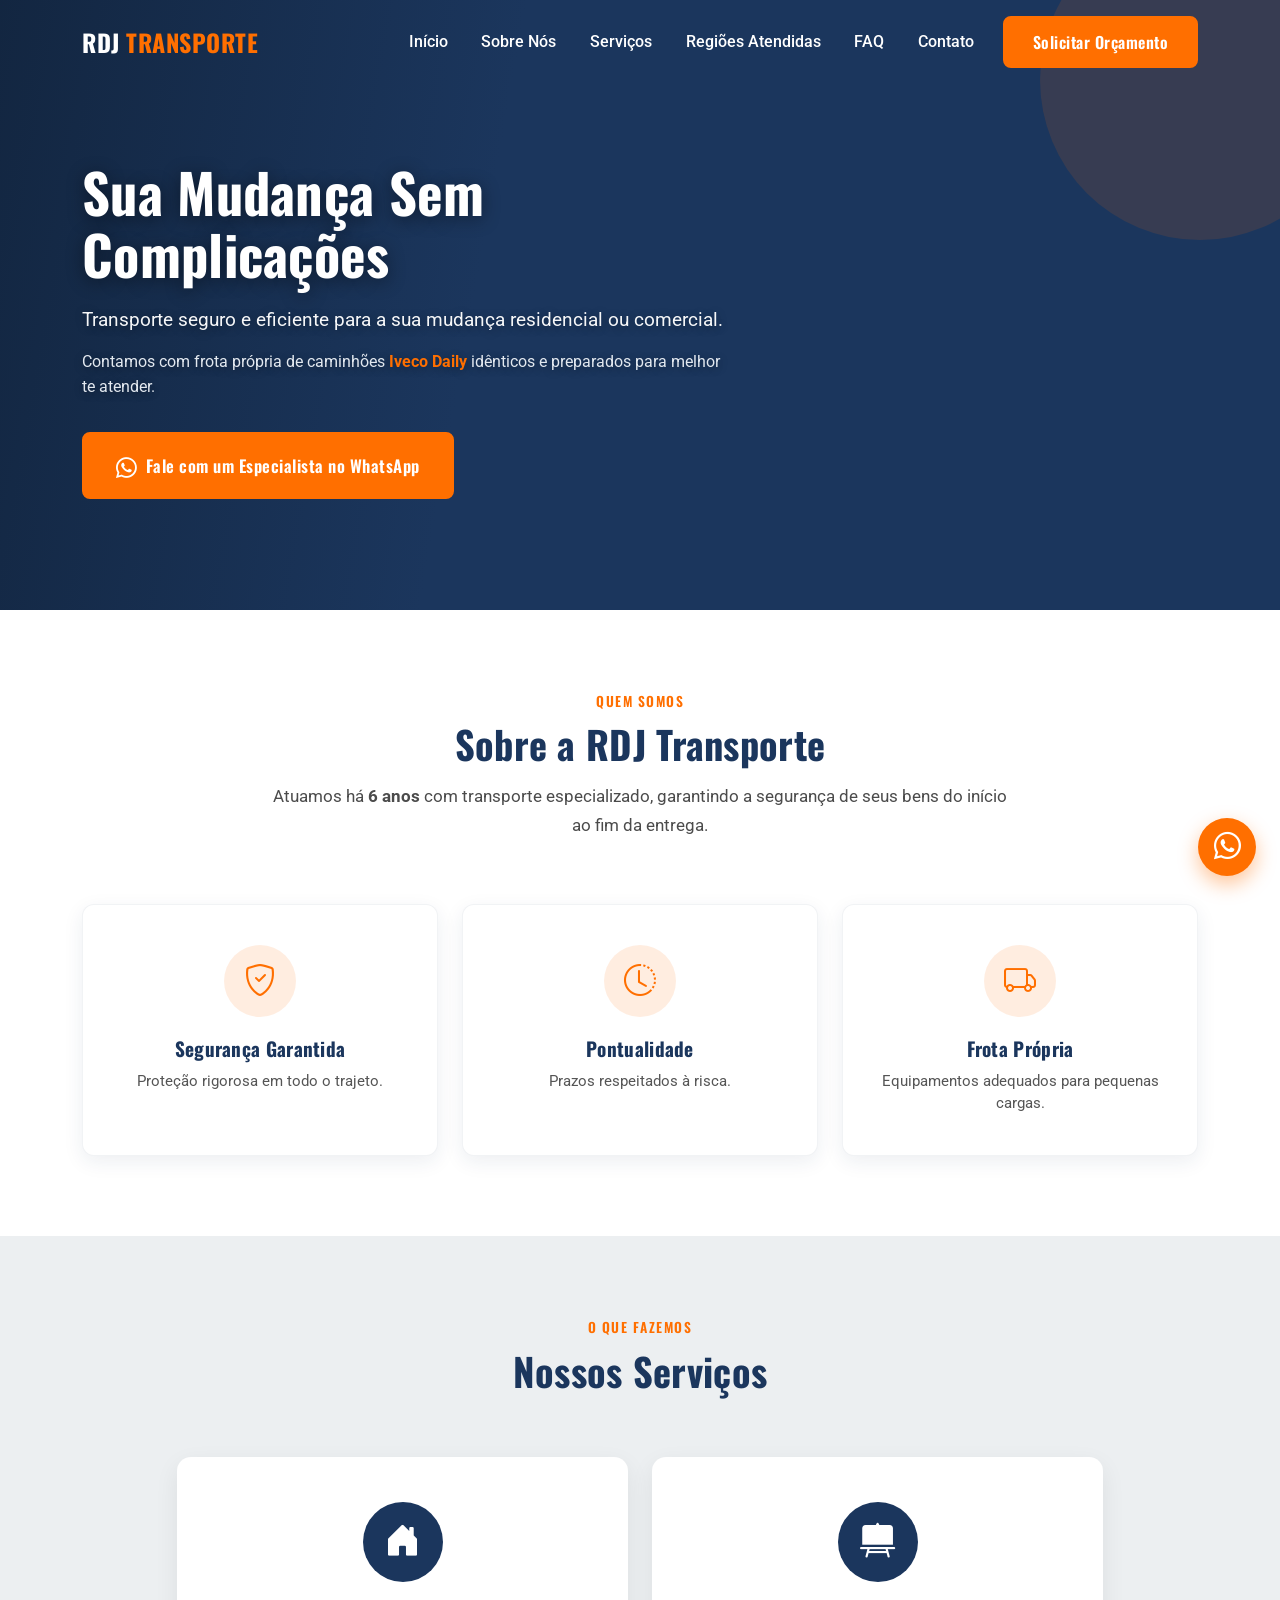
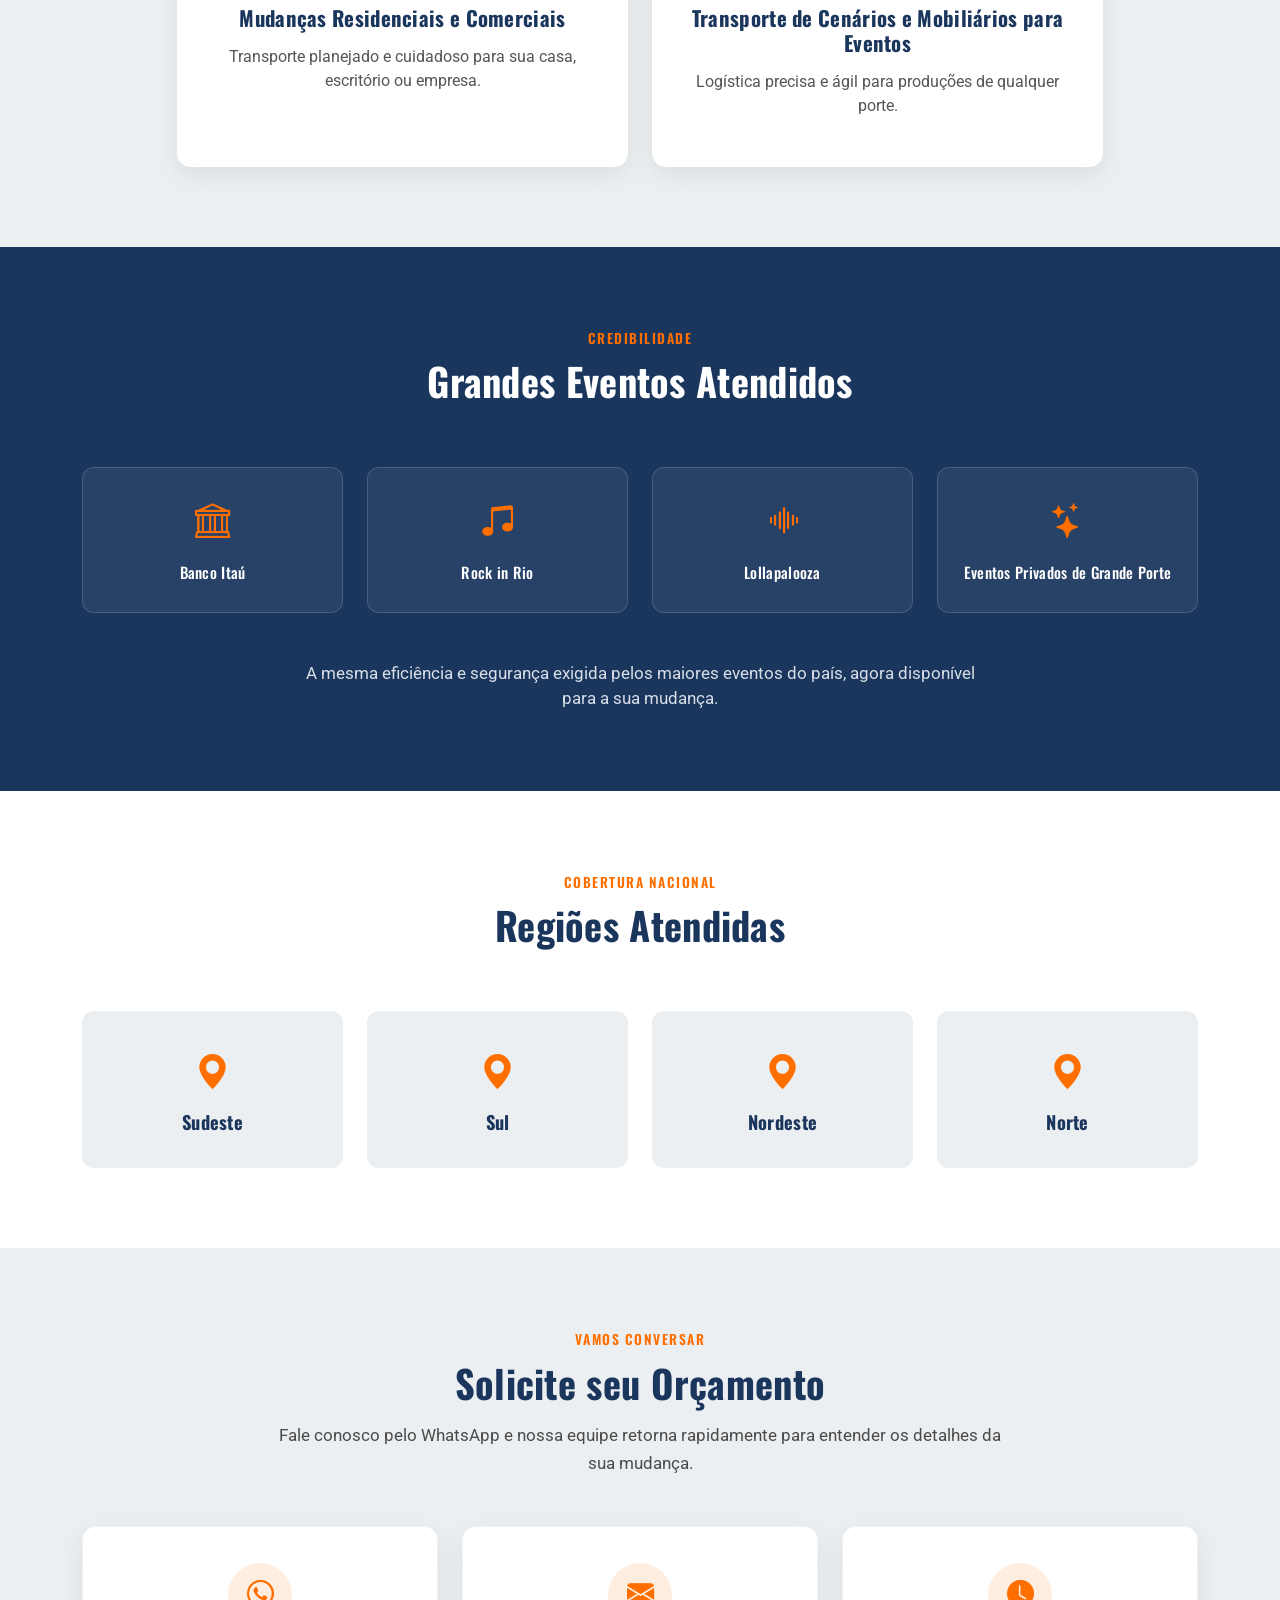
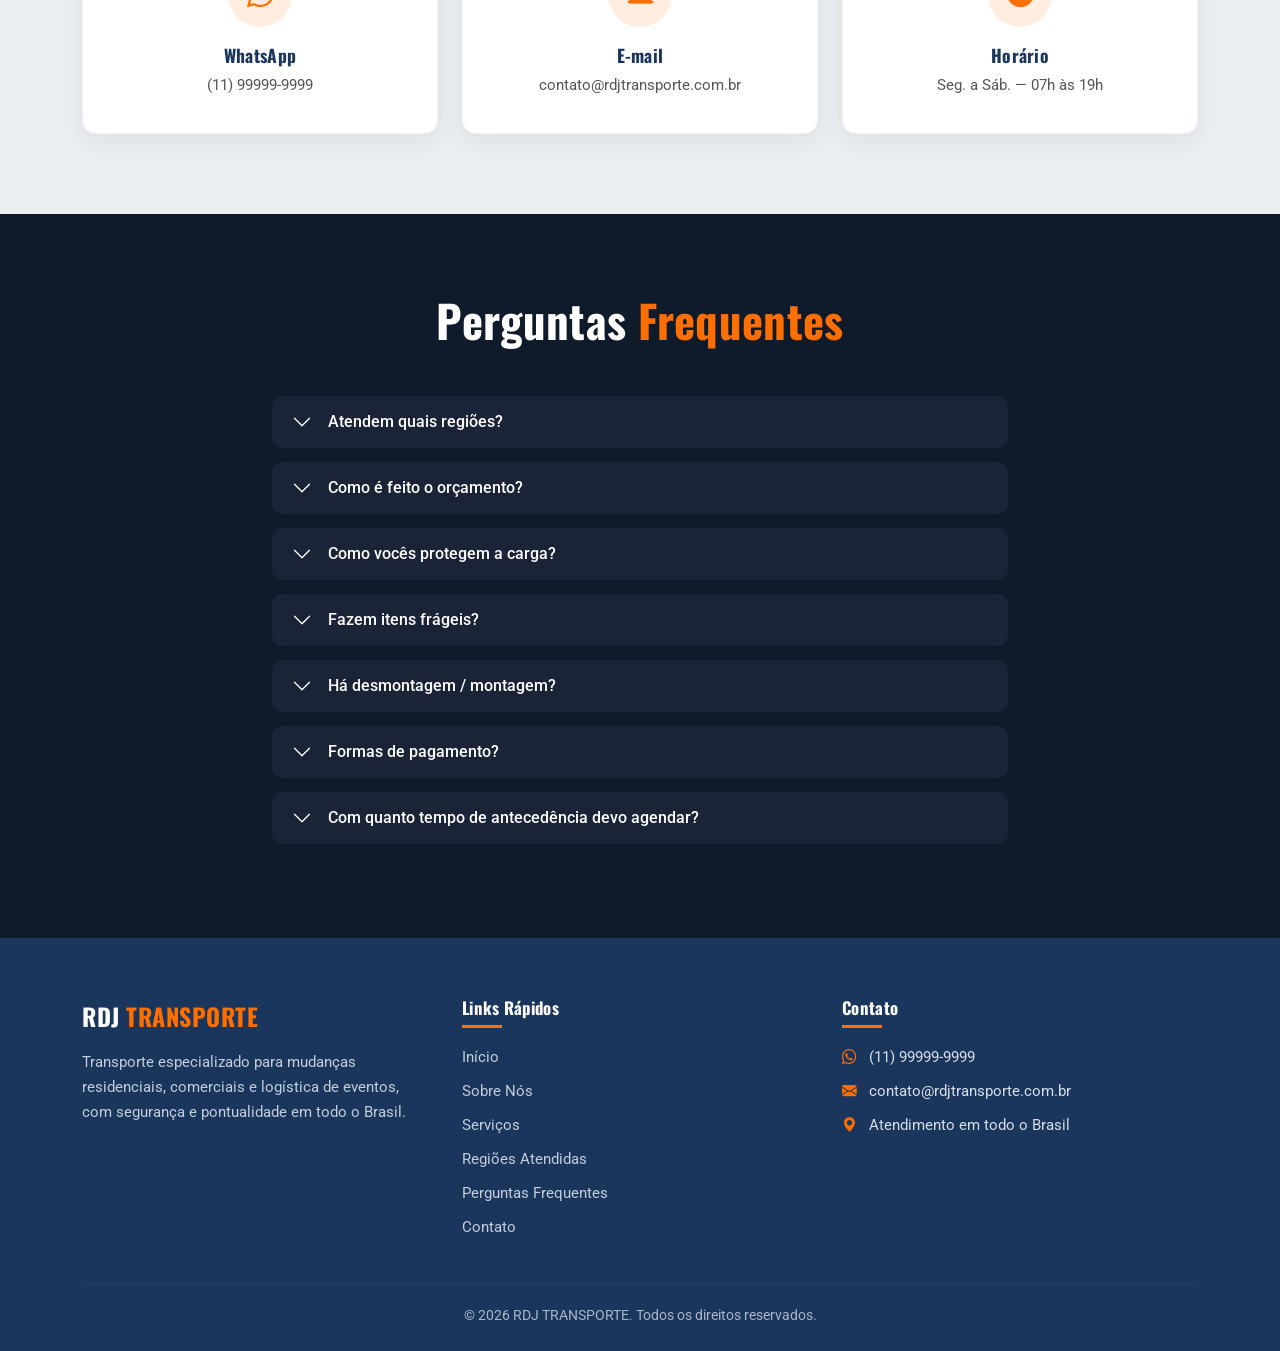
==== index.html @ c4d4b003 "v1 - proposta de projeto - RDJ" ====
<!DOCTYPE html>
<html lang="pt-BR">
<head>
  <meta charset="UTF-8">
  <meta name="viewport" content="width=device-width, initial-scale=1.0">
  <title>RDJ Transporte | Mudanças Residenciais, Comerciais e Eventos</title>
  <meta name="description" content="RDJ Transporte: mudanças residenciais e comerciais, transporte de cenários para eventos. Frota própria de caminhões Iveco Daily. Atendimento em todo o Brasil.">

  <!-- Google Fonts: Oswald (Títulos) + Roboto (Textos) -->
  <link rel="preconnect" href="https://fonts.googleapis.com">
  <link rel="preconnect" href="https://fonts.gstatic.com" crossorigin>
  <link href="https://fonts.googleapis.com/css2?family=Oswald:wght@500;600;700&family=Roboto:wght@300;400;500;700&display=swap" rel="stylesheet">

  <!-- Bootstrap 5 (CDN) -->
  <link href="https://cdn.jsdelivr.net/npm/bootstrap@5.3.3/dist/css/bootstrap.min.css" rel="stylesheet">

  <!-- Bootstrap Icons (CDN) -->
  <link rel="stylesheet" href="https://cdn.jsdelivr.net/npm/bootstrap-icons@1.11.3/font/bootstrap-icons.min.css">

  <!-- CSS Customizado -->
  <link rel="stylesheet" href="css/style.css">
</head>
<body>

  <!-- ===================== HEADER ===================== -->
  <header id="topo" class="rdj-header fixed-top">
    <nav class="navbar navbar-expand-lg navbar-dark py-3">
      <div class="container">
        <a class="navbar-brand rdj-logo" href="#topo">
          RDJ <span>TRANSPORTE</span>
        </a>

        <button class="navbar-toggler" type="button" data-bs-toggle="collapse" data-bs-target="#navMenu"
          aria-controls="navMenu" aria-expanded="false" aria-label="Abrir menu">
          <span class="navbar-toggler-icon"></span>
        </button>

        <div class="collapse navbar-collapse" id="navMenu">
          <ul class="navbar-nav ms-auto align-items-lg-center gap-lg-2">
            <li class="nav-item"><a class="nav-link rdj-nav-link" href="#topo">Início</a></li>
            <li class="nav-item"><a class="nav-link rdj-nav-link" href="#sobre">Sobre Nós</a></li>
            <li class="nav-item"><a class="nav-link rdj-nav-link" href="#servicos">Serviços</a></li>
            <li class="nav-item"><a class="nav-link rdj-nav-link" href="#regioes">Regiões Atendidas</a></li>
            <li class="nav-item"><a class="nav-link rdj-nav-link" href="#faq">FAQ</a></li>
            <li class="nav-item"><a class="nav-link rdj-nav-link" href="#contato">Contato</a></li>
            <li class="nav-item mt-2 mt-lg-0 ms-lg-2">
              <a href="#contato" class="btn btn-cta-orange w-100">Solicitar Orçamento</a>
            </li>
          </ul>
        </div>
      </div>
    </nav>
  </header>

  <main>

    <!-- ===================== HERO SECTION ===================== -->
    <section id="home" class="hero-section">
      <div class="container">
        <div class="row align-items-center gy-5">

          <!-- Coluna Esquerda: Texto -->
          <div class="col-lg-7 hero-text">
            <h1 class="hero-title">Sua Mudança Sem Complicações</h1>
            <p class="hero-subtitle">
              Transporte seguro e eficiente para a sua mudança residencial ou comercial.
            </p>
            <p class="hero-support">
              Contamos com frota própria de caminhões <strong>Iveco Daily</strong> idênticos e preparados
              para melhor te atender.
            </p>
            <a href="https://wa.me/5511999999999?text=Ol%C3%A1!%20Quero%20solicitar%20um%20or%C3%A7amento%20de%20mudan%C3%A7a."
               target="_blank" rel="noopener noreferrer" class="btn btn-cta-orange btn-lg hero-cta">
              <i class="bi bi-whatsapp"></i>
              Fale com um Especialista no WhatsApp
            </a>
          </div>

          <!-- Coluna Direita: Imagem -->
          

        </div>
      </div>
    </section>

    <!-- ===================== SOBRE A RDJ TRANSPORTE ===================== -->
    <section id="sobre" class="section-padding bg-white">
      <div class="container">
        <div class="row justify-content-center text-center mb-5">
          <div class="col-lg-8">
            <span class="section-tag">Quem Somos</span>
            <h2 class="section-title">Sobre a RDJ Transporte</h2>
            <p class="section-text">
              Atuamos há <strong>6 anos</strong> com transporte especializado, garantindo a segurança
              de seus bens do início ao fim da entrega.
            </p>
          </div>
        </div>

        <div class="row g-4">
          <div class="col-md-4">
            <div class="pillar-card text-center h-100">
              <div class="pillar-icon">
                <i class="bi bi-shield-check"></i>
              </div>
              <h3 class="pillar-title">Segurança Garantida</h3>
              <p class="pillar-text">Proteção rigorosa em todo o trajeto.</p>
            </div>
          </div>
          <div class="col-md-4">
            <div class="pillar-card text-center h-100">
              <div class="pillar-icon">
                <i class="bi bi-clock-history"></i>
              </div>
              <h3 class="pillar-title">Pontualidade</h3>
              <p class="pillar-text">Prazos respeitados à risca.</p>
            </div>
          </div>
          <div class="col-md-4">
            <div class="pillar-card text-center h-100">
              <div class="pillar-icon">
                <i class="bi bi-truck"></i>
              </div>
              <h3 class="pillar-title">Frota Própria</h3>
              <p class="pillar-text">Equipamentos adequados para pequenas cargas.</p>
            </div>
          </div>
        </div>
      </div>
    </section>

    <!-- ===================== NOSSOS SERVIÇOS ===================== -->
    <section id="servicos" class="section-padding bg-light-gray">
      <div class="container">
        <div class="row justify-content-center text-center mb-5">
          <div class="col-lg-8">
            <span class="section-tag">O Que Fazemos</span>
            <h2 class="section-title">Nossos Serviços</h2>
          </div>
        </div>

        <div class="row g-4 justify-content-center">
          <div class="col-md-6 col-lg-5">
            <div class="service-card h-100">
              <div class="service-icon">
                <i class="bi bi-house-door-fill"></i>
              </div>
              <h3 class="service-title">Mudanças Residenciais e Comerciais</h3>
              <p class="service-text">
                Transporte planejado e cuidadoso para sua casa, escritório ou empresa.
              </p>
            </div>
          </div>
          <div class="col-md-6 col-lg-5">
            <div class="service-card h-100">
              <div class="service-icon">
                <i class="bi bi-easel2-fill"></i>
              </div>
              <h3 class="service-title">Transporte de Cenários e Mobiliários para Eventos</h3>
              <p class="service-text">
                Logística precisa e ágil para produções de qualquer porte.
              </p>
            </div>
          </div>
        </div>
      </div>
    </section>

    <!-- ===================== GRANDES EVENTOS ATENDIDOS ===================== -->
    <section class="section-padding bg-navy">
      <div class="container">
        <div class="row justify-content-center text-center mb-5">
          <div class="col-lg-8">
            <span class="section-tag section-tag-light">Credibilidade</span>
            <h2 class="section-title text-white">Grandes Eventos Atendidos</h2>
          </div>
        </div>

        <div class="row g-4 justify-content-center">
          <div class="col-6 col-md-3">
            <div class="event-badge">
              <i class="bi bi-bank"></i>
              <span>Banco Itaú</span>
            </div>
          </div>
          <div class="col-6 col-md-3">
            <div class="event-badge">
              <i class="bi bi-music-note-beamed"></i>
              <span>Rock in Rio</span>
            </div>
          </div>
          <div class="col-6 col-md-3">
            <div class="event-badge">
              <i class="bi bi-soundwave"></i>
              <span>Lollapalooza</span>
            </div>
          </div>
          <div class="col-6 col-md-3">
            <div class="event-badge">
              <i class="bi bi-stars"></i>
              <span>Eventos Privados de Grande Porte</span>
            </div>
          </div>
        </div>

        <p class="text-center event-support mt-5 mb-0">
          A mesma eficiência e segurança exigida pelos maiores eventos do país,
          agora disponível para a sua mudança.
        </p>
      </div>
    </section>

    <!-- ===================== REGIÕES ATENDIDAS ===================== -->
    <section id="regioes" class="section-padding bg-white">
      <div class="container">
        <div class="row justify-content-center text-center mb-5">
          <div class="col-lg-8">
            <span class="section-tag">Cobertura Nacional</span>
            <h2 class="section-title">Regiões Atendidas</h2>
          </div>
        </div>

        <div class="row g-4">
          <div class="col-6 col-md-3">
            <div class="region-card text-center h-100">
              <i class="bi bi-geo-alt-fill"></i>
              <h3 class="region-title">Sudeste</h3>
            </div>
          </div>
          <div class="col-6 col-md-3">
            <div class="region-card text-center h-100">
              <i class="bi bi-geo-alt-fill"></i>
              <h3 class="region-title">Sul</h3>
            </div>
          </div>
          <div class="col-6 col-md-3">
            <div class="region-card text-center h-100">
              <i class="bi bi-geo-alt-fill"></i>
              <h3 class="region-title">Nordeste</h3>
            </div>
          </div>
          <div class="col-6 col-md-3">
            <div class="region-card text-center h-100">
              <i class="bi bi-geo-alt-fill"></i>
              <h3 class="region-title">Norte</h3>
            </div>
          </div>
        </div>
      </div>
    </section>

    <!-- ===================== CONTATO / ORÇAMENTO ===================== -->
    <section id="contato" class="section-padding bg-light-gray">
      <div class="container">
        <div class="row justify-content-center text-center">
          <div class="col-lg-8">
            <span class="section-tag">Vamos Conversar</span>
            <h2 class="section-title">Solicite seu Orçamento</h2>
            <p class="section-text mb-5">
              Fale conosco pelo WhatsApp e nossa equipe retorna rapidamente para
              entender os detalhes da sua mudança.
            </p>
          </div>
        </div>

        <div class="row g-4 justify-content-center contact-cards">
          <div class="col-sm-6 col-md-4">
            <a href="https://wa.me/5511999999999?text=Ol%C3%A1!%20Quero%20solicitar%20um%20or%C3%A7amento%20de%20mudan%C3%A7a."
               target="_blank" rel="noopener noreferrer" class="contact-card">
              <div class="contact-card-icon">
                <i class="bi bi-whatsapp"></i>
              </div>
              <h3 class="contact-card-title">WhatsApp</h3>
              <p class="contact-card-value">(11) 99999-9999</p>
            </a>
          </div>

          <div class="col-sm-6 col-md-4">
            <a href="mailto:contato@rdjtransporte.com.br" class="contact-card">
              <div class="contact-card-icon">
                <i class="bi bi-envelope-fill"></i>
              </div>
              <h3 class="contact-card-title">E-mail</h3>
              <p class="contact-card-value">contato@rdjtransporte.com.br</p>
            </a>
          </div>

          <div class="col-sm-6 col-md-4">
            <div class="contact-card contact-card-static">
              <div class="contact-card-icon">
                <i class="bi bi-clock-fill"></i>
              </div>
              <h3 class="contact-card-title">Horário</h3>
              <p class="contact-card-value">Seg. a Sáb. — 07h às 19h</p>
            </div>
          </div>
        </div>
      </div>
    </section>

    <!-- ===================== PERGUNTAS FREQUENTES ===================== -->
    <section id="faq" class="section-padding faq-section">
      <div class="container">
        <div class="row justify-content-center text-center mb-5">
          <div class="col-lg-8">
            <h2 class="faq-title">Perguntas <span>Frequentes</span></h2>
          </div>
        </div>

        <div class="row justify-content-center">
          <div class="col-lg-8">
            <div class="accordion accordion-flush faq-accordion" id="faqAccordion">

              <div class="accordion-item faq-item">
                <h3 class="accordion-header">
                  <button class="accordion-button collapsed faq-button" type="button"
                    data-bs-toggle="collapse" data-bs-target="#faq1"
                    aria-expanded="false" aria-controls="faq1">
                    Atendem quais regiões?
                  </button>
                </h3>
                <div id="faq1" class="accordion-collapse collapse" data-bs-parent="#faqAccordion">
                  <div class="accordion-body faq-body">
                    Atendemos as regiões Sudeste, Sul, Nordeste e Norte, com logística planejada
                    para mudanças residenciais, comerciais e transporte de cenários para eventos.
                  </div>
                </div>
              </div>

              <div class="accordion-item faq-item">
                <h3 class="accordion-header">
                  <button class="accordion-button collapsed faq-button" type="button"
                    data-bs-toggle="collapse" data-bs-target="#faq2"
                    aria-expanded="false" aria-controls="faq2">
                    Como é feito o orçamento?
                  </button>
                </h3>
                <div id="faq2" class="accordion-collapse collapse" data-bs-parent="#faqAccordion">
                  <div class="accordion-body faq-body">
                    O orçamento é personalizado. Basta entrar em contato pelo WhatsApp ou preencher
                    o formulário informando origem, destino, volume aproximado e tipo de serviço.
                    Nossa equipe retorna com a proposta de forma rápida e transparente.
                  </div>
                </div>
              </div>

              <div class="accordion-item faq-item">
                <h3 class="accordion-header">
                  <button class="accordion-button collapsed faq-button" type="button"
                    data-bs-toggle="collapse" data-bs-target="#faq3"
                    aria-expanded="false" aria-controls="faq3">
                    Como vocês protegem a carga?
                  </button>
                </h3>
                <div id="faq3" class="accordion-collapse collapse" data-bs-parent="#faqAccordion">
                  <div class="accordion-body faq-body">
                    Utilizamos materiais de proteção adequados, empacotamento cuidadoso e organização
                    segura no caminhão. Toda a carga é acompanhada com atenção do início ao fim da entrega.
                  </div>
                </div>
              </div>

              <div class="accordion-item faq-item">
                <h3 class="accordion-header">
                  <button class="accordion-button collapsed faq-button" type="button"
                    data-bs-toggle="collapse" data-bs-target="#faq4"
                    aria-expanded="false" aria-controls="faq4">
                    Fazem itens frágeis?
                  </button>
                </h3>
                <div id="faq4" class="accordion-collapse collapse" data-bs-parent="#faqAccordion">
                  <div class="accordion-body faq-body">
                    Sim. Itens frágeis recebem cuidado especial na acomodação e no transporte,
                    com proteção reforçada para reduzir riscos durante o trajeto.
                  </div>
                </div>
              </div>

              <div class="accordion-item faq-item">
                <h3 class="accordion-header">
                  <button class="accordion-button collapsed faq-button" type="button"
                    data-bs-toggle="collapse" data-bs-target="#faq5"
                    aria-expanded="false" aria-controls="faq5">
                    Há desmontagem / montagem?
                  </button>
                </h3>
                <div id="faq5" class="accordion-collapse collapse" data-bs-parent="#faqAccordion">
                  <div class="accordion-body faq-body">
                    Realizamos o serviço completo de carga e descarga, porém
                    <strong>não trabalhamos com montagem e desmontagem de móveis</strong>.
                  </div>
                </div>
              </div>

              <div class="accordion-item faq-item">
                <h3 class="accordion-header">
                  <button class="accordion-button collapsed faq-button" type="button"
                    data-bs-toggle="collapse" data-bs-target="#faq6"
                    aria-expanded="false" aria-controls="faq6">
                    Formas de pagamento?
                  </button>
                </h3>
                <div id="faq6" class="accordion-collapse collapse" data-bs-parent="#faqAccordion">
                  <div class="accordion-body faq-body">
                    Aceitamos as principais formas de pagamento (PIX, transferência e outras opções
                    combinadas no orçamento). Os detalhes são confirmados junto com a proposta do serviço.
                  </div>
                </div>
              </div>

              <div class="accordion-item faq-item">
                <h3 class="accordion-header">
                  <button class="accordion-button collapsed faq-button" type="button"
                    data-bs-toggle="collapse" data-bs-target="#faq7"
                    aria-expanded="false" aria-controls="faq7">
                    Com quanto tempo de antecedência devo agendar?
                  </button>
                </h3>
                <div id="faq7" class="accordion-collapse collapse" data-bs-parent="#faqAccordion">
                  <div class="accordion-body faq-body">
                    Recomendamos agendar com a maior antecedência possível, especialmente em datas
                    de maior movimento. Em geral, quanto antes você solicitar o orçamento,
                    maior a chance de garantir a data ideal para a sua mudança.
                  </div>
                </div>
              </div>

            </div>
          </div>
        </div>
      </div>
    </section>

  </main>

  <!-- ===================== FOOTER ===================== -->
  <footer class="rdj-footer">
    <div class="container">
      <div class="row g-4">
        <div class="col-lg-4">
          <a class="rdj-logo footer-logo" href="#topo">RDJ <span>TRANSPORTE</span></a>
          <p class="footer-text mt-3">
            Transporte especializado para mudanças residenciais, comerciais e logística de eventos,
            com segurança e pontualidade em todo o Brasil.
          </p>
        </div>

        <div class="col-lg-4">
          <h4 class="footer-heading">Links Rápidos</h4>
          <ul class="footer-links list-unstyled">
            <li><a href="#topo">Início</a></li>
            <li><a href="#sobre">Sobre Nós</a></li>
            <li><a href="#servicos">Serviços</a></li>
            <li><a href="#regioes">Regiões Atendidas</a></li>
            <li><a href="#faq">Perguntas Frequentes</a></li>
            <li><a href="#contato">Contato</a></li>
          </ul>
        </div>

        <div class="col-lg-4">
          <h4 class="footer-heading">Contato</h4>
          <ul class="footer-contact list-unstyled">
            <li><i class="bi bi-whatsapp"></i> (11) 99999-9999</li>
            <li><i class="bi bi-envelope-fill"></i> contato@rdjtransporte.com.br</li>
            <li><i class="bi bi-geo-alt-fill"></i> Atendimento em todo o Brasil</li>
          </ul>
        </div>
      </div>

      <hr class="footer-divider">

      <div class="row">
        <div class="col-12 text-center">
          <p class="footer-copy mb-0">
            &copy; <span id="anoAtual"></span> RDJ TRANSPORTE. Todos os direitos reservados.
          </p>
        </div>
      </div>
    </div>
  </footer>

  <!-- Botão flutuante WhatsApp -->
  <a href="https://wa.me/5511999999999?text=Ol%C3%A1!%20Quero%20solicitar%20um%20or%C3%A7amento%20de%20mudan%C3%A7a."
     target="_blank" rel="noopener noreferrer" class="whatsapp-float" aria-label="Falar no WhatsApp">
    <i class="bi bi-whatsapp"></i>
  </a>

  <!-- Bootstrap 5 JS Bundle (CDN) -->
  <script src="https://cdn.jsdelivr.net/npm/bootstrap@5.3.3/dist/js/bootstrap.bundle.min.js"></script>

  <!-- JS Customizado -->
  <script src="js/script.js"></script>
</body>
</html>
---- css/style.css ----
/* =========================================================
   RDJ TRANSPORTE — Landing Page
   Paleta: Azul Marinho #1B365D | Laranja #FF6F00 | Cinza Claro #ECEFF1
   Tipografia: Oswald (títulos) + Roboto (texto)
   ========================================================= */

:root {
  --rdj-navy: #1B365D;
  --rdj-navy-dark: #12253f;
  --rdj-orange: #FF6F00;
  --rdj-orange-dark: #CC5900;
  --rdj-gray-light: #ECEFF1;
  --rdj-white: #FFFFFF;
  --rdj-text-dark: #212121;

  --font-heading: 'Oswald', sans-serif;
  --font-body: 'Roboto', sans-serif;
}

/* =========================================================
   BASE
   ========================================================= */
* {
  scroll-behavior: smooth;
}

body {
  font-family: var(--font-body);
  color: var(--rdj-text-dark);
  background-color: var(--rdj-white);
  overflow-x: hidden;
}

h1, h2, h3, h4, h5, h6 {
  font-family: var(--font-heading);
  font-weight: 700;
  letter-spacing: 0.3px;
}

a {
  text-decoration: none;
}

.section-padding {
  padding-top: 80px;
  padding-bottom: 80px;
}

.bg-light-gray {
  background-color: var(--rdj-gray-light);
}

.bg-navy {
  background-color: var(--rdj-navy);
}

.section-tag {
  display: inline-block;
  font-family: var(--font-heading);
  font-size: 0.85rem;
  font-weight: 600;
  letter-spacing: 1.5px;
  text-transform: uppercase;
  color: var(--rdj-orange);
  margin-bottom: 10px;
}

.section-tag-light {
  color: var(--rdj-orange);
}

.section-title {
  font-size: clamp(1.8rem, 3vw, 2.5rem);
  color: var(--rdj-navy);
  margin-bottom: 15px;
}

.section-text {
  font-size: 1.05rem;
  color: #4b4b4b;
  line-height: 1.7;
}

/* Botão CTA principal (Laranja) */
.btn-cta-orange {
  background-color: var(--rdj-orange);
  border: 2px solid var(--rdj-orange);
  color: var(--rdj-white);
  font-family: var(--font-heading);
  font-weight: 600;
  letter-spacing: 0.5px;
  padding: 12px 28px;
  border-radius: 8px;
  transition: background-color 0.3s ease, border-color 0.3s ease, transform 0.2s ease, box-shadow 0.3s ease;
  display: inline-flex;
  align-items: center;
  justify-content: center;
  gap: 8px;
}

.btn-cta-orange:hover,
.btn-cta-orange:focus {
  background-color: var(--rdj-orange-dark);
  border-color: var(--rdj-orange-dark);
  color: var(--rdj-white);
  transform: translateY(-2px);
  box-shadow: 0 8px 20px rgba(255, 111, 0, 0.35);
}

/* =========================================================
   HEADER
   ========================================================= */
.rdj-header {
  background-color: transparent;
  transition: background-color 0.35s ease, box-shadow 0.35s ease, padding 0.35s ease;
  z-index: 1000;
}

.rdj-header.scrolled {
  background-color: var(--rdj-navy);
  box-shadow: 0 4px 15px rgba(0, 0, 0, 0.15);
}

.rdj-header .navbar {
  padding-top: 0.6rem;
  padding-bottom: 0.6rem;
}

.rdj-logo {
  font-family: var(--font-heading);
  font-size: 1.5rem;
  font-weight: 700;
  color: var(--rdj-white) !important;
  letter-spacing: 0.5px;
}

.rdj-logo span {
  color: var(--rdj-orange);
}

.rdj-nav-link {
  color: var(--rdj-white) !important;
  font-weight: 500;
  position: relative;
  padding: 0.5rem 0.8rem !important;
  transition: color 0.25s ease;
}

.rdj-nav-link::after {
  content: '';
  position: absolute;
  left: 0.8rem;
  right: 0.8rem;
  bottom: 0.15rem;
  height: 2px;
  background-color: var(--rdj-orange);
  transform: scaleX(0);
  transform-origin: left;
  transition: transform 0.25s ease;
}

.rdj-nav-link:hover {
  color: var(--rdj-orange) !important;
}

.rdj-nav-link:hover::after {
  transform: scaleX(1);
}

.navbar-toggler {
  border-color: rgba(255, 255, 255, 0.5);
}

.navbar-toggler-icon {
  filter: invert(1);
}

/* =========================================================
   HERO SECTION
   ========================================================= */
.hero-section {
  background-image: linear-gradient(100deg,
      rgba(18, 37, 63, 0.94) 0%,
      rgba(27, 54, 93, 0.82) 38%,
      rgba(27, 54, 93, 0.55) 65%,
      rgba(27, 54, 93, 0.35) 100%),
    url('../images/background.png');
  background-repeat: no-repeat;
  background-position: center center;
  background-size: cover;
  background-color: var(--rdj-navy);
  height: 610px;
  min-height: 610px;
  display: flex;
  align-items: center;
  padding-top: 90px;
  padding-bottom: 40px;
  position: relative;
  overflow: hidden;
}

.hero-section::before {
  content: '';
  position: absolute;
  top: -80px;
  right: -80px;
  width: 320px;
  height: 320px;
  background: rgba(255, 111, 0, 0.12);
  border-radius: 50%;
}

.hero-text {
  position: relative;
  z-index: 2;
}

.hero-title {
  color: var(--rdj-white);
  font-size: clamp(2.2rem, 4.5vw, 3.4rem);
  line-height: 1.15;
  margin-bottom: 20px;
  text-shadow: 0 3px 18px rgba(0, 0, 0, 0.45);
}

.hero-subtitle {
  color: var(--rdj-white);
  font-size: 1.2rem;
  font-weight: 400;
  opacity: 0.96;
  margin-bottom: 14px;
  text-shadow: 0 2px 10px rgba(0, 0, 0, 0.35);
}

.hero-support {
  color: #e3e9f0;
  font-size: 1rem;
  margin-bottom: 32px;
  line-height: 1.6;
  text-shadow: 0 2px 8px rgba(0, 0, 0, 0.35);
}

.hero-support strong {
  color: var(--rdj-orange);
}

.hero-cta {
  font-size: 1.05rem;
  padding: 16px 32px;
}

.hero-cta i {
  font-size: 1.3rem;
}

.hero-image-wrap {
  position: relative;
  z-index: 2;
}

.hero-image-card {
  display: inline-block;
  max-width: 420px;
  width: 100%;
  background-color: rgba(255, 255, 255, 0.97);
  border-radius: 20px;
  padding: 28px;
  box-shadow: 0 25px 55px rgba(0, 0, 0, 0.4);
}

.hero-image {
  border-radius: 8px;
}

/* =========================================================
   PERGUNTAS FREQUENTES (FAQ)
   ========================================================= */
.faq-section {
  background-color: #0f1a2b;
}

.faq-title {
  font-family: var(--font-heading);
  font-size: clamp(2rem, 4vw, 2.8rem);
  color: var(--rdj-white);
  margin-bottom: 0;
}

.faq-title span {
  color: var(--rdj-orange);
}

.faq-accordion {
  --bs-accordion-bg: transparent;
  --bs-accordion-border-color: transparent;
}

.faq-item {
  background-color: transparent;
  border: none;
  margin-bottom: 14px;
}

.faq-button {
  background-color: #1a2436;
  color: var(--rdj-white);
  font-family: var(--font-body);
  font-weight: 500;
  font-size: 1rem;
  border-radius: 10px !important;
  box-shadow: none;
  padding: 1rem 1.25rem;
  gap: 12px;
}

.faq-button:not(.collapsed) {
  background-color: #243148;
  color: var(--rdj-white);
  box-shadow: none;
  border-bottom-left-radius: 0 !important;
  border-bottom-right-radius: 0 !important;
}

.faq-button:focus {
  box-shadow: none;
  border-color: transparent;
}

.faq-button:hover {
  background-color: #243148;
  color: var(--rdj-white);
}

.faq-button::after {
  margin-left: 0 !important;
  margin-right: 4px;
  order: -1;
  flex-shrink: 0;
  background-image: url("data:image/svg+xml,%3csvg xmlns='http://www.w3.org/2000/svg' viewBox='0 0 16 16' fill='%23ffffff'%3e%3cpath fill-rule='evenodd' d='M1.646 4.646a.5.5 0 0 1 .708 0L8 10.293l5.646-5.647a.5.5 0 0 1 .708.708l-6 6a.5.5 0 0 1-.708 0l-6-6a.5.5 0 0 1 0-.708z'/%3e%3c/svg%3e");
  transition: transform 0.25s ease;
}

.faq-button:not(.collapsed)::after {
  background-image: url("data:image/svg+xml,%3csvg xmlns='http://www.w3.org/2000/svg' viewBox='0 0 16 16' fill='%23FF6F00'%3e%3cpath fill-rule='evenodd' d='M1.646 4.646a.5.5 0 0 1 .708 0L8 10.293l5.646-5.647a.5.5 0 0 1 .708.708l-6 6a.5.5 0 0 1-.708 0l-6-6a.5.5 0 0 1 0-.708z'/%3e%3c/svg%3e");
}

.faq-body {
  background-color: #1a2436;
  color: #c9d3df;
  font-size: 0.95rem;
  line-height: 1.7;
  border-bottom-left-radius: 10px;
  border-bottom-right-radius: 10px;
  padding: 0.5rem 1.25rem 1.25rem 3.1rem;
}

.faq-body strong {
  color: var(--rdj-orange);
}

/* =========================================================
   SOBRE — PILARES
   ========================================================= */
.pillar-card {
  background-color: var(--rdj-white);
  border-radius: 12px;
  padding: 40px 25px;
  box-shadow: 0 6px 20px rgba(27, 54, 93, 0.08);
  transition: transform 0.3s ease, box-shadow 0.3s ease;
  border: 1px solid rgba(27, 54, 93, 0.06);
}

.pillar-card:hover {
  transform: translateY(-8px);
  box-shadow: 0 14px 30px rgba(27, 54, 93, 0.15);
}

.pillar-icon {
  width: 72px;
  height: 72px;
  border-radius: 50%;
  background-color: rgba(255, 111, 0, 0.12);
  color: var(--rdj-orange);
  font-size: 2rem;
  display: flex;
  align-items: center;
  justify-content: center;
  margin: 0 auto 20px;
  transition: background-color 0.3s ease, color 0.3s ease;
}

.pillar-card:hover .pillar-icon {
  background-color: var(--rdj-orange);
  color: var(--rdj-white);
}

.pillar-title {
  font-size: 1.2rem;
  color: var(--rdj-navy);
  margin-bottom: 10px;
}

.pillar-text {
  color: #555;
  font-size: 0.95rem;
  margin-bottom: 0;
}

/* =========================================================
   SERVIÇOS
   ========================================================= */
.service-card {
  background-color: var(--rdj-white);
  border-radius: 14px;
  padding: 45px 32px;
  text-align: center;
  box-shadow: 0 8px 24px rgba(0, 0, 0, 0.07);
  transition: transform 0.35s ease, box-shadow 0.35s ease;
  border-bottom: 4px solid transparent;
}

.service-card:hover {
  transform: translateY(-10px);
  box-shadow: 0 20px 40px rgba(27, 54, 93, 0.18);
  border-bottom-color: var(--rdj-orange);
}

.service-icon {
  width: 80px;
  height: 80px;
  border-radius: 50%;
  background-color: var(--rdj-navy);
  color: var(--rdj-white);
  font-size: 2.2rem;
  display: flex;
  align-items: center;
  justify-content: center;
  margin: 0 auto 24px;
  transition: background-color 0.3s ease;
}

.service-card:hover .service-icon {
  background-color: var(--rdj-orange);
}

.service-title {
  font-size: 1.3rem;
  color: var(--rdj-navy);
  margin-bottom: 14px;
}

.service-text {
  color: #555;
  margin-bottom: 0;
}

/* =========================================================
   GRANDES EVENTOS ATENDIDOS
   ========================================================= */
.event-badge {
  background-color: rgba(255, 255, 255, 0.06);
  border: 1px solid rgba(255, 255, 255, 0.15);
  border-radius: 12px;
  padding: 28px 15px;
  text-align: center;
  color: var(--rdj-white);
  height: 100%;
  display: flex;
  flex-direction: column;
  align-items: center;
  justify-content: center;
  gap: 12px;
  transition: transform 0.3s ease, background-color 0.3s ease, border-color 0.3s ease;
}

.event-badge i {
  font-size: 2.2rem;
  color: var(--rdj-orange);
  transition: transform 0.3s ease;
}

.event-badge span {
  font-family: var(--font-heading);
  font-weight: 500;
  font-size: 0.95rem;
  letter-spacing: 0.3px;
}

.event-badge:hover {
  transform: translateY(-6px);
  background-color: rgba(255, 111, 0, 0.1);
  border-color: var(--rdj-orange);
}

.event-badge:hover i {
  transform: scale(1.15);
}

.event-support {
  color: #d7dee7;
  font-size: 1.05rem;
  max-width: 700px;
  margin-left: auto;
  margin-right: auto;
}

/* =========================================================
   REGIÕES ATENDIDAS
   ========================================================= */
.region-card {
  background-color: var(--rdj-gray-light);
  border-radius: 12px;
  padding: 35px 15px;
  transition: transform 0.3s ease, background-color 0.3s ease, color 0.3s ease;
}

.region-card i {
  font-size: 2.2rem;
  color: var(--rdj-orange);
  margin-bottom: 12px;
  display: inline-block;
  transition: color 0.3s ease;
}

.region-title {
  font-size: 1.15rem;
  color: var(--rdj-navy);
  margin-bottom: 0;
  transition: color 0.3s ease;
}

.region-card:hover {
  background-color: var(--rdj-navy);
  transform: translateY(-6px);
}

.region-card:hover i {
  color: var(--rdj-orange);
}

.region-card:hover .region-title {
  color: var(--rdj-white);
}

/* =========================================================
   CONTATO / FORMULÁRIO
   ========================================================= */
/* =========================================================
   CONTATO (CARDS CENTRALIZADOS)
   ========================================================= */
.contact-card {
  display: flex;
  flex-direction: column;
  align-items: center;
  justify-content: center;
  text-align: center;
  background-color: var(--rdj-white);
  border-radius: 14px;
  padding: 36px 22px;
  height: 100%;
  box-shadow: 0 8px 24px rgba(27, 54, 93, 0.08);
  border: 1px solid rgba(27, 54, 93, 0.06);
  color: inherit;
  text-decoration: none;
  transition: transform 0.3s ease, box-shadow 0.3s ease, border-color 0.3s ease;
}

a.contact-card:hover {
  transform: translateY(-6px);
  box-shadow: 0 14px 30px rgba(27, 54, 93, 0.14);
  border-color: var(--rdj-orange);
  color: inherit;
}

.contact-card-icon {
  width: 64px;
  height: 64px;
  border-radius: 50%;
  background-color: rgba(255, 111, 0, 0.12);
  color: var(--rdj-orange);
  font-size: 1.7rem;
  display: flex;
  align-items: center;
  justify-content: center;
  margin-bottom: 18px;
  transition: background-color 0.3s ease, color 0.3s ease;
}

a.contact-card:hover .contact-card-icon {
  background-color: var(--rdj-orange);
  color: var(--rdj-white);
}

.contact-card-title {
  font-size: 1.1rem;
  color: var(--rdj-navy);
  margin-bottom: 8px;
}

.contact-card-value {
  font-size: 0.95rem;
  color: #555;
  margin-bottom: 0;
  word-break: break-word;
}

/* =========================================================
   FOOTER
   ========================================================= */
.rdj-footer {
  background-color: var(--rdj-navy);
  color: #d7dee7;
  padding-top: 60px;
  padding-bottom: 25px;
}

.footer-logo {
  display: inline-block;
}

.footer-text {
  font-size: 0.92rem;
  line-height: 1.7;
  color: #c3cddb;
  max-width: 350px;
}

.footer-heading {
  font-size: 1.05rem;
  color: var(--rdj-white);
  margin-bottom: 18px;
  position: relative;
  padding-bottom: 10px;
}

.footer-heading::after {
  content: '';
  position: absolute;
  left: 0;
  bottom: 0;
  width: 40px;
  height: 3px;
  background-color: var(--rdj-orange);
}

.footer-links li,
.footer-contact li {
  margin-bottom: 12px;
  font-size: 0.92rem;
}

.footer-links a {
  color: #c3cddb;
  transition: color 0.25s ease, padding-left 0.25s ease;
}

.footer-links a:hover {
  color: var(--rdj-orange);
  padding-left: 4px;
}

.footer-contact li i {
  color: var(--rdj-orange);
  margin-right: 8px;
  width: 18px;
  text-align: center;
}

.footer-divider {
  border-color: rgba(255, 255, 255, 0.15);
  margin: 30px 0 20px;
}

.footer-copy {
  font-size: 0.85rem;
  color: #a9b6c7;
}

/* =========================================================
   BOTÃO FLUTUANTE WHATSAPP
   ========================================================= */
.whatsapp-float {
  position: fixed;
  bottom: 24px;
  right: 24px;
  width: 58px;
  height: 58px;
  background-color: var(--rdj-orange);
  color: var(--rdj-white);
  border-radius: 50%;
  display: flex;
  align-items: center;
  justify-content: center;
  font-size: 1.7rem;
  box-shadow: 0 8px 20px rgba(255, 111, 0, 0.4);
  z-index: 999;
  transition: background-color 0.3s ease, transform 0.3s ease;
  animation: rdj-pulse 2.4s infinite;
}

.whatsapp-float:hover {
  background-color: var(--rdj-orange-dark);
  color: var(--rdj-white);
  transform: scale(1.08);
}

@keyframes rdj-pulse {
  0% { box-shadow: 0 0 0 0 rgba(255, 111, 0, 0.45); }
  70% { box-shadow: 0 0 0 14px rgba(255, 111, 0, 0); }
  100% { box-shadow: 0 0 0 0 rgba(255, 111, 0, 0); }
}

/* =========================================================
   RESPONSIVIDADE
   ========================================================= */
@media (max-width: 991.98px) {
  .rdj-header:not(.scrolled) {
    background-color: var(--rdj-navy);
  }

  .hero-section {
    height: auto;
    min-height: 610px;
    padding-top: 120px;
    padding-bottom: 50px;
    text-align: center;
    background-image: linear-gradient(180deg,
        rgba(18, 37, 63, 0.9) 0%,
        rgba(27, 54, 93, 0.88) 60%,
        rgba(27, 54, 93, 0.8) 100%),
      url('../images/background.png');
    background-position: center 30%;
  }

  .hero-cta {
    margin-inline: auto;
  }

  .hero-image-card {
    margin-inline: auto;
  }
}

@media (max-width: 575.98px) {
  .section-padding {
    padding-top: 55px;
    padding-bottom: 55px;
  }

  .whatsapp-float {
    width: 52px;
    height: 52px;
    font-size: 1.5rem;
    bottom: 16px;
    right: 16px;
  }
}
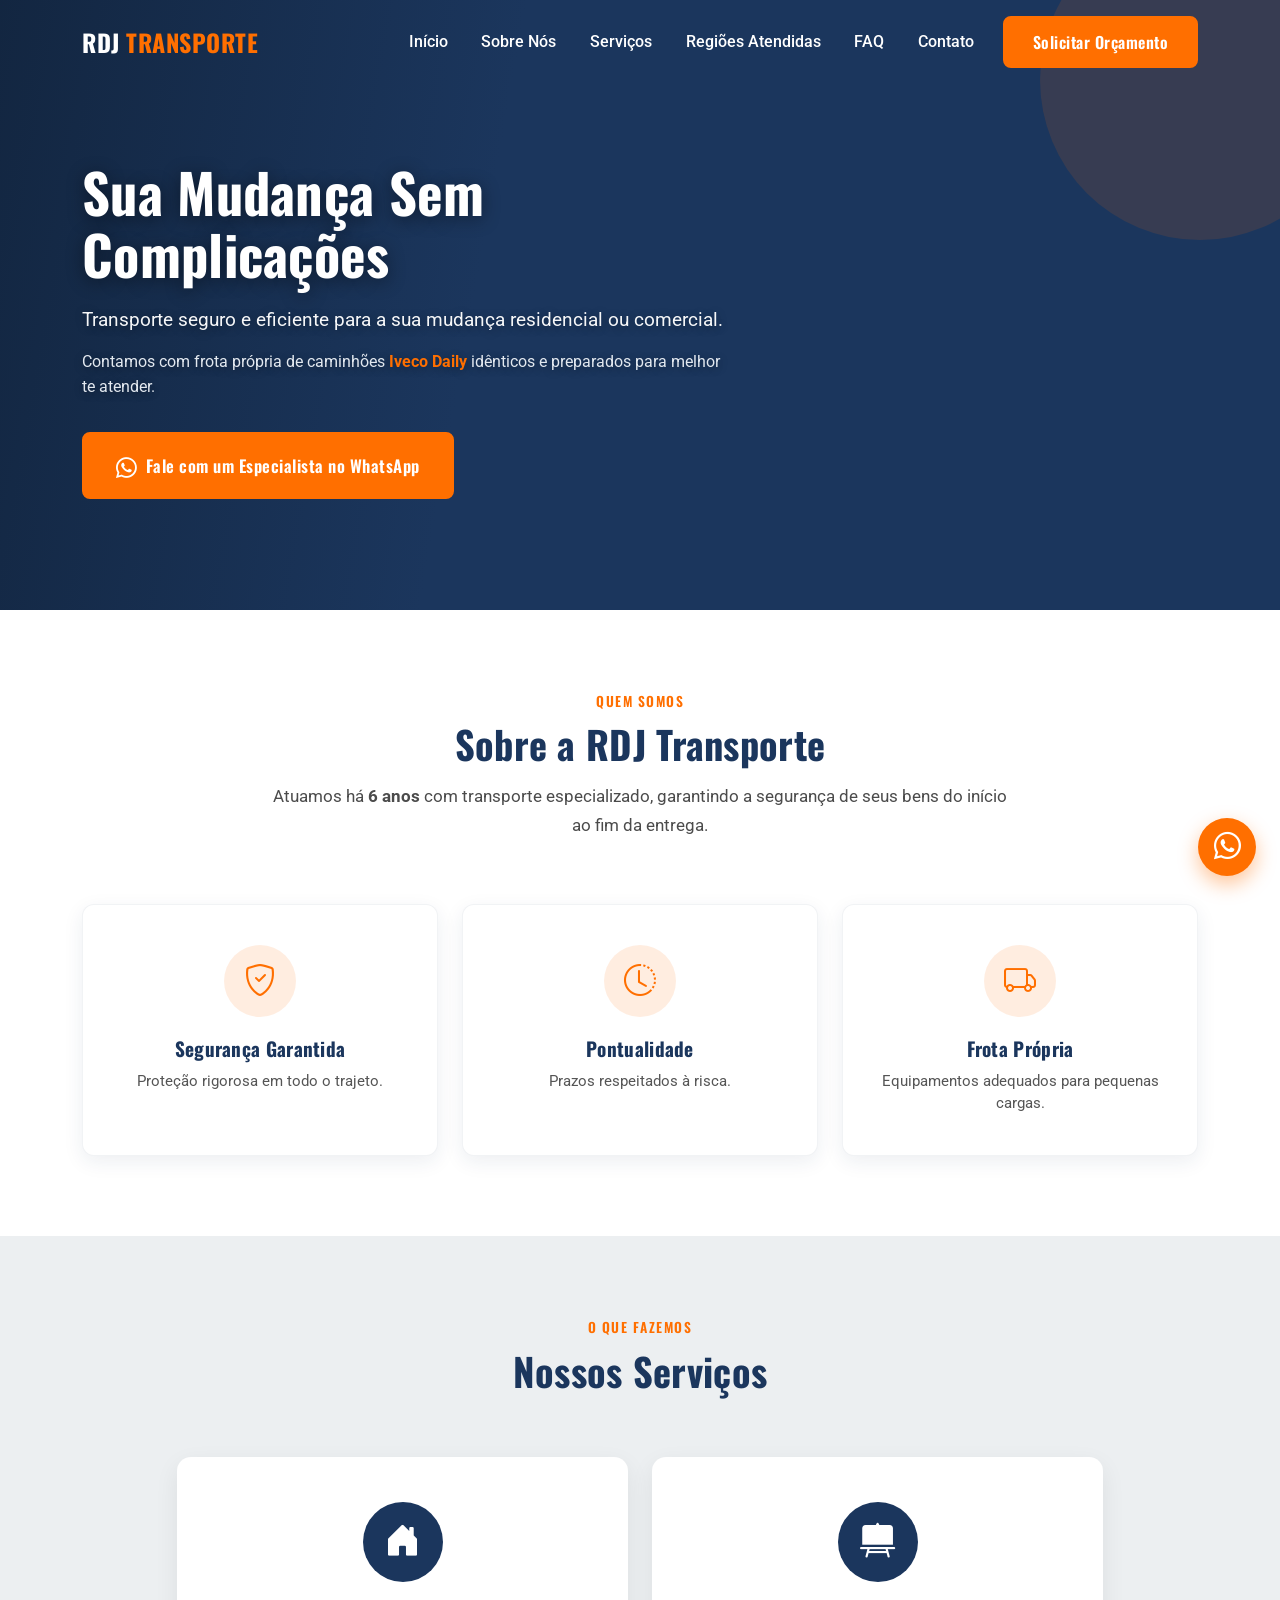
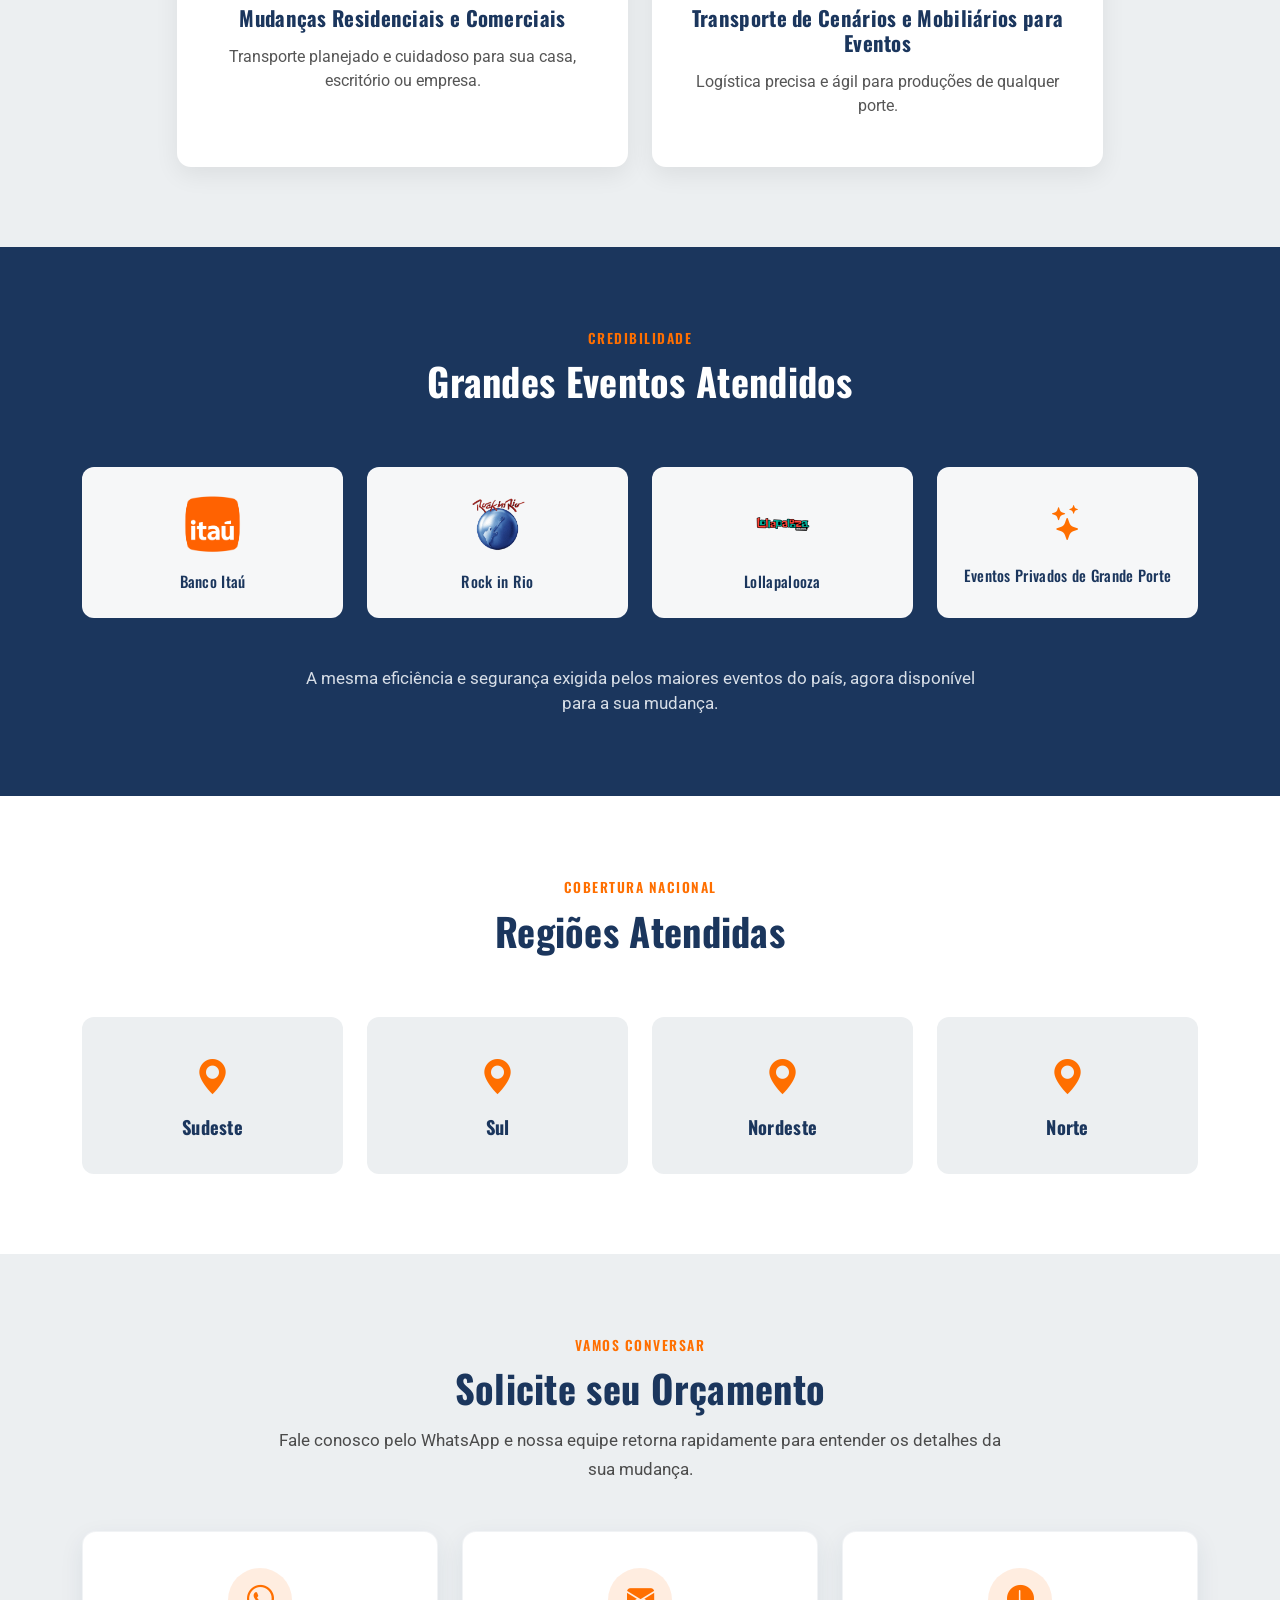
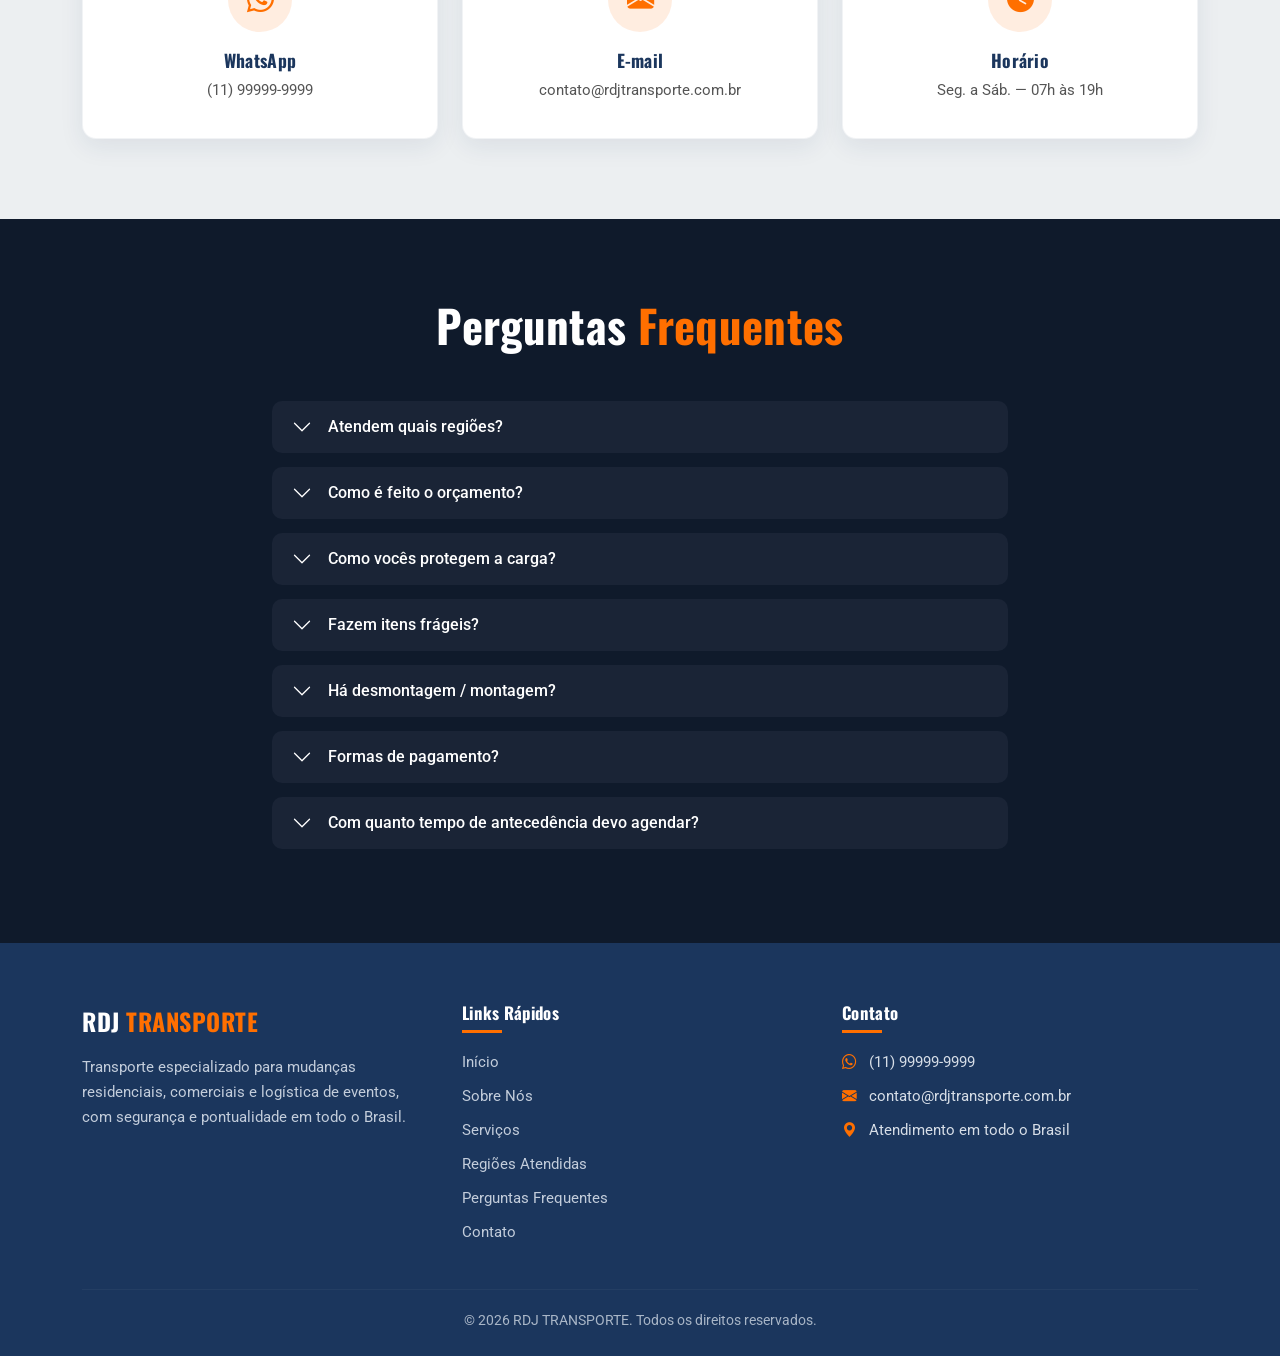
==== commit 9158faf6: "﻿Adiciona logos reais dos clientes na seção de eventos. Substitui os ícones genéricos pelas marcas I" ====
--- a/index.html
+++ b/index.html
@@ -179,19 +179,19 @@
         <div class="row g-4 justify-content-center">
           <div class="col-6 col-md-3">
             <div class="event-badge">
-              <i class="bi bi-bank"></i>
+              <img src="images/Util/itau.png" alt="Logo Banco Itaú" class="event-logo" loading="lazy">
               <span>Banco Itaú</span>
             </div>
           </div>
           <div class="col-6 col-md-3">
             <div class="event-badge">
-              <i class="bi bi-music-note-beamed"></i>
+              <img src="images/Util/rockinrio.png" alt="Logo Rock in Rio" class="event-logo" loading="lazy">
               <span>Rock in Rio</span>
             </div>
           </div>
           <div class="col-6 col-md-3">
             <div class="event-badge">
-              <i class="bi bi-soundwave"></i>
+              <img src="images/Util/lollapalooza.png" alt="Logo Lollapalooza" class="event-logo" loading="lazy">
               <span>Lollapalooza</span>
             </div>
           </div>
--- a/css/style.css
+++ b/css/style.css
@@ -458,24 +458,33 @@
    GRANDES EVENTOS ATENDIDOS
    ========================================================= */
 .event-badge {
-  background-color: rgba(255, 255, 255, 0.06);
-  border: 1px solid rgba(255, 255, 255, 0.15);
+  background-color: rgba(255, 255, 255, 0.96);
+  border: 1px solid rgba(255, 255, 255, 0.2);
   border-radius: 12px;
-  padding: 28px 15px;
+  padding: 24px 16px;
   text-align: center;
-  color: var(--rdj-white);
+  color: var(--rdj-navy);
   height: 100%;
   display: flex;
   flex-direction: column;
   align-items: center;
   justify-content: center;
-  gap: 12px;
-  transition: transform 0.3s ease, background-color 0.3s ease, border-color 0.3s ease;
+  gap: 14px;
+  transition: transform 0.3s ease, background-color 0.3s ease, border-color 0.3s ease, box-shadow 0.3s ease;
 }
 
 .event-badge i {
   font-size: 2.2rem;
   color: var(--rdj-orange);
+  transition: transform 0.3s ease;
+}
+
+.event-logo {
+  max-width: 140px;
+  max-height: 64px;
+  width: auto;
+  height: auto;
+  object-fit: contain;
   transition: transform 0.3s ease;
 }
 
@@ -484,16 +493,18 @@
   font-weight: 500;
   font-size: 0.95rem;
   letter-spacing: 0.3px;
+  color: var(--rdj-navy);
 }
 
 .event-badge:hover {
   transform: translateY(-6px);
-  background-color: rgba(255, 111, 0, 0.1);
   border-color: var(--rdj-orange);
-}
-
-.event-badge:hover i {
-  transform: scale(1.15);
+  box-shadow: 0 12px 28px rgba(0, 0, 0, 0.25);
+}
+
+.event-badge:hover i,
+.event-badge:hover .event-logo {
+  transform: scale(1.08);
 }
 
 .event-support {
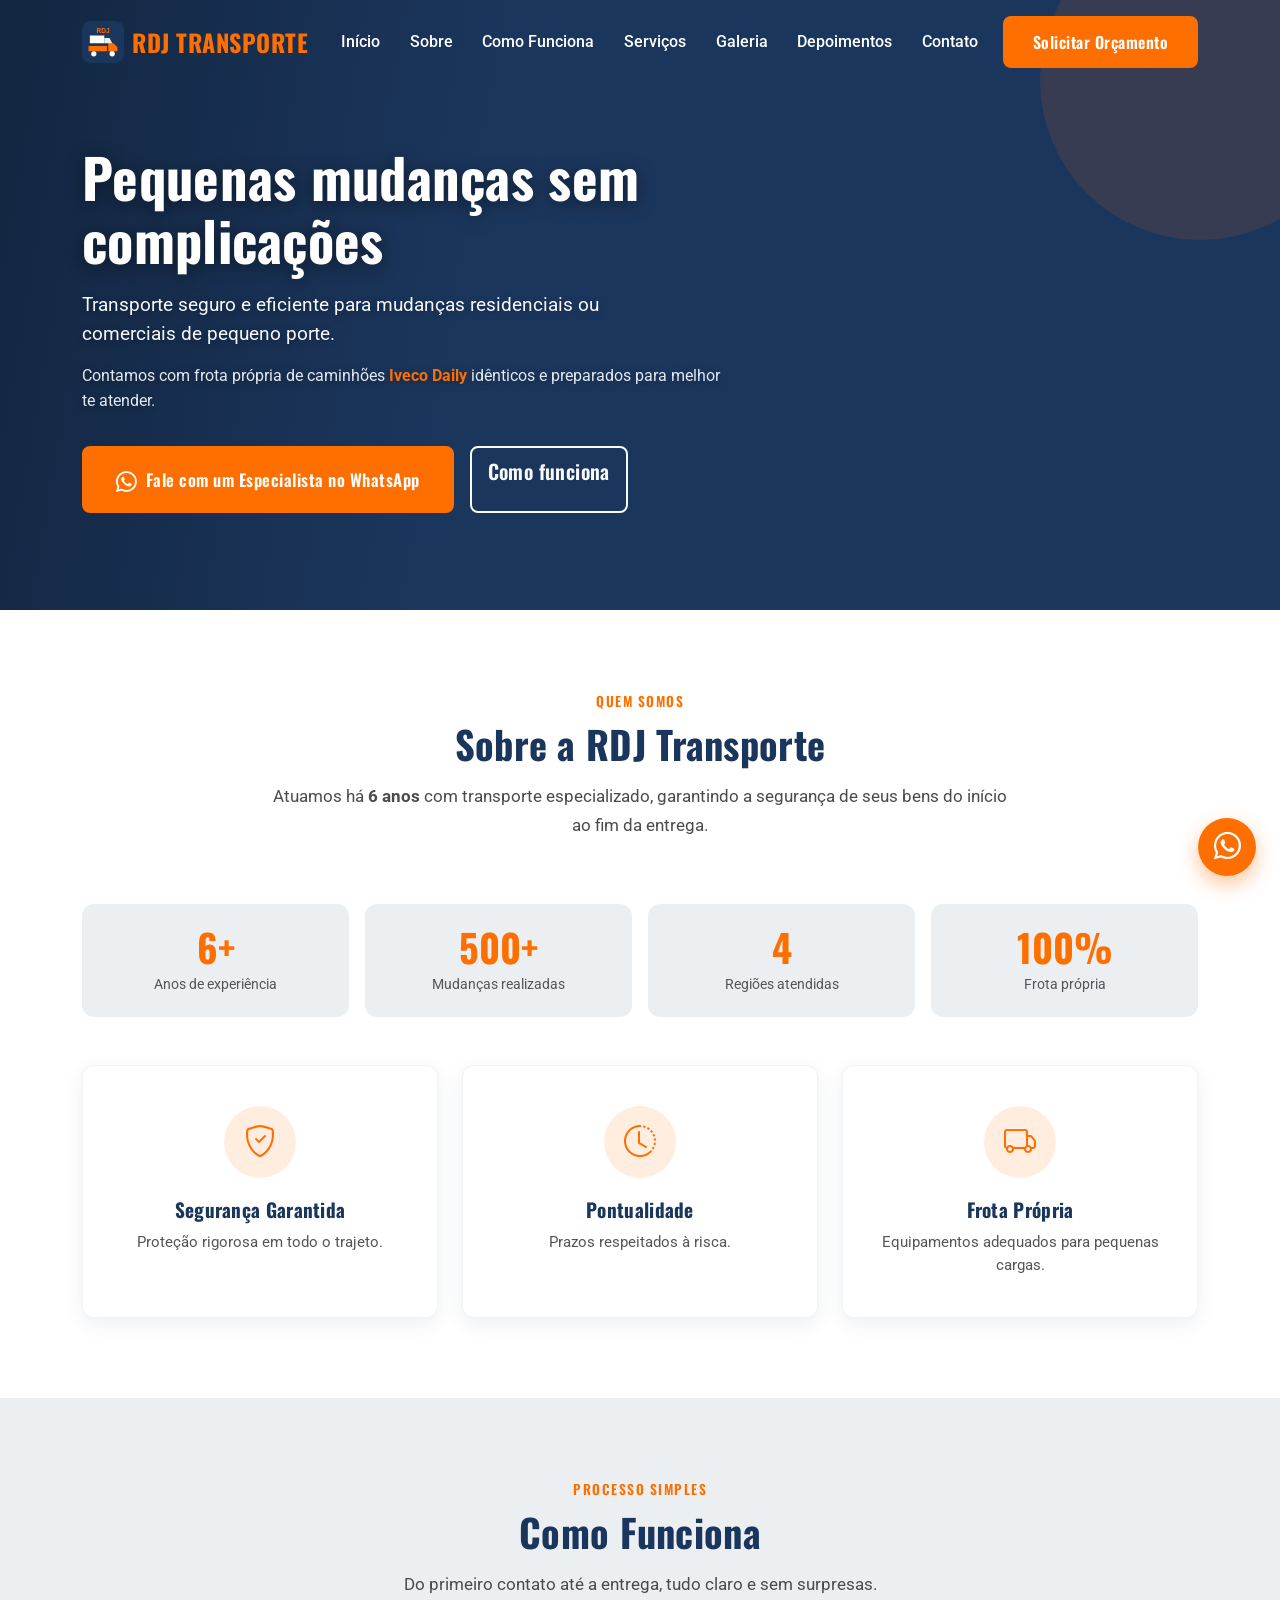
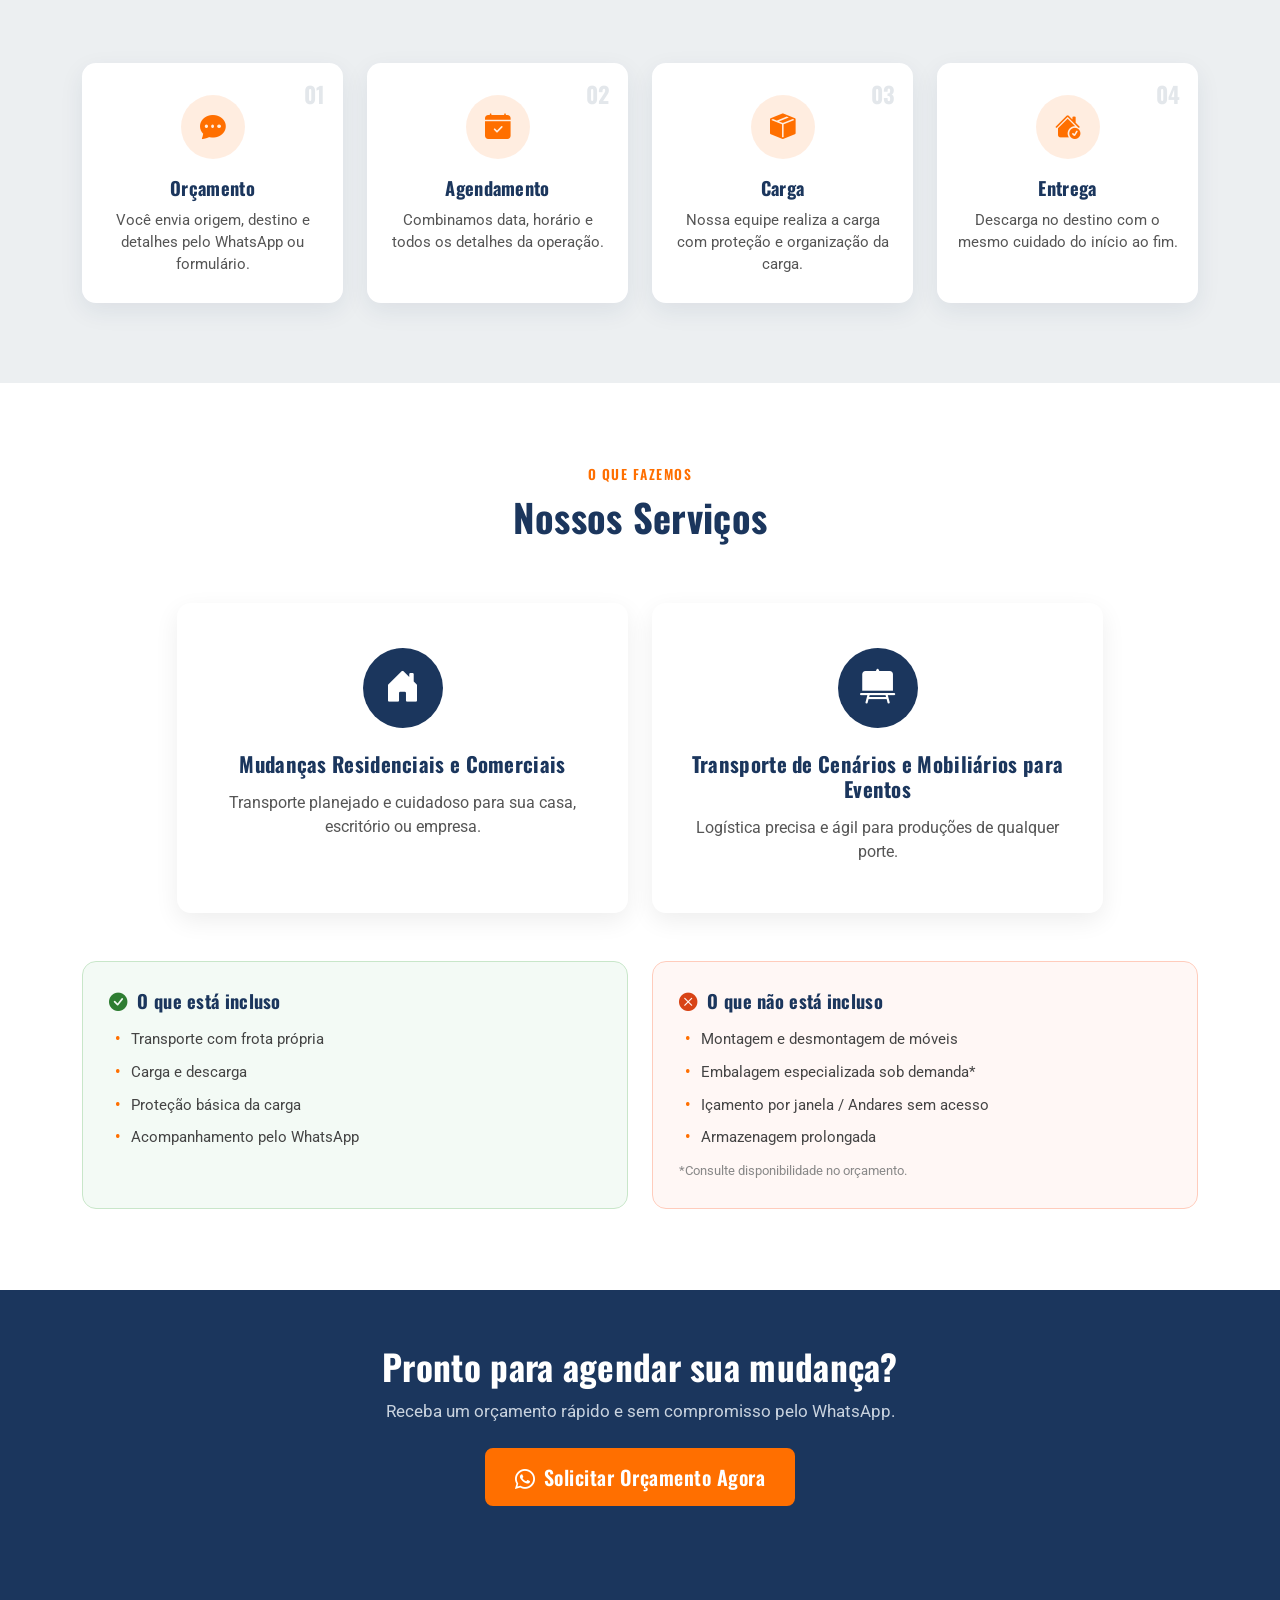
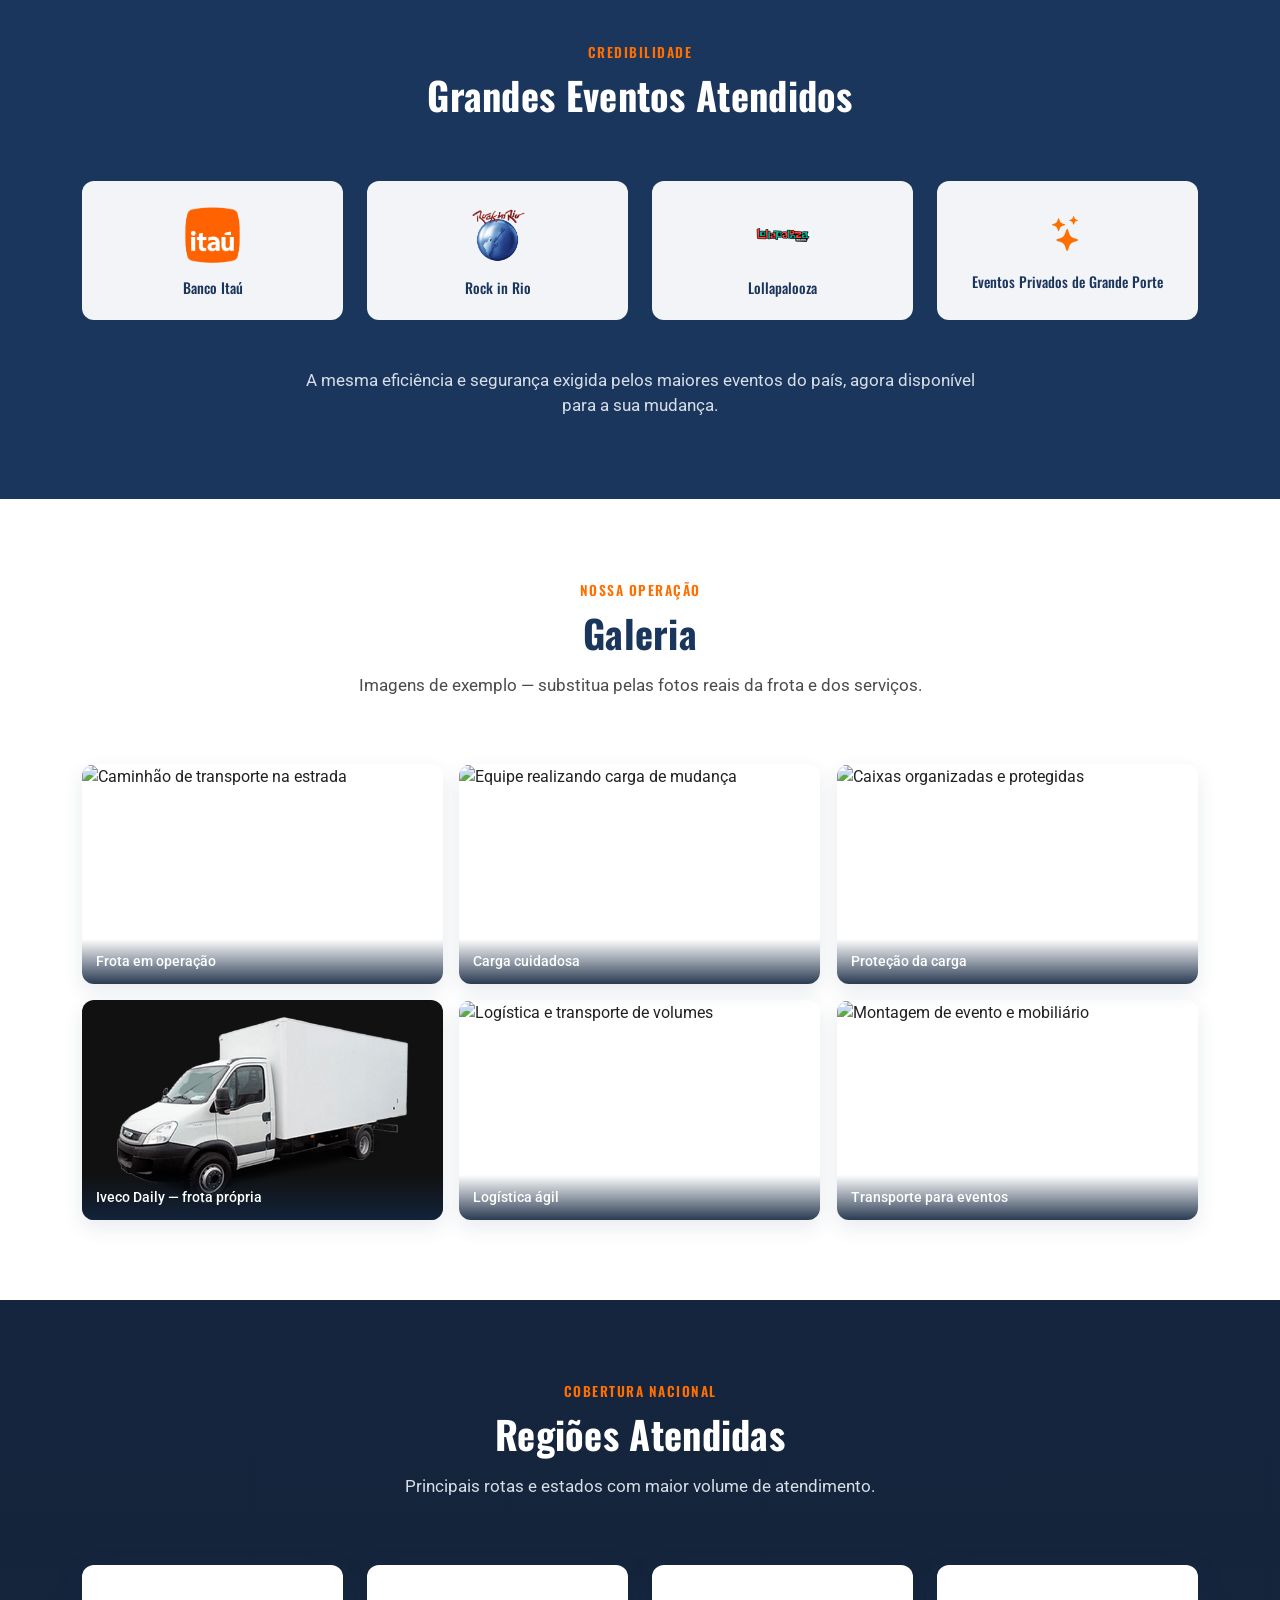
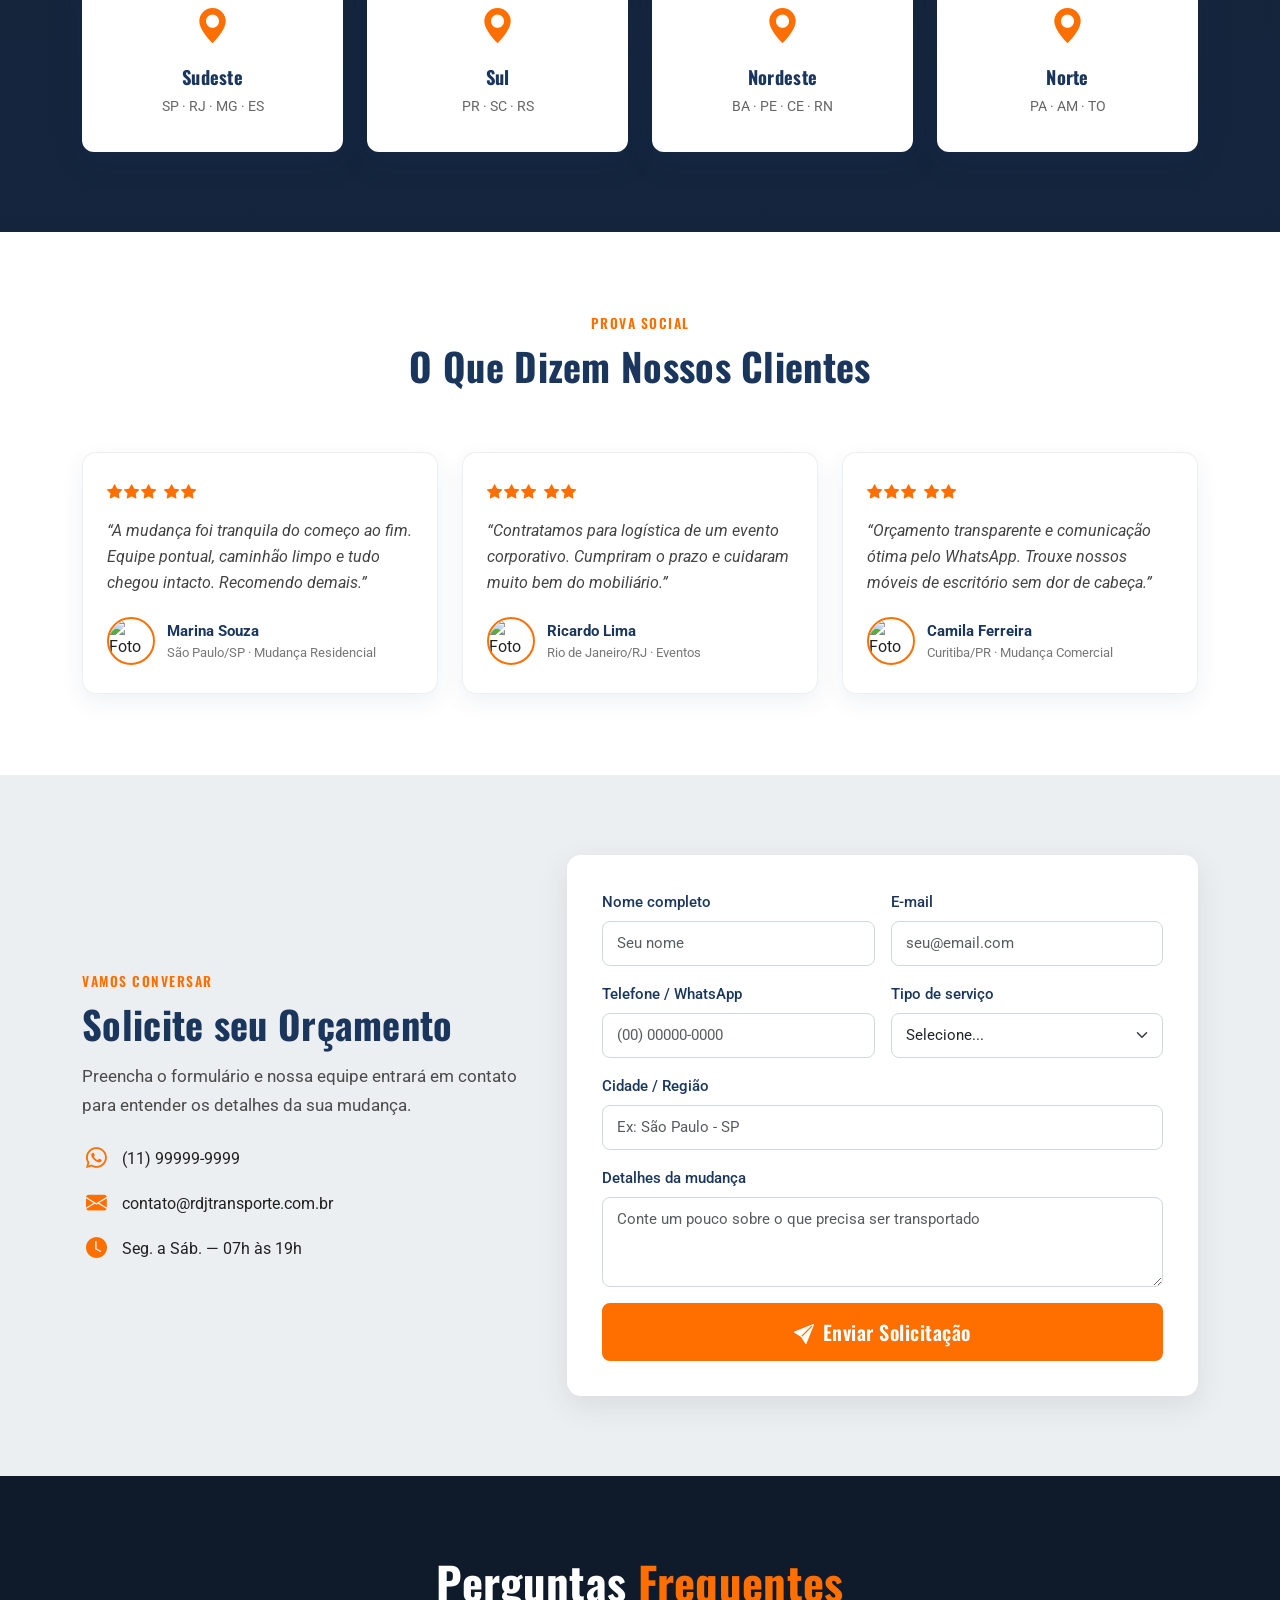
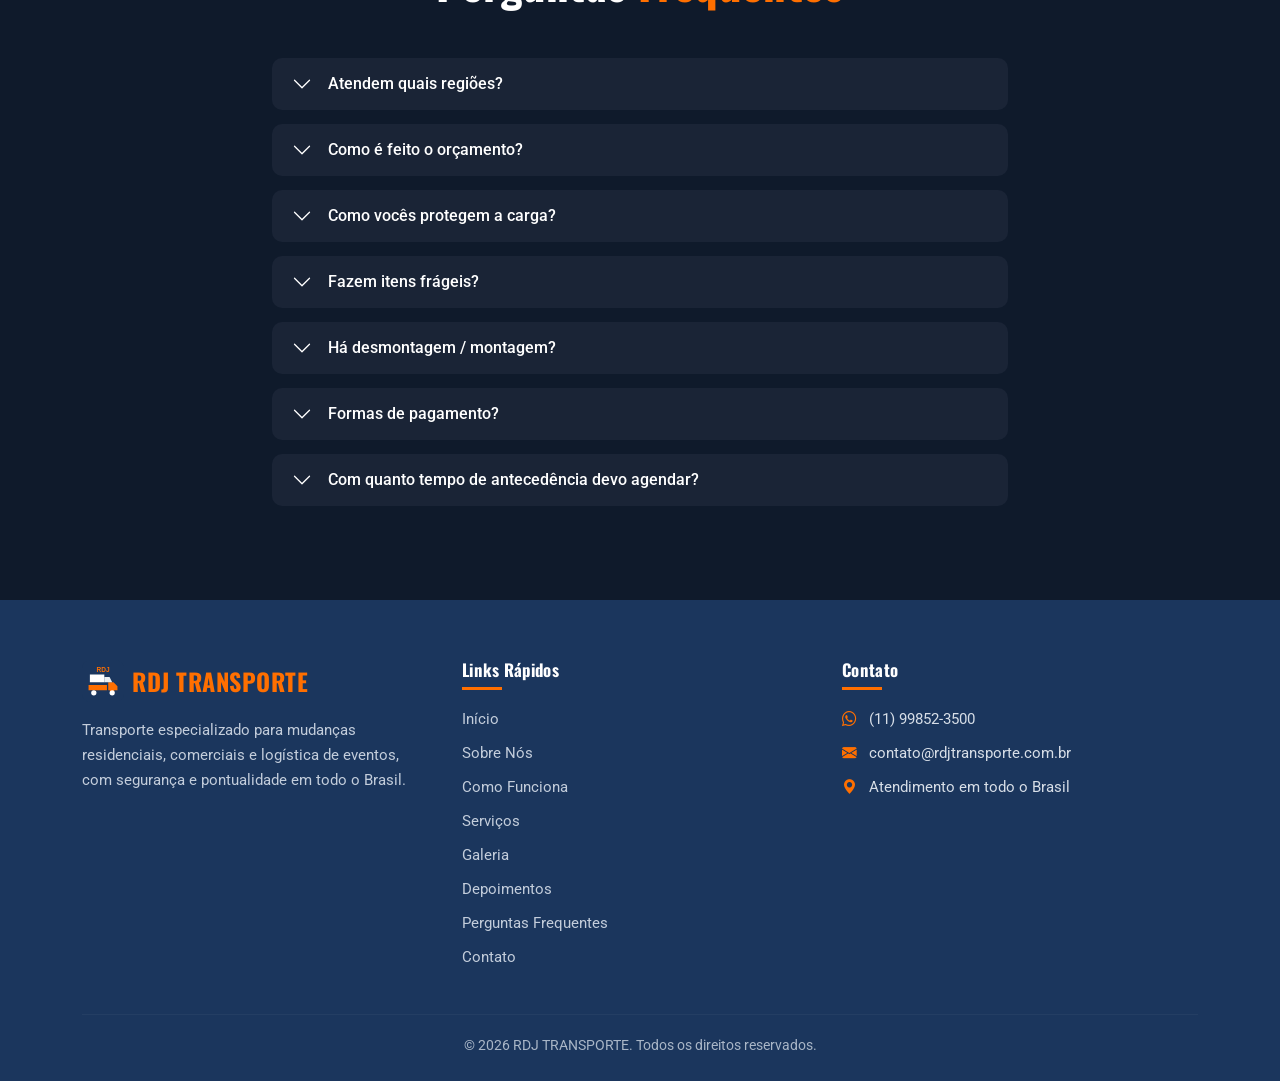
==== commit 02db7f29: "Integra Web3Forms no formulario de orcamento. Substitui o envio via WhatsApp pelo POST na API do Web" ====
--- a/index.html
+++ b/index.html
@@ -1,494 +1,825 @@
-<!DOCTYPE html>
+<!doctype html>
 <html lang="pt-BR">
-<head>
-  <meta charset="UTF-8">
-  <meta name="viewport" content="width=device-width, initial-scale=1.0">
-  <title>RDJ Transporte | Mudanças Residenciais, Comerciais e Eventos</title>
-  <meta name="description" content="RDJ Transporte: mudanças residenciais e comerciais, transporte de cenários para eventos. Frota própria de caminhões Iveco Daily. Atendimento em todo o Brasil.">
-
-  <!-- Google Fonts: Oswald (Títulos) + Roboto (Textos) -->
-  <link rel="preconnect" href="https://fonts.googleapis.com">
-  <link rel="preconnect" href="https://fonts.gstatic.com" crossorigin>
-  <link href="https://fonts.googleapis.com/css2?family=Oswald:wght@500;600;700&family=Roboto:wght@300;400;500;700&display=swap" rel="stylesheet">
-
-  <!-- Bootstrap 5 (CDN) -->
-  <link href="https://cdn.jsdelivr.net/npm/bootstrap@5.3.3/dist/css/bootstrap.min.css" rel="stylesheet">
-
-  <!-- Bootstrap Icons (CDN) -->
-  <link rel="stylesheet" href="https://cdn.jsdelivr.net/npm/bootstrap-icons@1.11.3/font/bootstrap-icons.min.css">
-
-  <!-- CSS Customizado -->
-  <link rel="stylesheet" href="css/style.css">
-</head>
-<body>
-
-  <!-- ===================== HEADER ===================== -->
-  <header id="topo" class="rdj-header fixed-top">
-    <nav class="navbar navbar-expand-lg navbar-dark py-3">
+  <head>
+    <meta charset="UTF-8" />
+    <meta name="viewport" content="width=device-width, initial-scale=1.0" />
+    <title>RDJ Transporte | Mudanças Residenciais, Comerciais e Eventos</title>
+    <meta
+      name="description"
+      content="RDJ Transporte: mudanças residenciais e comerciais, transporte de cenários para eventos. Frota própria de caminhões Iveco Daily. Atendimento em todo o Brasil." />
+
+    <!-- Open Graph (preview WhatsApp / redes) -->
+    <meta property="og:title" content="RDJ Transporte | Sua Mudança Sem Complicações" />
+    <meta property="og:description" content="Transporte seguro com frota própria de caminhões Iveco Daily. Mudanças e logística de eventos em todo o Brasil." />
+    <meta property="og:type" content="website" />
+    <meta property="og:image" content="images/background.png" />
+
+    <link rel="icon" type="image/svg+xml" href="images/logo.svg" />
+
+    <!-- Google Fonts: Oswald (Títulos) + Roboto (Textos) -->
+    <link rel="preconnect" href="https://fonts.googleapis.com" />
+    <link rel="preconnect" href="https://fonts.gstatic.com" crossorigin />
+    <link href="https://fonts.googleapis.com/css2?family=Oswald:wght@500;600;700&family=Roboto:wght@300;400;500;700&display=swap" rel="stylesheet" />
+
+    <!-- Bootstrap 5 (CDN) -->
+    <link href="https://cdn.jsdelivr.net/npm/bootstrap@5.3.3/dist/css/bootstrap.min.css" rel="stylesheet" />
+
+    <!-- Bootstrap Icons (CDN) -->
+    <link rel="stylesheet" href="https://cdn.jsdelivr.net/npm/bootstrap-icons@1.11.3/font/bootstrap-icons.min.css" />
+
+    <!-- CSS Customizado -->
+    <link rel="stylesheet" href="css/style.css" />
+  </head>
+  <body>
+    <!-- ===================== HEADER ===================== -->
+    <header id="topo" class="rdj-header fixed-top">
+      <nav class="navbar navbar-expand-lg navbar-dark py-3">
+        <div class="container">
+          <a class="navbar-brand rdj-logo d-flex align-items-center gap-2" href="#topo">
+            <img src="images/logo.svg" alt="Logo RDJ Transporte" class="rdj-logo-img" width="42" height="42" />
+            <span class="rdj-logo-text">RDJ <span>TRANSPORTE</span></span>
+          </a>
+
+          <button
+            class="navbar-toggler"
+            type="button"
+            data-bs-toggle="collapse"
+            data-bs-target="#navMenu"
+            aria-controls="navMenu"
+            aria-expanded="false"
+            aria-label="Abrir menu">
+            <span class="navbar-toggler-icon"></span>
+          </button>
+
+          <div class="collapse navbar-collapse" id="navMenu">
+            <ul class="navbar-nav ms-auto align-items-lg-center gap-lg-1">
+              <li class="nav-item"><a class="nav-link rdj-nav-link" href="#topo">Início</a></li>
+              <li class="nav-item"><a class="nav-link rdj-nav-link" href="#sobre">Sobre</a></li>
+              <li class="nav-item"><a class="nav-link rdj-nav-link" href="#como-funciona">Como Funciona</a></li>
+              <li class="nav-item"><a class="nav-link rdj-nav-link" href="#servicos">Serviços</a></li>
+              <li class="nav-item"><a class="nav-link rdj-nav-link" href="#galeria">Galeria</a></li>
+              <li class="nav-item"><a class="nav-link rdj-nav-link" href="#depoimentos">Depoimentos</a></li>
+              <li class="nav-item"><a class="nav-link rdj-nav-link" href="#contato">Contato</a></li>
+              <li class="nav-item mt-2 mt-lg-0 ms-lg-2">
+                <a href="#contato" class="btn btn-cta-orange w-100">Solicitar Orçamento</a>
+              </li>
+            </ul>
+          </div>
+        </div>
+      </nav>
+    </header>
+
+    <main>
+      <!-- ===================== HERO SECTION ===================== -->
+      <section id="home" class="hero-section">
+        <div class="container">
+          <div class="row align-items-center gy-4">
+            <div class="col-lg-7 hero-text">
+              <h1 class="hero-title">Pequenas mudanças sem complicações</h1>
+              <p class="hero-subtitle">
+                Transporte seguro e eficiente para mudanças residenciais ou <br />
+                comerciais de pequeno porte.
+              </p>
+              <p class="hero-support">Contamos com frota própria de caminhões <strong>Iveco Daily</strong> idênticos e preparados para melhor te atender.</p>
+              <div class="d-flex flex-wrap gap-3 hero-cta-group">
+                <a
+                  href="https://wa.me/5511998523500?text=Ol%C3%A1!%20Quero%20solicitar%20um%20or%C3%A7amento%20de%20mudan%C3%A7a."
+                  target="_blank"
+                  rel="noopener noreferrer"
+                  class="btn btn-cta-orange btn-lg hero-cta">
+                  <i class="bi bi-whatsapp"></i>
+                  Fale com um Especialista no WhatsApp
+                </a>
+                <a href="#como-funciona" class="btn btn-outline-light btn-lg hero-cta-secondary"> Como funciona </a>
+              </div>
+            </div>
+          </div>
+        </div>
+      </section>
+
+      <!-- ===================== SOBRE A RDJ TRANSPORTE ===================== -->
+      <section id="sobre" class="section-padding bg-white">
+        <div class="container">
+          <div class="row justify-content-center text-center mb-5">
+            <div class="col-lg-8">
+              <span class="section-tag">Quem Somos</span>
+              <h2 class="section-title">Sobre a RDJ Transporte</h2>
+              <p class="section-text">
+                Atuamos há <strong>6 anos</strong> com transporte especializado, garantindo a segurança de seus bens do início ao fim da entrega.
+              </p>
+            </div>
+          </div>
+
+          <!-- Números / prova concreta -->
+          <div class="row g-3 mb-5 stats-row">
+            <div class="col-6 col-md-3">
+              <div class="stat-card text-center">
+                <strong class="stat-number">6+</strong>
+                <span class="stat-label">Anos de experiência</span>
+              </div>
+            </div>
+            <div class="col-6 col-md-3">
+              <div class="stat-card text-center">
+                <strong class="stat-number">500+</strong>
+                <span class="stat-label">Mudanças realizadas</span>
+              </div>
+            </div>
+            <div class="col-6 col-md-3">
+              <div class="stat-card text-center">
+                <strong class="stat-number">4</strong>
+                <span class="stat-label">Regiões atendidas</span>
+              </div>
+            </div>
+            <div class="col-6 col-md-3">
+              <div class="stat-card text-center">
+                <strong class="stat-number">100%</strong>
+                <span class="stat-label">Frota própria</span>
+              </div>
+            </div>
+          </div>
+
+          <div class="row g-4">
+            <div class="col-md-4">
+              <div class="pillar-card text-center h-100">
+                <div class="pillar-icon"><i class="bi bi-shield-check"></i></div>
+                <h3 class="pillar-title">Segurança Garantida</h3>
+                <p class="pillar-text">Proteção rigorosa em todo o trajeto.</p>
+              </div>
+            </div>
+            <div class="col-md-4">
+              <div class="pillar-card text-center h-100">
+                <div class="pillar-icon"><i class="bi bi-clock-history"></i></div>
+                <h3 class="pillar-title">Pontualidade</h3>
+                <p class="pillar-text">Prazos respeitados à risca.</p>
+              </div>
+            </div>
+            <div class="col-md-4">
+              <div class="pillar-card text-center h-100">
+                <div class="pillar-icon"><i class="bi bi-truck"></i></div>
+                <h3 class="pillar-title">Frota Própria</h3>
+                <p class="pillar-text">Equipamentos adequados para pequenas cargas.</p>
+              </div>
+            </div>
+          </div>
+        </div>
+      </section>
+
+      <!-- ===================== COMO FUNCIONA ===================== -->
+      <section id="como-funciona" class="section-padding bg-light-gray">
+        <div class="container">
+          <div class="row justify-content-center text-center mb-5">
+            <div class="col-lg-8">
+              <span class="section-tag">Processo Simples</span>
+              <h2 class="section-title">Como Funciona</h2>
+              <p class="section-text">Do primeiro contato até a entrega, tudo claro e sem surpresas.</p>
+            </div>
+          </div>
+
+          <div class="row g-4">
+            <div class="col-md-6 col-lg-3">
+              <div class="step-card text-center h-100">
+                <div class="step-number">01</div>
+                <div class="step-icon"><i class="bi bi-chat-dots-fill"></i></div>
+                <h3 class="step-title">Orçamento</h3>
+                <p class="step-text">Você envia origem, destino e detalhes pelo WhatsApp ou formulário.</p>
+              </div>
+            </div>
+            <div class="col-md-6 col-lg-3">
+              <div class="step-card text-center h-100">
+                <div class="step-number">02</div>
+                <div class="step-icon"><i class="bi bi-calendar-check-fill"></i></div>
+                <h3 class="step-title">Agendamento</h3>
+                <p class="step-text">Combinamos data, horário e todos os detalhes da operação.</p>
+              </div>
+            </div>
+            <div class="col-md-6 col-lg-3">
+              <div class="step-card text-center h-100">
+                <div class="step-number">03</div>
+                <div class="step-icon"><i class="bi bi-box-seam-fill"></i></div>
+                <h3 class="step-title">Carga</h3>
+                <p class="step-text">Nossa equipe realiza a carga com proteção e organização da carga.</p>
+              </div>
+            </div>
+            <div class="col-md-6 col-lg-3">
+              <div class="step-card text-center h-100">
+                <div class="step-number">04</div>
+                <div class="step-icon"><i class="bi bi-house-check-fill"></i></div>
+                <h3 class="step-title">Entrega</h3>
+                <p class="step-text">Descarga no destino com o mesmo cuidado do início ao fim.</p>
+              </div>
+            </div>
+          </div>
+        </div>
+      </section>
+
+      <!-- ===================== NOSSOS SERVIÇOS ===================== -->
+      <section id="servicos" class="section-padding bg-white">
+        <div class="container">
+          <div class="row justify-content-center text-center mb-5">
+            <div class="col-lg-8">
+              <span class="section-tag">O Que Fazemos</span>
+              <h2 class="section-title">Nossos Serviços</h2>
+            </div>
+          </div>
+
+          <div class="row g-4 justify-content-center mb-5">
+            <div class="col-md-6 col-lg-5">
+              <div class="service-card h-100">
+                <div class="service-icon"><i class="bi bi-house-door-fill"></i></div>
+                <h3 class="service-title">Mudanças Residenciais e Comerciais</h3>
+                <p class="service-text">Transporte planejado e cuidadoso para sua casa, escritório ou empresa.</p>
+              </div>
+            </div>
+            <div class="col-md-6 col-lg-5">
+              <div class="service-card h-100">
+                <div class="service-icon"><i class="bi bi-easel2-fill"></i></div>
+                <h3 class="service-title">Transporte de Cenários e Mobiliários para Eventos</h3>
+                <p class="service-text">Logística precisa e ágil para produções de qualquer porte.</p>
+              </div>
+            </div>
+          </div>
+
+          <!-- Incluso / Não incluso -->
+          <div class="row g-4">
+            <div class="col-md-6">
+              <div class="inclusao-card inclusao-sim h-100">
+                <h3 class="inclusao-title"><i class="bi bi-check-circle-fill"></i> O que está incluso</h3>
+                <ul class="inclusao-list">
+                  <li>Transporte com frota própria</li>
+                  <li>Carga e descarga</li>
+                  <li>Proteção básica da carga</li>
+                  <li>Acompanhamento pelo WhatsApp</li>
+                </ul>
+              </div>
+            </div>
+            <div class="col-md-6">
+              <div class="inclusao-card inclusao-nao h-100">
+                <h3 class="inclusao-title"><i class="bi bi-x-circle-fill"></i> O que não está incluso</h3>
+                <ul class="inclusao-list">
+                  <li>Montagem e desmontagem de móveis</li>
+                  <li>Embalagem especializada sob demanda*</li>
+                  <li>Içamento por janela / Andares sem acesso</li>
+                  <li>Armazenagem prolongada</li>
+                </ul>
+                <p class="inclusao-note">*Consulte disponibilidade no orçamento.</p>
+              </div>
+            </div>
+          </div>
+        </div>
+      </section>
+
+      <!-- ===================== CTA INTERMEDIÁRIO ===================== -->
+      <section class="cta-mid-section">
+        <div class="container">
+          <div class="cta-mid-box text-center">
+            <h2 class="cta-mid-title">Pronto para agendar sua mudança?</h2>
+            <p class="cta-mid-text">Receba um orçamento rápido e sem compromisso pelo WhatsApp.</p>
+            <a
+              href="https://wa.me/11998523500?text=Ol%C3%A1!%20Quero%20solicitar%20um%20or%C3%A7amento%20de%20mudan%C3%A7a."
+              target="_blank"
+              rel="noopener noreferrer"
+              class="btn btn-cta-orange btn-lg">
+              <i class="bi bi-whatsapp"></i>
+              Solicitar Orçamento Agora
+            </a>
+          </div>
+        </div>
+      </section>
+
+      <!-- ===================== GRANDES EVENTOS ATENDIDOS ===================== -->
+      <section id="credibilidade" class="section-padding bg-navy">
+        <div class="container">
+          <div class="row justify-content-center text-center mb-5">
+            <div class="col-lg-8">
+              <span class="section-tag section-tag-light">Credibilidade</span>
+              <h2 class="section-title text-white">Grandes Eventos Atendidos</h2>
+            </div>
+          </div>
+
+          <div class="row g-4 justify-content-center align-items-stretch brand-logos">
+            <div class="col-6 col-md-3">
+              <div class="brand-logo-card">
+                <img src="images/Util/itau.png" alt="Logo Banco Itaú" loading="lazy" />
+                <span class="brand-logo-label">Banco Itaú</span>
+              </div>
+            </div>
+            <div class="col-6 col-md-3">
+              <div class="brand-logo-card">
+                <img src="images/Util/rockinrio.png" alt="Logo Rock in Rio" loading="lazy" />
+                <span class="brand-logo-label">Rock in Rio</span>
+              </div>
+            </div>
+            <div class="col-6 col-md-3">
+              <div class="brand-logo-card">
+                <img src="images/Util/lollapalooza.png" alt="Logo Lollapalooza" loading="lazy" />
+                <span class="brand-logo-label">Lollapalooza</span>
+              </div>
+            </div>
+            <div class="col-6 col-md-3">
+              <div class="brand-logo-card brand-logo-private">
+                <i class="bi bi-stars"></i>
+                <span class="brand-logo-label">Eventos Privados de Grande Porte</span>
+              </div>
+            </div>
+          </div>
+
+          <p class="text-center event-support mt-5 mb-0">
+            A mesma eficiência e segurança exigida pelos maiores eventos do país, agora disponível para a sua mudança.
+          </p>
+        </div>
+      </section>
+
+      <!-- ===================== GALERIA ===================== -->
+      <section id="galeria" class="section-padding bg-white">
+        <div class="container">
+          <div class="row justify-content-center text-center mb-5">
+            <div class="col-lg-8">
+              <span class="section-tag">Nossa Operação</span>
+              <h2 class="section-title">Galeria</h2>
+              <p class="section-text">Imagens de exemplo — substitua pelas fotos reais da frota e dos serviços.</p>
+            </div>
+          </div>
+
+          <div class="row g-3 gallery-grid">
+            <div class="col-6 col-md-4">
+              <figure class="gallery-item">
+                <img
+                  src="https://cloudfront-us-east-1.images.arcpublishing.com/estadao/BLCQUHMF2JL7TKDSKPVGBX5FGU.jpg"
+                  alt="Caminhão de transporte na estrada"
+                  loading="lazy" />
+                <figcaption>Frota em operação</figcaption>
+              </figure>
+            </div>
+            <div class="col-6 col-md-4">
+              <figure class="gallery-item">
+                <img
+                  src="https://images.unsplash.com/photo-1566576721346-d4a3b4eaeb55?w=600&h=400&fit=crop"
+                  alt="Equipe realizando carga de mudança"
+                  loading="lazy" />
+                <figcaption>Carga cuidadosa</figcaption>
+              </figure>
+            </div>
+            <div class="col-6 col-md-4">
+              <figure class="gallery-item">
+                <img
+                  src="https://images.unsplash.com/photo-1586528116311-ad8dd3c8310d?w=600&h=400&fit=crop"
+                  alt="Caixas organizadas e protegidas"
+                  loading="lazy" />
+                <figcaption>Proteção da carga</figcaption>
+              </figure>
+            </div>
+            <div class="col-6 col-md-4">
+              <figure class="gallery-item">
+                <img src="images/caminhao.png" alt="Caminhão Iveco Daily da RDJ" loading="lazy" class="gallery-local" />
+                <figcaption>Iveco Daily — frota própria</figcaption>
+              </figure>
+            </div>
+            <div class="col-6 col-md-4">
+              <figure class="gallery-item">
+                <img
+                  src="https://images.unsplash.com/photo-1494412574643-ff11b0a5c1c3?w=600&h=400&fit=crop"
+                  alt="Logística e transporte de volumes"
+                  loading="lazy" />
+                <figcaption>Logística ágil</figcaption>
+              </figure>
+            </div>
+            <div class="col-6 col-md-4">
+              <figure class="gallery-item">
+                <img
+                  src="https://images.unsplash.com/photo-1511578314322-379afb476865?w=600&h=400&fit=crop"
+                  alt="Montagem de evento e mobiliário"
+                  loading="lazy" />
+                <figcaption>Transporte para eventos</figcaption>
+              </figure>
+            </div>
+          </div>
+        </div>
+      </section>
+
+      <!-- ===================== REGIÕES ATENDIDAS ===================== -->
+      <section id="regioes" class="section-padding regioes-section">
+        <!-- Camada do mapa (satélite) — atrás do conteúdo -->
+        <div class="regioes-map-bg" aria-hidden="true">
+          <iframe
+            title="Mapa de cobertura da RDJ Transporte"
+            src="https://www.google.com/maps?q=-14.2350,-51.9253&z=4&t=k&hl=pt-BR&output=embed"
+            loading="lazy"
+            referrerpolicy="no-referrer-when-downgrade"
+            allowfullscreen>
+          </iframe>
+        </div>
+        <div class="regioes-map-overlay" aria-hidden="true"></div>
+
+        <div class="container regioes-content">
+          <div class="row justify-content-center text-center mb-5">
+            <div class="col-lg-8">
+              <span class="section-tag">Cobertura Nacional</span>
+              <h2 class="section-title">Regiões Atendidas</h2>
+              <p class="section-text">Principais rotas e estados com maior volume de atendimento.</p>
+            </div>
+          </div>
+
+          <div class="row g-4">
+            <div class="col-6 col-md-3">
+              <div class="region-card text-center h-100">
+                <i class="bi bi-geo-alt-fill"></i>
+                <h3 class="region-title">Sudeste</h3>
+                <p class="region-states">SP · RJ · MG · ES</p>
+              </div>
+            </div>
+            <div class="col-6 col-md-3">
+              <div class="region-card text-center h-100">
+                <i class="bi bi-geo-alt-fill"></i>
+                <h3 class="region-title">Sul</h3>
+                <p class="region-states">PR · SC · RS</p>
+              </div>
+            </div>
+            <div class="col-6 col-md-3">
+              <div class="region-card text-center h-100">
+                <i class="bi bi-geo-alt-fill"></i>
+                <h3 class="region-title">Nordeste</h3>
+                <p class="region-states">BA · PE · CE · RN</p>
+              </div>
+            </div>
+            <div class="col-6 col-md-3">
+              <div class="region-card text-center h-100">
+                <i class="bi bi-geo-alt-fill"></i>
+                <h3 class="region-title">Norte</h3>
+                <p class="region-states">PA · AM · TO</p>
+              </div>
+            </div>
+          </div>
+        </div>
+      </section>
+
+      <!-- ===================== DEPOIMENTOS ===================== -->
+      <section id="depoimentos" class="section-padding bg-white">
+        <div class="container">
+          <div class="row justify-content-center text-center mb-5">
+            <div class="col-lg-8">
+              <span class="section-tag">Prova Social</span>
+              <h2 class="section-title">O Que Dizem Nossos Clientes</h2>
+            </div>
+          </div>
+
+          <div class="row g-4">
+            <div class="col-md-4">
+              <article class="testimonial-card h-100">
+                <div class="testimonial-stars">
+                  <i class="bi bi-star-fill"></i><i class="bi bi-star-fill"></i><i class="bi bi-star-fill"></i> <i class="bi bi-star-fill"></i
+                  ><i class="bi bi-star-fill"></i>
+                </div>
+                <p class="testimonial-text">
+                  “A mudança foi tranquila do começo ao fim. Equipe pontual, caminhão limpo e tudo chegou intacto. Recomendo demais.”
+                </p>
+                <div class="testimonial-author">
+                  <img src="https://i.pravatar.cc/80?img=47" alt="Foto de Marina Souza" width="48" height="48" loading="lazy" />
+                  <div>
+                    <strong>Marina Souza</strong>
+                    <span>São Paulo/SP · Mudança Residencial</span>
+                  </div>
+                </div>
+              </article>
+            </div>
+            <div class="col-md-4">
+              <article class="testimonial-card h-100">
+                <div class="testimonial-stars">
+                  <i class="bi bi-star-fill"></i><i class="bi bi-star-fill"></i><i class="bi bi-star-fill"></i> <i class="bi bi-star-fill"></i
+                  ><i class="bi bi-star-fill"></i>
+                </div>
+                <p class="testimonial-text">“Contratamos para logística de um evento corporativo. Cumpriram o prazo e cuidaram muito bem do mobiliário.”</p>
+                <div class="testimonial-author">
+                  <img src="https://i.pravatar.cc/80?img=12" alt="Foto de Ricardo Lima" width="48" height="48" loading="lazy" />
+                  <div>
+                    <strong>Ricardo Lima</strong>
+                    <span>Rio de Janeiro/RJ · Eventos</span>
+                  </div>
+                </div>
+              </article>
+            </div>
+            <div class="col-md-4">
+              <article class="testimonial-card h-100">
+                <div class="testimonial-stars">
+                  <i class="bi bi-star-fill"></i><i class="bi bi-star-fill"></i><i class="bi bi-star-fill"></i> <i class="bi bi-star-fill"></i
+                  ><i class="bi bi-star-fill"></i>
+                </div>
+                <p class="testimonial-text">
+                  “Orçamento transparente e comunicação ótima pelo WhatsApp. Trouxe nossos móveis de escritório sem dor de cabeça.”
+                </p>
+                <div class="testimonial-author">
+                  <img src="https://i.pravatar.cc/80?img=32" alt="Foto de Camila Ferreira" width="48" height="48" loading="lazy" />
+                  <div>
+                    <strong>Camila Ferreira</strong>
+                    <span>Curitiba/PR · Mudança Comercial</span>
+                  </div>
+                </div>
+              </article>
+            </div>
+          </div>
+        </div>
+      </section>
+
+      <!-- ===================== CONTATO / ORÇAMENTO ===================== -->
+      <section id="contato" class="section-padding bg-light-gray">
+        <div class="container">
+          <div class="row g-5 align-items-center">
+            <div class="col-lg-5">
+              <span class="section-tag">Vamos Conversar</span>
+              <h2 class="section-title">Solicite seu Orçamento</h2>
+              <p class="section-text mb-4">
+                Preencha o formulário e nossa equipe entrará em contato para entender os detalhes da sua mudança.
+              </p>
+
+              <ul class="contact-info-list list-unstyled">
+                <li>
+                  <i class="bi bi-whatsapp"></i>
+                  <span>(11) 99999-9999</span>
+                </li>
+                <li>
+                  <i class="bi bi-envelope-fill"></i>
+                  <span>contato@rdjtransporte.com.br</span>
+                </li>
+                <li>
+                  <i class="bi bi-clock-fill"></i>
+                  <span>Seg. a Sáb. — 07h às 19h</span>
+                </li>
+              </ul>
+            </div>
+
+            <div class="col-lg-7">
+              <form id="formOrcamento" class="orcamento-form" novalidate>
+                <!-- Honeypot anti-spam (Web3Forms) -->
+                <input type="checkbox" name="botcheck" class="d-none" tabindex="-1" autocomplete="off" aria-hidden="true">
+                <input type="hidden" name="subject" value="Novo orçamento — RDJ Transporte">
+
+                <div class="row g-3">
+                  <div class="col-md-6">
+                    <label for="nome" class="form-label">Nome completo</label>
+                    <input type="text" class="form-control" id="nome" name="name" placeholder="Seu nome" required>
+                  </div>
+                  <div class="col-md-6">
+                    <label for="email" class="form-label">E-mail</label>
+                    <input type="email" class="form-control" id="email" name="email" placeholder="seu@email.com" required>
+                  </div>
+                  <div class="col-md-6">
+                    <label for="telefone" class="form-label">Telefone / WhatsApp</label>
+                    <input type="tel" class="form-control" id="telefone" name="telefone" placeholder="(00) 00000-0000" maxlength="15" required>
+                  </div>
+                  <div class="col-md-6">
+                    <label for="tipoServico" class="form-label">Tipo de serviço</label>
+                    <select class="form-select" id="tipoServico" name="tipo_servico" required>
+                      <option value="" selected disabled>Selecione...</option>
+                      <option value="Mudança Residencial">Mudança Residencial</option>
+                      <option value="Mudança Comercial">Mudança Comercial</option>
+                      <option value="Transporte para Eventos">Transporte para Eventos</option>
+                      <option value="Outro">Outro</option>
+                    </select>
+                  </div>
+                  <div class="col-md-12">
+                    <label for="cidade" class="form-label">Cidade / Região</label>
+                    <input type="text" class="form-control" id="cidade" name="cidade" placeholder="Ex: São Paulo - SP">
+                  </div>
+                  <div class="col-12">
+                    <label for="mensagem" class="form-label">Detalhes da mudança</label>
+                    <textarea class="form-control" id="mensagem" name="message" rows="3"
+                      placeholder="Conte um pouco sobre o que precisa ser transportado" required></textarea>
+                  </div>
+                  <div class="col-12">
+                    <div id="formFeedback" class="form-feedback d-none" role="alert"></div>
+                    <button type="submit" class="btn btn-cta-orange btn-lg w-100" id="btnEnviarOrcamento">
+                      <i class="bi bi-send-fill"></i>
+                      <span class="btn-label">Enviar Solicitação</span>
+                    </button>
+                  </div>
+                </div>
+              </form>
+            </div>
+          </div>
+        </div>
+      </section>
+
+      <!-- ===================== PERGUNTAS FREQUENTES ===================== -->
+      <section id="faq" class="section-padding faq-section">
+        <div class="container">
+          <div class="row justify-content-center text-center mb-5">
+            <div class="col-lg-8">
+              <h2 class="faq-title">Perguntas <span>Frequentes</span></h2>
+            </div>
+          </div>
+
+          <div class="row justify-content-center">
+            <div class="col-lg-8">
+              <div class="accordion accordion-flush faq-accordion" id="faqAccordion">
+                <div class="accordion-item faq-item">
+                  <h3 class="accordion-header">
+                    <button
+                      class="accordion-button collapsed faq-button"
+                      type="button"
+                      data-bs-toggle="collapse"
+                      data-bs-target="#faq1"
+                      aria-expanded="false"
+                      aria-controls="faq1">
+                      Atendem quais regiões?
+                    </button>
+                  </h3>
+                  <div id="faq1" class="accordion-collapse collapse" data-bs-parent="#faqAccordion">
+                    <div class="accordion-body faq-body">
+                      Atendemos as regiões Sudeste, Sul, Nordeste e Norte, com logística planejada para mudanças residenciais, comerciais e transporte de
+                      cenários para eventos.
+                    </div>
+                  </div>
+                </div>
+
+                <div class="accordion-item faq-item">
+                  <h3 class="accordion-header">
+                    <button
+                      class="accordion-button collapsed faq-button"
+                      type="button"
+                      data-bs-toggle="collapse"
+                      data-bs-target="#faq2"
+                      aria-expanded="false"
+                      aria-controls="faq2">
+                      Como é feito o orçamento?
+                    </button>
+                  </h3>
+                  <div id="faq2" class="accordion-collapse collapse" data-bs-parent="#faqAccordion">
+                    <div class="accordion-body faq-body">
+                      O orçamento é personalizado. Basta entrar em contato pelo WhatsApp ou preencher o formulário informando origem, destino, volume aproximado
+                      e tipo de serviço. Nossa equipe retorna com a proposta de forma rápida e transparente.
+                    </div>
+                  </div>
+                </div>
+
+                <div class="accordion-item faq-item">
+                  <h3 class="accordion-header">
+                    <button
+                      class="accordion-button collapsed faq-button"
+                      type="button"
+                      data-bs-toggle="collapse"
+                      data-bs-target="#faq3"
+                      aria-expanded="false"
+                      aria-controls="faq3">
+                      Como vocês protegem a carga?
+                    </button>
+                  </h3>
+                  <div id="faq3" class="accordion-collapse collapse" data-bs-parent="#faqAccordion">
+                    <div class="accordion-body faq-body">
+                      Utilizamos materiais de proteção adequados, empacotamento cuidadoso e organização segura no caminhão. Toda a carga é acompanhada com
+                      atenção do início ao fim da entrega.
+                    </div>
+                  </div>
+                </div>
+
+                <div class="accordion-item faq-item">
+                  <h3 class="accordion-header">
+                    <button
+                      class="accordion-button collapsed faq-button"
+                      type="button"
+                      data-bs-toggle="collapse"
+                      data-bs-target="#faq4"
+                      aria-expanded="false"
+                      aria-controls="faq4">
+                      Fazem itens frágeis?
+                    </button>
+                  </h3>
+                  <div id="faq4" class="accordion-collapse collapse" data-bs-parent="#faqAccordion">
+                    <div class="accordion-body faq-body">
+                      Sim. Itens frágeis recebem cuidado especial na acomodação e no transporte, com proteção reforçada para reduzir riscos durante o trajeto.
+                    </div>
+                  </div>
+                </div>
+
+                <div class="accordion-item faq-item">
+                  <h3 class="accordion-header">
+                    <button
+                      class="accordion-button collapsed faq-button"
+                      type="button"
+                      data-bs-toggle="collapse"
+                      data-bs-target="#faq5"
+                      aria-expanded="false"
+                      aria-controls="faq5">
+                      Há desmontagem / montagem?
+                    </button>
+                  </h3>
+                  <div id="faq5" class="accordion-collapse collapse" data-bs-parent="#faqAccordion">
+                    <div class="accordion-body faq-body">
+                      Realizamos o serviço completo de carga e descarga, porém
+                      <strong>não trabalhamos com montagem e desmontagem de móveis</strong>.
+                    </div>
+                  </div>
+                </div>
+
+                <div class="accordion-item faq-item">
+                  <h3 class="accordion-header">
+                    <button
+                      class="accordion-button collapsed faq-button"
+                      type="button"
+                      data-bs-toggle="collapse"
+                      data-bs-target="#faq6"
+                      aria-expanded="false"
+                      aria-controls="faq6">
+                      Formas de pagamento?
+                    </button>
+                  </h3>
+                  <div id="faq6" class="accordion-collapse collapse" data-bs-parent="#faqAccordion">
+                    <div class="accordion-body faq-body">
+                      Aceitamos as principais formas de pagamento (PIX, transferência e outras opções combinadas no orçamento). Os detalhes são confirmados
+                      junto com a proposta do serviço.
+                    </div>
+                  </div>
+                </div>
+
+                <div class="accordion-item faq-item">
+                  <h3 class="accordion-header">
+                    <button
+                      class="accordion-button collapsed faq-button"
+                      type="button"
+                      data-bs-toggle="collapse"
+                      data-bs-target="#faq7"
+                      aria-expanded="false"
+                      aria-controls="faq7">
+                      Com quanto tempo de antecedência devo agendar?
+                    </button>
+                  </h3>
+                  <div id="faq7" class="accordion-collapse collapse" data-bs-parent="#faqAccordion">
+                    <div class="accordion-body faq-body">
+                      Recomendamos agendar com a maior antecedência possível, especialmente em datas de maior movimento. Em geral, quanto antes você solicitar o
+                      orçamento, maior a chance de garantir a data ideal para a sua mudança.
+                    </div>
+                  </div>
+                </div>
+              </div>
+            </div>
+          </div>
+        </div>
+      </section>
+    </main>
+
+    <!-- ===================== FOOTER ===================== -->
+    <footer class="rdj-footer">
       <div class="container">
-        <a class="navbar-brand rdj-logo" href="#topo">
-          RDJ <span>TRANSPORTE</span>
-        </a>
-
-        <button class="navbar-toggler" type="button" data-bs-toggle="collapse" data-bs-target="#navMenu"
-          aria-controls="navMenu" aria-expanded="false" aria-label="Abrir menu">
-          <span class="navbar-toggler-icon"></span>
-        </button>
-
-        <div class="collapse navbar-collapse" id="navMenu">
-          <ul class="navbar-nav ms-auto align-items-lg-center gap-lg-2">
-            <li class="nav-item"><a class="nav-link rdj-nav-link" href="#topo">Início</a></li>
-            <li class="nav-item"><a class="nav-link rdj-nav-link" href="#sobre">Sobre Nós</a></li>
-            <li class="nav-item"><a class="nav-link rdj-nav-link" href="#servicos">Serviços</a></li>
-            <li class="nav-item"><a class="nav-link rdj-nav-link" href="#regioes">Regiões Atendidas</a></li>
-            <li class="nav-item"><a class="nav-link rdj-nav-link" href="#faq">FAQ</a></li>
-            <li class="nav-item"><a class="nav-link rdj-nav-link" href="#contato">Contato</a></li>
-            <li class="nav-item mt-2 mt-lg-0 ms-lg-2">
-              <a href="#contato" class="btn btn-cta-orange w-100">Solicitar Orçamento</a>
-            </li>
-          </ul>
+        <div class="row g-4">
+          <div class="col-lg-4">
+            <a class="rdj-logo footer-logo d-flex align-items-center gap-2" href="#topo">
+              <img src="images/logo.svg" alt="Logo RDJ Transporte" class="rdj-logo-img" width="42" height="42" />
+              <span class="rdj-logo-text">RDJ <span>TRANSPORTE</span></span>
+            </a>
+            <p class="footer-text mt-3">
+              Transporte especializado para mudanças residenciais, comerciais e logística de eventos, com segurança e pontualidade em todo o Brasil.
+            </p>
+          </div>
+
+          <div class="col-lg-4">
+            <h4 class="footer-heading">Links Rápidos</h4>
+            <ul class="footer-links list-unstyled">
+              <li><a href="#topo">Início</a></li>
+              <li><a href="#sobre">Sobre Nós</a></li>
+              <li><a href="#como-funciona">Como Funciona</a></li>
+              <li><a href="#servicos">Serviços</a></li>
+              <li><a href="#galeria">Galeria</a></li>
+              <li><a href="#depoimentos">Depoimentos</a></li>
+              <li><a href="#faq">Perguntas Frequentes</a></li>
+              <li><a href="#contato">Contato</a></li>
+            </ul>
+          </div>
+
+          <div class="col-lg-4">
+            <h4 class="footer-heading">Contato</h4>
+            <ul class="footer-contact list-unstyled">
+              <li><i class="bi bi-whatsapp"></i> (11) 99852-3500</li>
+              <li><i class="bi bi-envelope-fill"></i> contato@rdjtransporte.com.br</li>
+              <li><i class="bi bi-geo-alt-fill"></i> Atendimento em todo o Brasil</li>
+            </ul>
+          </div>
+        </div>
+
+        <hr class="footer-divider" />
+
+        <div class="row">
+          <div class="col-12 text-center">
+            <p class="footer-copy mb-0">&copy; <span id="anoAtual"></span> RDJ TRANSPORTE. Todos os direitos reservados.</p>
+          </div>
         </div>
       </div>
-    </nav>
-  </header>
-
-  <main>
-
-    <!-- ===================== HERO SECTION ===================== -->
-    <section id="home" class="hero-section">
-      <div class="container">
-        <div class="row align-items-center gy-5">
-
-          <!-- Coluna Esquerda: Texto -->
-          <div class="col-lg-7 hero-text">
-            <h1 class="hero-title">Sua Mudança Sem Complicações</h1>
-            <p class="hero-subtitle">
-              Transporte seguro e eficiente para a sua mudança residencial ou comercial.
-            </p>
-            <p class="hero-support">
-              Contamos com frota própria de caminhões <strong>Iveco Daily</strong> idênticos e preparados
-              para melhor te atender.
-            </p>
-            <a href="https://wa.me/5511999999999?text=Ol%C3%A1!%20Quero%20solicitar%20um%20or%C3%A7amento%20de%20mudan%C3%A7a."
-               target="_blank" rel="noopener noreferrer" class="btn btn-cta-orange btn-lg hero-cta">
-              <i class="bi bi-whatsapp"></i>
-              Fale com um Especialista no WhatsApp
-            </a>
-          </div>
-
-          <!-- Coluna Direita: Imagem -->
-          
-
-        </div>
-      </div>
-    </section>
-
-    <!-- ===================== SOBRE A RDJ TRANSPORTE ===================== -->
-    <section id="sobre" class="section-padding bg-white">
-      <div class="container">
-        <div class="row justify-content-center text-center mb-5">
-          <div class="col-lg-8">
-            <span class="section-tag">Quem Somos</span>
-            <h2 class="section-title">Sobre a RDJ Transporte</h2>
-            <p class="section-text">
-              Atuamos há <strong>6 anos</strong> com transporte especializado, garantindo a segurança
-              de seus bens do início ao fim da entrega.
-            </p>
-          </div>
-        </div>
-
-        <div class="row g-4">
-          <div class="col-md-4">
-            <div class="pillar-card text-center h-100">
-              <div class="pillar-icon">
-                <i class="bi bi-shield-check"></i>
-              </div>
-              <h3 class="pillar-title">Segurança Garantida</h3>
-              <p class="pillar-text">Proteção rigorosa em todo o trajeto.</p>
-            </div>
-          </div>
-          <div class="col-md-4">
-            <div class="pillar-card text-center h-100">
-              <div class="pillar-icon">
-                <i class="bi bi-clock-history"></i>
-              </div>
-              <h3 class="pillar-title">Pontualidade</h3>
-              <p class="pillar-text">Prazos respeitados à risca.</p>
-            </div>
-          </div>
-          <div class="col-md-4">
-            <div class="pillar-card text-center h-100">
-              <div class="pillar-icon">
-                <i class="bi bi-truck"></i>
-              </div>
-              <h3 class="pillar-title">Frota Própria</h3>
-              <p class="pillar-text">Equipamentos adequados para pequenas cargas.</p>
-            </div>
-          </div>
-        </div>
-      </div>
-    </section>
-
-    <!-- ===================== NOSSOS SERVIÇOS ===================== -->
-    <section id="servicos" class="section-padding bg-light-gray">
-      <div class="container">
-        <div class="row justify-content-center text-center mb-5">
-          <div class="col-lg-8">
-            <span class="section-tag">O Que Fazemos</span>
-            <h2 class="section-title">Nossos Serviços</h2>
-          </div>
-        </div>
-
-        <div class="row g-4 justify-content-center">
-          <div class="col-md-6 col-lg-5">
-            <div class="service-card h-100">
-              <div class="service-icon">
-                <i class="bi bi-house-door-fill"></i>
-              </div>
-              <h3 class="service-title">Mudanças Residenciais e Comerciais</h3>
-              <p class="service-text">
-                Transporte planejado e cuidadoso para sua casa, escritório ou empresa.
-              </p>
-            </div>
-          </div>
-          <div class="col-md-6 col-lg-5">
-            <div class="service-card h-100">
-              <div class="service-icon">
-                <i class="bi bi-easel2-fill"></i>
-              </div>
-              <h3 class="service-title">Transporte de Cenários e Mobiliários para Eventos</h3>
-              <p class="service-text">
-                Logística precisa e ágil para produções de qualquer porte.
-              </p>
-            </div>
-          </div>
-        </div>
-      </div>
-    </section>
-
-    <!-- ===================== GRANDES EVENTOS ATENDIDOS ===================== -->
-    <section class="section-padding bg-navy">
-      <div class="container">
-        <div class="row justify-content-center text-center mb-5">
-          <div class="col-lg-8">
-            <span class="section-tag section-tag-light">Credibilidade</span>
-            <h2 class="section-title text-white">Grandes Eventos Atendidos</h2>
-          </div>
-        </div>
-
-        <div class="row g-4 justify-content-center">
-          <div class="col-6 col-md-3">
-            <div class="event-badge">
-              <img src="images/Util/itau.png" alt="Logo Banco Itaú" class="event-logo" loading="lazy">
-              <span>Banco Itaú</span>
-            </div>
-          </div>
-          <div class="col-6 col-md-3">
-            <div class="event-badge">
-              <img src="images/Util/rockinrio.png" alt="Logo Rock in Rio" class="event-logo" loading="lazy">
-              <span>Rock in Rio</span>
-            </div>
-          </div>
-          <div class="col-6 col-md-3">
-            <div class="event-badge">
-              <img src="images/Util/lollapalooza.png" alt="Logo Lollapalooza" class="event-logo" loading="lazy">
-              <span>Lollapalooza</span>
-            </div>
-          </div>
-          <div class="col-6 col-md-3">
-            <div class="event-badge">
-              <i class="bi bi-stars"></i>
-              <span>Eventos Privados de Grande Porte</span>
-            </div>
-          </div>
-        </div>
-
-        <p class="text-center event-support mt-5 mb-0">
-          A mesma eficiência e segurança exigida pelos maiores eventos do país,
-          agora disponível para a sua mudança.
-        </p>
-      </div>
-    </section>
-
-    <!-- ===================== REGIÕES ATENDIDAS ===================== -->
-    <section id="regioes" class="section-padding bg-white">
-      <div class="container">
-        <div class="row justify-content-center text-center mb-5">
-          <div class="col-lg-8">
-            <span class="section-tag">Cobertura Nacional</span>
-            <h2 class="section-title">Regiões Atendidas</h2>
-          </div>
-        </div>
-
-        <div class="row g-4">
-          <div class="col-6 col-md-3">
-            <div class="region-card text-center h-100">
-              <i class="bi bi-geo-alt-fill"></i>
-              <h3 class="region-title">Sudeste</h3>
-            </div>
-          </div>
-          <div class="col-6 col-md-3">
-            <div class="region-card text-center h-100">
-              <i class="bi bi-geo-alt-fill"></i>
-              <h3 class="region-title">Sul</h3>
-            </div>
-          </div>
-          <div class="col-6 col-md-3">
-            <div class="region-card text-center h-100">
-              <i class="bi bi-geo-alt-fill"></i>
-              <h3 class="region-title">Nordeste</h3>
-            </div>
-          </div>
-          <div class="col-6 col-md-3">
-            <div class="region-card text-center h-100">
-              <i class="bi bi-geo-alt-fill"></i>
-              <h3 class="region-title">Norte</h3>
-            </div>
-          </div>
-        </div>
-      </div>
-    </section>
-
-    <!-- ===================== CONTATO / ORÇAMENTO ===================== -->
-    <section id="contato" class="section-padding bg-light-gray">
-      <div class="container">
-        <div class="row justify-content-center text-center">
-          <div class="col-lg-8">
-            <span class="section-tag">Vamos Conversar</span>
-            <h2 class="section-title">Solicite seu Orçamento</h2>
-            <p class="section-text mb-5">
-              Fale conosco pelo WhatsApp e nossa equipe retorna rapidamente para
-              entender os detalhes da sua mudança.
-            </p>
-          </div>
-        </div>
-
-        <div class="row g-4 justify-content-center contact-cards">
-          <div class="col-sm-6 col-md-4">
-            <a href="https://wa.me/5511999999999?text=Ol%C3%A1!%20Quero%20solicitar%20um%20or%C3%A7amento%20de%20mudan%C3%A7a."
-               target="_blank" rel="noopener noreferrer" class="contact-card">
-              <div class="contact-card-icon">
-                <i class="bi bi-whatsapp"></i>
-              </div>
-              <h3 class="contact-card-title">WhatsApp</h3>
-              <p class="contact-card-value">(11) 99999-9999</p>
-            </a>
-          </div>
-
-          <div class="col-sm-6 col-md-4">
-            <a href="mailto:contato@rdjtransporte.com.br" class="contact-card">
-              <div class="contact-card-icon">
-                <i class="bi bi-envelope-fill"></i>
-              </div>
-              <h3 class="contact-card-title">E-mail</h3>
-              <p class="contact-card-value">contato@rdjtransporte.com.br</p>
-            </a>
-          </div>
-
-          <div class="col-sm-6 col-md-4">
-            <div class="contact-card contact-card-static">
-              <div class="contact-card-icon">
-                <i class="bi bi-clock-fill"></i>
-              </div>
-              <h3 class="contact-card-title">Horário</h3>
-              <p class="contact-card-value">Seg. a Sáb. — 07h às 19h</p>
-            </div>
-          </div>
-        </div>
-      </div>
-    </section>
-
-    <!-- ===================== PERGUNTAS FREQUENTES ===================== -->
-    <section id="faq" class="section-padding faq-section">
-      <div class="container">
-        <div class="row justify-content-center text-center mb-5">
-          <div class="col-lg-8">
-            <h2 class="faq-title">Perguntas <span>Frequentes</span></h2>
-          </div>
-        </div>
-
-        <div class="row justify-content-center">
-          <div class="col-lg-8">
-            <div class="accordion accordion-flush faq-accordion" id="faqAccordion">
-
-              <div class="accordion-item faq-item">
-                <h3 class="accordion-header">
-                  <button class="accordion-button collapsed faq-button" type="button"
-                    data-bs-toggle="collapse" data-bs-target="#faq1"
-                    aria-expanded="false" aria-controls="faq1">
-                    Atendem quais regiões?
-                  </button>
-                </h3>
-                <div id="faq1" class="accordion-collapse collapse" data-bs-parent="#faqAccordion">
-                  <div class="accordion-body faq-body">
-                    Atendemos as regiões Sudeste, Sul, Nordeste e Norte, com logística planejada
-                    para mudanças residenciais, comerciais e transporte de cenários para eventos.
-                  </div>
-                </div>
-              </div>
-
-              <div class="accordion-item faq-item">
-                <h3 class="accordion-header">
-                  <button class="accordion-button collapsed faq-button" type="button"
-                    data-bs-toggle="collapse" data-bs-target="#faq2"
-                    aria-expanded="false" aria-controls="faq2">
-                    Como é feito o orçamento?
-                  </button>
-                </h3>
-                <div id="faq2" class="accordion-collapse collapse" data-bs-parent="#faqAccordion">
-                  <div class="accordion-body faq-body">
-                    O orçamento é personalizado. Basta entrar em contato pelo WhatsApp ou preencher
-                    o formulário informando origem, destino, volume aproximado e tipo de serviço.
-                    Nossa equipe retorna com a proposta de forma rápida e transparente.
-                  </div>
-                </div>
-              </div>
-
-              <div class="accordion-item faq-item">
-                <h3 class="accordion-header">
-                  <button class="accordion-button collapsed faq-button" type="button"
-                    data-bs-toggle="collapse" data-bs-target="#faq3"
-                    aria-expanded="false" aria-controls="faq3">
-                    Como vocês protegem a carga?
-                  </button>
-                </h3>
-                <div id="faq3" class="accordion-collapse collapse" data-bs-parent="#faqAccordion">
-                  <div class="accordion-body faq-body">
-                    Utilizamos materiais de proteção adequados, empacotamento cuidadoso e organização
-                    segura no caminhão. Toda a carga é acompanhada com atenção do início ao fim da entrega.
-                  </div>
-                </div>
-              </div>
-
-              <div class="accordion-item faq-item">
-                <h3 class="accordion-header">
-                  <button class="accordion-button collapsed faq-button" type="button"
-                    data-bs-toggle="collapse" data-bs-target="#faq4"
-                    aria-expanded="false" aria-controls="faq4">
-                    Fazem itens frágeis?
-                  </button>
-                </h3>
-                <div id="faq4" class="accordion-collapse collapse" data-bs-parent="#faqAccordion">
-                  <div class="accordion-body faq-body">
-                    Sim. Itens frágeis recebem cuidado especial na acomodação e no transporte,
-                    com proteção reforçada para reduzir riscos durante o trajeto.
-                  </div>
-                </div>
-              </div>
-
-              <div class="accordion-item faq-item">
-                <h3 class="accordion-header">
-                  <button class="accordion-button collapsed faq-button" type="button"
-                    data-bs-toggle="collapse" data-bs-target="#faq5"
-                    aria-expanded="false" aria-controls="faq5">
-                    Há desmontagem / montagem?
-                  </button>
-                </h3>
-                <div id="faq5" class="accordion-collapse collapse" data-bs-parent="#faqAccordion">
-                  <div class="accordion-body faq-body">
-                    Realizamos o serviço completo de carga e descarga, porém
-                    <strong>não trabalhamos com montagem e desmontagem de móveis</strong>.
-                  </div>
-                </div>
-              </div>
-
-              <div class="accordion-item faq-item">
-                <h3 class="accordion-header">
-                  <button class="accordion-button collapsed faq-button" type="button"
-                    data-bs-toggle="collapse" data-bs-target="#faq6"
-                    aria-expanded="false" aria-controls="faq6">
-                    Formas de pagamento?
-                  </button>
-                </h3>
-                <div id="faq6" class="accordion-collapse collapse" data-bs-parent="#faqAccordion">
-                  <div class="accordion-body faq-body">
-                    Aceitamos as principais formas de pagamento (PIX, transferência e outras opções
-                    combinadas no orçamento). Os detalhes são confirmados junto com a proposta do serviço.
-                  </div>
-                </div>
-              </div>
-
-              <div class="accordion-item faq-item">
-                <h3 class="accordion-header">
-                  <button class="accordion-button collapsed faq-button" type="button"
-                    data-bs-toggle="collapse" data-bs-target="#faq7"
-                    aria-expanded="false" aria-controls="faq7">
-                    Com quanto tempo de antecedência devo agendar?
-                  </button>
-                </h3>
-                <div id="faq7" class="accordion-collapse collapse" data-bs-parent="#faqAccordion">
-                  <div class="accordion-body faq-body">
-                    Recomendamos agendar com a maior antecedência possível, especialmente em datas
-                    de maior movimento. Em geral, quanto antes você solicitar o orçamento,
-                    maior a chance de garantir a data ideal para a sua mudança.
-                  </div>
-                </div>
-              </div>
-
-            </div>
-          </div>
-        </div>
-      </div>
-    </section>
-
-  </main>
-
-  <!-- ===================== FOOTER ===================== -->
-  <footer class="rdj-footer">
-    <div class="container">
-      <div class="row g-4">
-        <div class="col-lg-4">
-          <a class="rdj-logo footer-logo" href="#topo">RDJ <span>TRANSPORTE</span></a>
-          <p class="footer-text mt-3">
-            Transporte especializado para mudanças residenciais, comerciais e logística de eventos,
-            com segurança e pontualidade em todo o Brasil.
-          </p>
-        </div>
-
-        <div class="col-lg-4">
-          <h4 class="footer-heading">Links Rápidos</h4>
-          <ul class="footer-links list-unstyled">
-            <li><a href="#topo">Início</a></li>
-            <li><a href="#sobre">Sobre Nós</a></li>
-            <li><a href="#servicos">Serviços</a></li>
-            <li><a href="#regioes">Regiões Atendidas</a></li>
-            <li><a href="#faq">Perguntas Frequentes</a></li>
-            <li><a href="#contato">Contato</a></li>
-          </ul>
-        </div>
-
-        <div class="col-lg-4">
-          <h4 class="footer-heading">Contato</h4>
-          <ul class="footer-contact list-unstyled">
-            <li><i class="bi bi-whatsapp"></i> (11) 99999-9999</li>
-            <li><i class="bi bi-envelope-fill"></i> contato@rdjtransporte.com.br</li>
-            <li><i class="bi bi-geo-alt-fill"></i> Atendimento em todo o Brasil</li>
-          </ul>
-        </div>
-      </div>
-
-      <hr class="footer-divider">
-
-      <div class="row">
-        <div class="col-12 text-center">
-          <p class="footer-copy mb-0">
-            &copy; <span id="anoAtual"></span> RDJ TRANSPORTE. Todos os direitos reservados.
-          </p>
-        </div>
-      </div>
-    </div>
-  </footer>
-
-  <!-- Botão flutuante WhatsApp -->
-  <a href="https://wa.me/5511999999999?text=Ol%C3%A1!%20Quero%20solicitar%20um%20or%C3%A7amento%20de%20mudan%C3%A7a."
-     target="_blank" rel="noopener noreferrer" class="whatsapp-float" aria-label="Falar no WhatsApp">
-    <i class="bi bi-whatsapp"></i>
-  </a>
-
-  <!-- Bootstrap 5 JS Bundle (CDN) -->
-  <script src="https://cdn.jsdelivr.net/npm/bootstrap@5.3.3/dist/js/bootstrap.bundle.min.js"></script>
-
-  <!-- JS Customizado -->
-  <script src="js/script.js"></script>
-</body>
+    </footer>
+
+    <!-- Botão flutuante WhatsApp -->
+    <a
+      href="https://wa.me/5511998523500?text=Ol%C3%A1!%20Quero%20solicitar%20um%20or%C3%A7amento%20de%20mudan%C3%A7a."
+      target="_blank"
+      rel="noopener noreferrer"
+      class="whatsapp-float"
+      aria-label="Falar no WhatsApp">
+      <i class="bi bi-whatsapp"></i>
+    </a>
+
+    <!-- Bootstrap 5 JS Bundle (CDN) -->
+    <script src="https://cdn.jsdelivr.net/npm/bootstrap@5.3.3/dist/js/bootstrap.bundle.min.js"></script>
+
+    <!-- Config (gerado a partir do .env — rode: node scripts/sync-env.js) -->
+    <script src="js/config.js"></script>
+
+    <!-- JS Customizado -->
+    <script src="js/script.js"></script>
+  </body>
 </html>
--- a/css/style.css
+++ b/css/style.css
@@ -134,6 +134,16 @@
   letter-spacing: 0.5px;
 }
 
+.rdj-logo-img {
+  border-radius: 8px;
+  flex-shrink: 0;
+}
+
+.rdj-logo-text {
+  color: var(--rdj-white);
+}
+
+.rdj-logo-text span,
 .rdj-logo span {
   color: var(--rdj-orange);
 }
@@ -458,33 +468,24 @@
    GRANDES EVENTOS ATENDIDOS
    ========================================================= */
 .event-badge {
-  background-color: rgba(255, 255, 255, 0.96);
-  border: 1px solid rgba(255, 255, 255, 0.2);
+  background-color: rgba(255, 255, 255, 0.06);
+  border: 1px solid rgba(255, 255, 255, 0.15);
   border-radius: 12px;
-  padding: 24px 16px;
+  padding: 28px 15px;
   text-align: center;
-  color: var(--rdj-navy);
+  color: var(--rdj-white);
   height: 100%;
   display: flex;
   flex-direction: column;
   align-items: center;
   justify-content: center;
-  gap: 14px;
-  transition: transform 0.3s ease, background-color 0.3s ease, border-color 0.3s ease, box-shadow 0.3s ease;
+  gap: 12px;
+  transition: transform 0.3s ease, background-color 0.3s ease, border-color 0.3s ease;
 }
 
 .event-badge i {
   font-size: 2.2rem;
   color: var(--rdj-orange);
-  transition: transform 0.3s ease;
-}
-
-.event-logo {
-  max-width: 140px;
-  max-height: 64px;
-  width: auto;
-  height: auto;
-  object-fit: contain;
   transition: transform 0.3s ease;
 }
 
@@ -493,18 +494,16 @@
   font-weight: 500;
   font-size: 0.95rem;
   letter-spacing: 0.3px;
-  color: var(--rdj-navy);
 }
 
 .event-badge:hover {
   transform: translateY(-6px);
+  background-color: rgba(255, 111, 0, 0.1);
   border-color: var(--rdj-orange);
-  box-shadow: 0 12px 28px rgba(0, 0, 0, 0.25);
-}
-
-.event-badge:hover i,
-.event-badge:hover .event-logo {
-  transform: scale(1.08);
+}
+
+.event-badge:hover i {
+  transform: scale(1.15);
 }
 
 .event-support {
@@ -518,11 +517,66 @@
 /* =========================================================
    REGIÕES ATENDIDAS
    ========================================================= */
+/* =========================================================
+   REGIÕES ATENDIDAS (MAPA SATÉLITE DE FUNDO)
+   ========================================================= */
+.regioes-section {
+  position: relative;
+  overflow: hidden;
+  background-color: #1a2436;
+}
+
+.regioes-map-bg {
+  position: absolute;
+  inset: 0;
+  z-index: 0;
+  pointer-events: none;
+}
+
+.regioes-map-bg iframe {
+  width: 100%;
+  height: 100%;
+  border: 0;
+  display: block;
+  /* zoom leve para esconder UI excessiva nas bordas */
+  transform: scale(1.12);
+  transform-origin: center center;
+  filter: brightness(0.75) saturate(1.1) contrast(1.05);
+}
+
+.regioes-map-overlay {
+  position: absolute;
+  inset: 0;
+  z-index: 1;
+  pointer-events: none;
+  background: linear-gradient(
+    180deg,
+    rgba(18, 37, 63, 0.78) 0%,
+    rgba(18, 37, 63, 0.65) 45%,
+    rgba(18, 37, 63, 0.8) 100%
+  );
+}
+
+.regioes-content {
+  position: relative;
+  z-index: 2;
+}
+
+.regioes-content .section-title {
+  color: var(--rdj-white);
+}
+
+.regioes-content .section-text {
+  color: #d7dee7;
+}
+
 .region-card {
-  background-color: var(--rdj-gray-light);
+  background-color: var(--rdj-white);
   border-radius: 12px;
   padding: 35px 15px;
-  transition: transform 0.3s ease, background-color 0.3s ease, color 0.3s ease;
+  transition: transform 0.3s ease, background-color 0.3s ease, color 0.3s ease, box-shadow 0.3s ease;
+  box-shadow: 0 10px 28px rgba(27, 54, 93, 0.18);
+  border: 1px solid rgba(255, 255, 255, 0.85);
 }
 
 .region-card i {
@@ -536,6 +590,13 @@
 .region-title {
   font-size: 1.15rem;
   color: var(--rdj-navy);
+  margin-bottom: 8px;
+  transition: color 0.3s ease;
+}
+
+.region-states {
+  font-size: 0.85rem;
+  color: #666;
   margin-bottom: 0;
   transition: color 0.3s ease;
 }
@@ -549,70 +610,83 @@
   color: var(--rdj-orange);
 }
 
-.region-card:hover .region-title {
+.region-card:hover .region-title,
+.region-card:hover .region-states {
   color: var(--rdj-white);
 }
 
 /* =========================================================
    CONTATO / FORMULÁRIO
    ========================================================= */
-/* =========================================================
-   CONTATO (CARDS CENTRALIZADOS)
-   ========================================================= */
-.contact-card {
-  display: flex;
-  flex-direction: column;
-  align-items: center;
-  justify-content: center;
-  text-align: center;
-  background-color: var(--rdj-white);
-  border-radius: 14px;
-  padding: 36px 22px;
-  height: 100%;
-  box-shadow: 0 8px 24px rgba(27, 54, 93, 0.08);
-  border: 1px solid rgba(27, 54, 93, 0.06);
-  color: inherit;
-  text-decoration: none;
-  transition: transform 0.3s ease, box-shadow 0.3s ease, border-color 0.3s ease;
-}
-
-a.contact-card:hover {
-  transform: translateY(-6px);
-  box-shadow: 0 14px 30px rgba(27, 54, 93, 0.14);
-  border-color: var(--rdj-orange);
-  color: inherit;
-}
-
-.contact-card-icon {
-  width: 64px;
-  height: 64px;
-  border-radius: 50%;
-  background-color: rgba(255, 111, 0, 0.12);
-  color: var(--rdj-orange);
-  font-size: 1.7rem;
+.contact-info-list li {
   display: flex;
   align-items: center;
-  justify-content: center;
-  margin-bottom: 18px;
-  transition: background-color 0.3s ease, color 0.3s ease;
-}
-
-a.contact-card:hover .contact-card-icon {
-  background-color: var(--rdj-orange);
-  color: var(--rdj-white);
-}
-
-.contact-card-title {
-  font-size: 1.1rem;
+  gap: 12px;
+  margin-bottom: 14px;
+  font-size: 1rem;
+  color: var(--rdj-text-dark);
+}
+
+.contact-info-list i {
+  color: var(--rdj-orange);
+  font-size: 1.3rem;
+  width: 28px;
+  text-align: center;
+}
+
+.orcamento-form {
+  background-color: var(--rdj-white);
+  padding: 35px;
+  border-radius: 14px;
+  box-shadow: 0 10px 30px rgba(27, 54, 93, 0.1);
+}
+
+.orcamento-form .form-label {
+  font-weight: 500;
   color: var(--rdj-navy);
-  margin-bottom: 8px;
-}
-
-.contact-card-value {
+  font-size: 0.92rem;
+}
+
+.orcamento-form .form-control,
+.orcamento-form .form-select {
+  border: 1px solid #cfd8dc;
+  border-radius: 8px;
+  padding: 10px 14px;
   font-size: 0.95rem;
-  color: #555;
-  margin-bottom: 0;
-  word-break: break-word;
+  transition: border-color 0.25s ease, box-shadow 0.25s ease;
+}
+
+.orcamento-form .form-control:focus,
+.orcamento-form .form-select:focus {
+  border-color: var(--rdj-orange);
+  box-shadow: 0 0 0 3px rgba(255, 111, 0, 0.15);
+}
+
+.form-feedback {
+  border-radius: 8px;
+  padding: 12px 14px;
+  margin-bottom: 14px;
+  font-size: 0.95rem;
+  line-height: 1.45;
+}
+
+.form-feedback--success {
+  background-color: #e8f5e9;
+  color: #1b5e20;
+  border: 1px solid #a5d6a7;
+}
+
+.form-feedback--error {
+  background-color: #fbe9e7;
+  color: #b71c1c;
+  border: 1px solid #ffab91;
+}
+
+.orcamento-form .btn:disabled {
+  opacity: 0.75;
+  cursor: not-allowed;
+  transform: none;
+  box-shadow: none;
 }
 
 /* =========================================================
@@ -719,6 +793,356 @@
   0% { box-shadow: 0 0 0 0 rgba(255, 111, 0, 0.45); }
   70% { box-shadow: 0 0 0 14px rgba(255, 111, 0, 0); }
   100% { box-shadow: 0 0 0 0 rgba(255, 111, 0, 0); }
+}
+
+/* =========================================================
+   NÚMEROS / STATS
+   ========================================================= */
+.stat-card {
+  background-color: var(--rdj-gray-light);
+  border-radius: 12px;
+  padding: 22px 12px;
+  height: 100%;
+}
+
+.stat-number {
+  display: block;
+  font-family: var(--font-heading);
+  font-size: clamp(1.8rem, 3vw, 2.4rem);
+  color: var(--rdj-orange);
+  line-height: 1.1;
+  margin-bottom: 6px;
+}
+
+.stat-label {
+  display: block;
+  font-size: 0.88rem;
+  color: #555;
+}
+
+/* =========================================================
+   COMO FUNCIONA
+   ========================================================= */
+.step-card {
+  background-color: var(--rdj-white);
+  border-radius: 14px;
+  padding: 32px 20px 28px;
+  box-shadow: 0 8px 24px rgba(27, 54, 93, 0.08);
+  position: relative;
+  transition: transform 0.3s ease, box-shadow 0.3s ease;
+}
+
+.step-card:hover {
+  transform: translateY(-6px);
+  box-shadow: 0 14px 30px rgba(27, 54, 93, 0.14);
+}
+
+.step-number {
+  position: absolute;
+  top: 14px;
+  right: 18px;
+  font-family: var(--font-heading);
+  font-size: 1.4rem;
+  color: rgba(27, 54, 93, 0.12);
+  font-weight: 700;
+}
+
+.step-icon {
+  width: 64px;
+  height: 64px;
+  border-radius: 50%;
+  background-color: rgba(255, 111, 0, 0.12);
+  color: var(--rdj-orange);
+  font-size: 1.6rem;
+  display: flex;
+  align-items: center;
+  justify-content: center;
+  margin: 0 auto 18px;
+}
+
+.step-title {
+  font-size: 1.15rem;
+  color: var(--rdj-navy);
+  margin-bottom: 10px;
+}
+
+.step-text {
+  font-size: 0.92rem;
+  color: #555;
+  margin-bottom: 0;
+}
+
+/* =========================================================
+   INCLUSO / NÃO INCLUSO
+   ========================================================= */
+.inclusao-card {
+  border-radius: 14px;
+  padding: 28px 26px;
+  height: 100%;
+}
+
+.inclusao-sim {
+  background-color: #f3faf5;
+  border: 1px solid #c8e6c9;
+}
+
+.inclusao-nao {
+  background-color: #fff7f5;
+  border: 1px solid #ffccbc;
+}
+
+.inclusao-title {
+  font-size: 1.15rem;
+  color: var(--rdj-navy);
+  margin-bottom: 16px;
+  display: flex;
+  align-items: center;
+  gap: 10px;
+}
+
+.inclusao-sim .inclusao-title i {
+  color: #2e7d32;
+}
+
+.inclusao-nao .inclusao-title i {
+  color: #d84315;
+}
+
+.inclusao-list {
+  list-style: none;
+  padding: 0;
+  margin: 0;
+}
+
+.inclusao-list li {
+  position: relative;
+  padding-left: 22px;
+  margin-bottom: 10px;
+  font-size: 0.95rem;
+  color: #444;
+}
+
+.inclusao-list li::before {
+  content: '•';
+  position: absolute;
+  left: 6px;
+  color: var(--rdj-orange);
+  font-weight: 700;
+}
+
+.inclusao-note {
+  font-size: 0.8rem;
+  color: #888;
+  margin: 12px 0 0;
+}
+
+/* =========================================================
+   CTA INTERMEDIÁRIO
+   ========================================================= */
+.cta-mid-section {
+  padding: 0;
+  background-color: var(--rdj-navy);
+}
+
+.cta-mid-box {
+  padding: 55px 20px;
+}
+
+.cta-mid-title {
+  color: var(--rdj-white);
+  font-size: clamp(1.6rem, 3vw, 2.2rem);
+  margin-bottom: 12px;
+}
+
+.cta-mid-text {
+  color: #c9d3df;
+  font-size: 1.05rem;
+  margin-bottom: 24px;
+}
+
+/* =========================================================
+   LOGOS / MARCAS (CREDENCIAIS)
+   ========================================================= */
+.brand-logo-card {
+  background-color: rgba(255, 255, 255, 0.95);
+  border-radius: 12px;
+  padding: 22px 16px;
+  height: 100%;
+  display: flex;
+  flex-direction: column;
+  align-items: center;
+  justify-content: center;
+  gap: 12px;
+  transition: transform 0.3s ease, box-shadow 0.3s ease;
+}
+
+.brand-logo-card img {
+  max-width: 100%;
+  height: auto;
+  max-height: 64px;
+  object-fit: contain;
+}
+
+.brand-logo-card i {
+  font-size: 2.2rem;
+  color: var(--rdj-orange);
+}
+
+.brand-logo-label {
+  font-family: var(--font-heading);
+  font-weight: 500;
+  font-size: 0.9rem;
+  color: var(--rdj-navy);
+  text-align: center;
+  line-height: 1.3;
+}
+
+.brand-logo-card:hover {
+  transform: translateY(-4px);
+  box-shadow: 0 12px 28px rgba(0, 0, 0, 0.25);
+}
+
+/* =========================================================
+   GALERIA
+   ========================================================= */
+.gallery-item {
+  margin: 0;
+  position: relative;
+  border-radius: 12px;
+  overflow: hidden;
+  height: 220px;
+  box-shadow: 0 8px 20px rgba(27, 54, 93, 0.1);
+}
+
+.gallery-item img {
+  width: 100%;
+  height: 100%;
+  object-fit: cover;
+  transition: transform 0.4s ease;
+}
+
+.gallery-item.gallery-local img,
+.gallery-item img.gallery-local {
+  object-fit: contain;
+  background-color: #111;
+  padding: 16px;
+}
+
+.gallery-item figcaption {
+  position: absolute;
+  left: 0;
+  right: 0;
+  bottom: 0;
+  padding: 12px 14px;
+  background: linear-gradient(transparent, rgba(18, 37, 63, 0.9));
+  color: var(--rdj-white);
+  font-size: 0.88rem;
+  font-weight: 500;
+}
+
+.gallery-item:hover img {
+  transform: scale(1.06);
+}
+
+/* =========================================================
+   DEPOIMENTOS
+   ========================================================= */
+.testimonial-card {
+  background-color: var(--rdj-white);
+  border: 1px solid rgba(27, 54, 93, 0.08);
+  border-radius: 14px;
+  padding: 28px 24px;
+  box-shadow: 0 8px 24px rgba(27, 54, 93, 0.07);
+  transition: transform 0.3s ease, box-shadow 0.3s ease;
+}
+
+.testimonial-card:hover {
+  transform: translateY(-6px);
+  box-shadow: 0 14px 30px rgba(27, 54, 93, 0.12);
+}
+
+.testimonial-stars {
+  color: var(--rdj-orange);
+  font-size: 0.95rem;
+  margin-bottom: 14px;
+  letter-spacing: 2px;
+}
+
+.testimonial-text {
+  font-size: 0.98rem;
+  color: #444;
+  line-height: 1.65;
+  margin-bottom: 22px;
+  font-style: italic;
+}
+
+.testimonial-author {
+  display: flex;
+  align-items: center;
+  gap: 12px;
+}
+
+.testimonial-author img {
+  width: 48px;
+  height: 48px;
+  border-radius: 50%;
+  object-fit: cover;
+  border: 2px solid var(--rdj-orange);
+}
+
+.testimonial-author strong {
+  display: block;
+  font-size: 0.95rem;
+  color: var(--rdj-navy);
+}
+
+.testimonial-author span {
+  display: block;
+  font-size: 0.8rem;
+  color: #777;
+}
+
+.hero-cta-secondary {
+  border-width: 2px;
+  font-family: var(--font-heading);
+  font-weight: 600;
+  letter-spacing: 0.4px;
+  transition: background-color 0.3s ease, color 0.3s ease, border-color 0.3s ease;
+}
+
+.hero-cta-secondary:hover {
+  background-color: var(--rdj-white);
+  color: var(--rdj-navy);
+  border-color: var(--rdj-white);
+}
+
+/* =========================================================
+   SCROLL REVEAL
+   ========================================================= */
+.reveal {
+  opacity: 0;
+  transform: translateY(36px);
+  transition:
+    opacity 0.7s ease var(--reveal-delay, 0s),
+    transform 0.7s ease var(--reveal-delay, 0s);
+  will-change: opacity, transform;
+}
+
+.reveal.is-visible {
+  opacity: 1;
+  transform: translateY(0);
+}
+
+main > section.reveal {
+  transition-duration: 0.85s;
+}
+
+@media (prefers-reduced-motion: reduce) {
+  .reveal {
+    opacity: 1;
+    transform: none;
+    transition: none;
+  }
 }
 
 /* =========================================================
@@ -743,6 +1167,10 @@
     background-position: center 30%;
   }
 
+  .hero-cta-group {
+    justify-content: center;
+  }
+
   .hero-cta {
     margin-inline: auto;
   }
@@ -756,6 +1184,14 @@
   .section-padding {
     padding-top: 55px;
     padding-bottom: 55px;
+  }
+
+  .orcamento-form {
+    padding: 24px;
+  }
+
+  .gallery-item {
+    height: 170px;
   }
 
   .whatsapp-float {
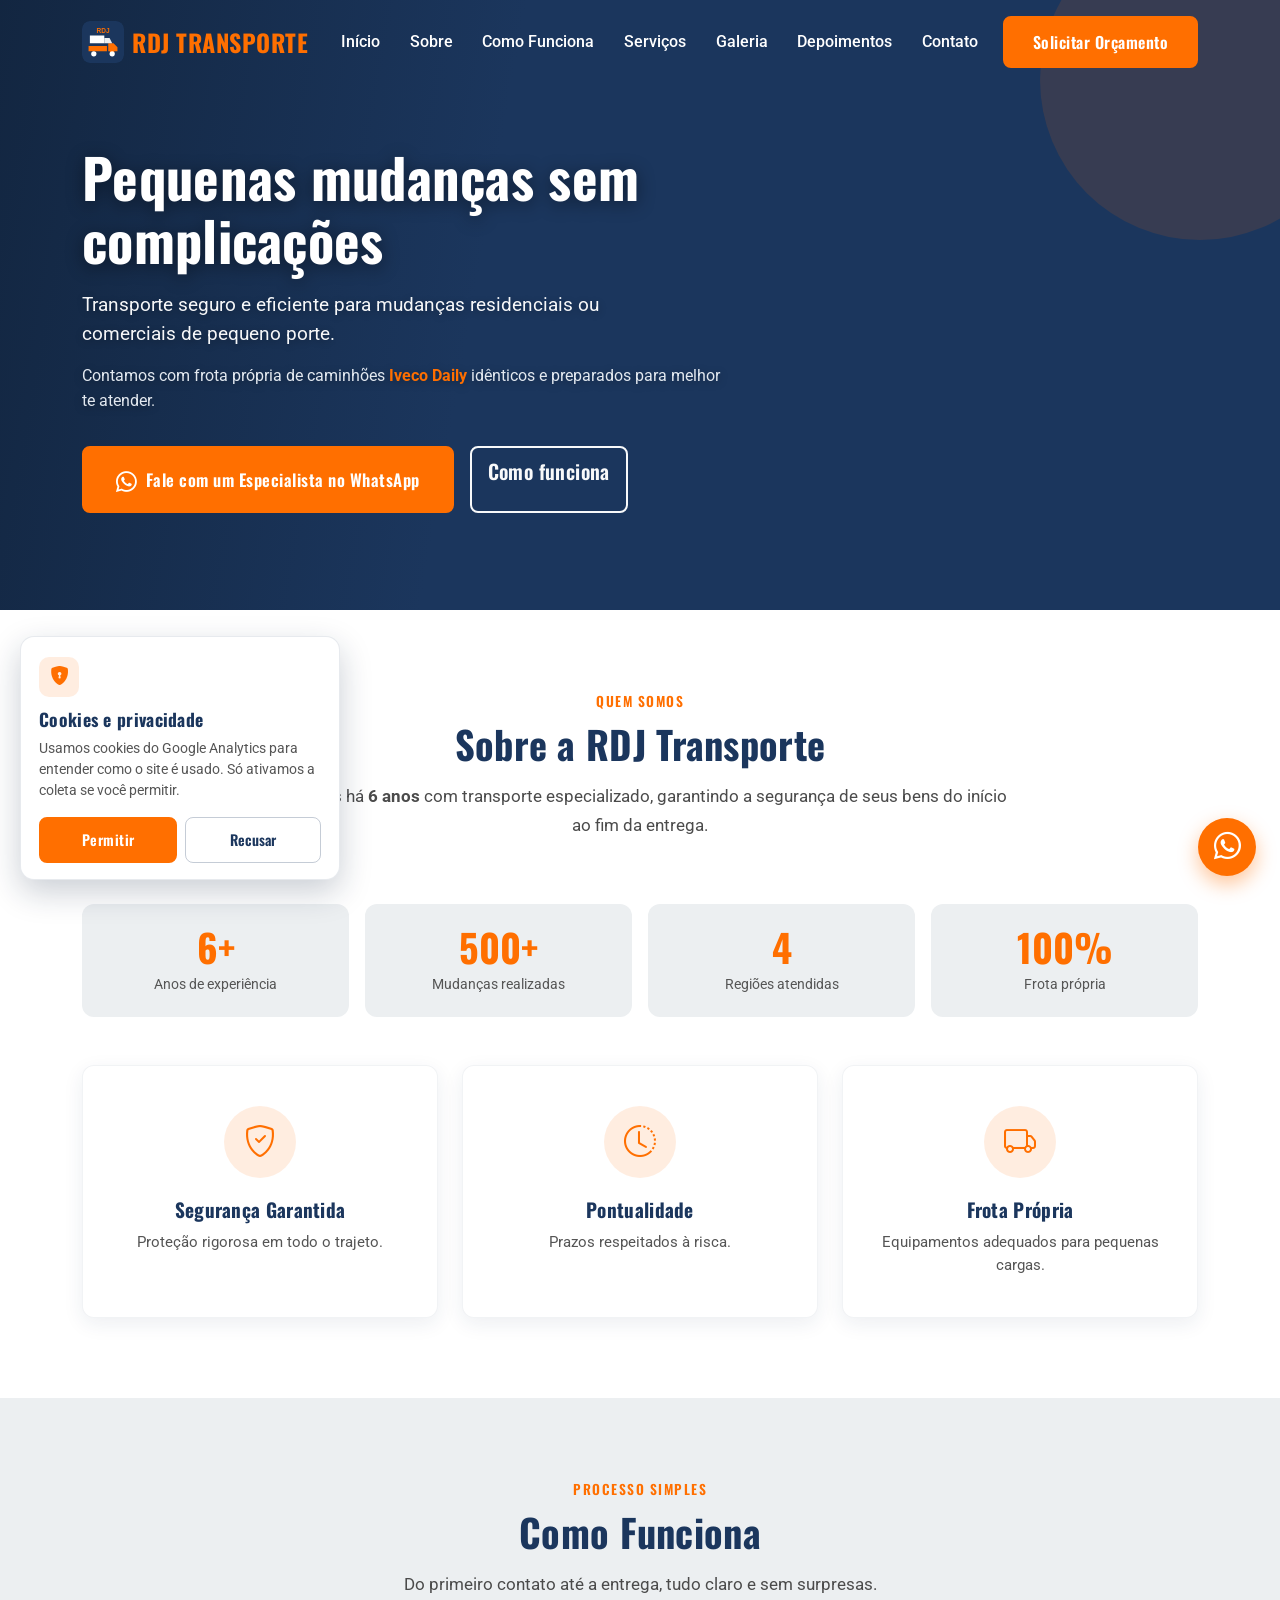
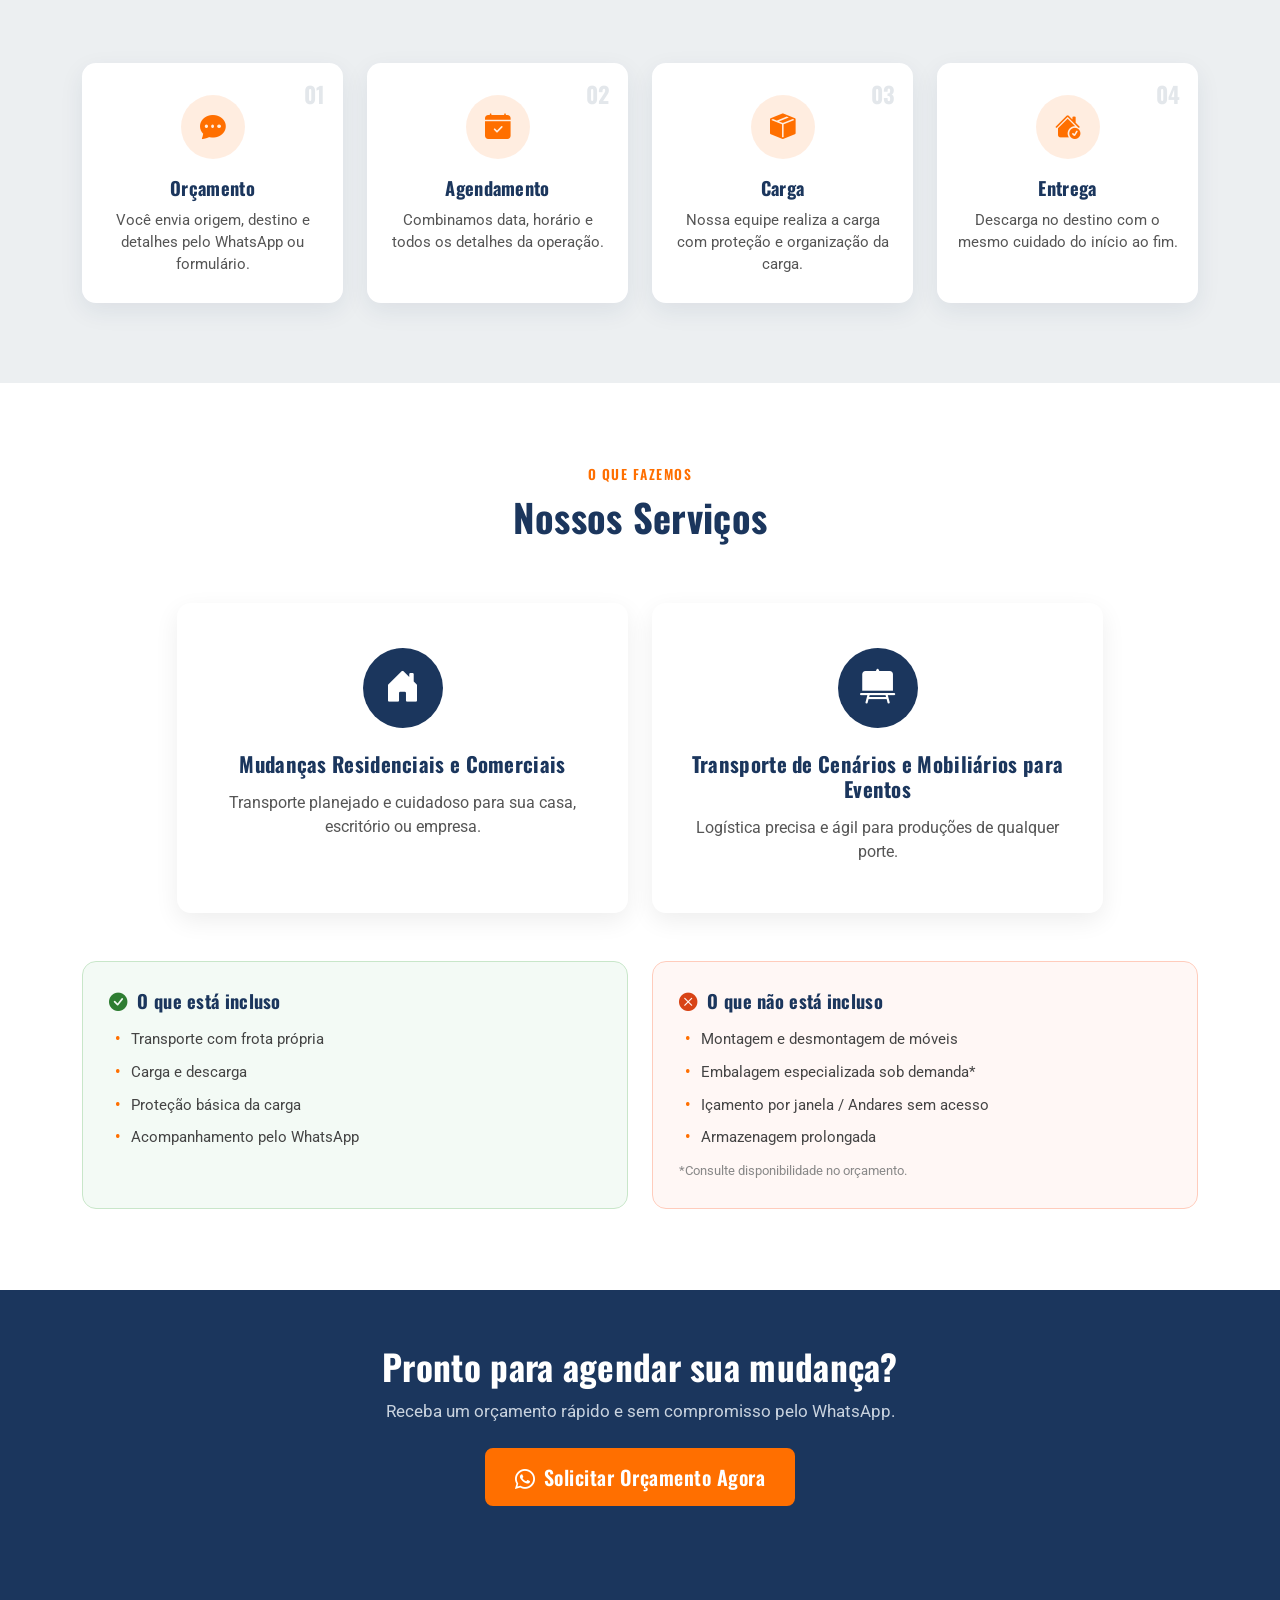
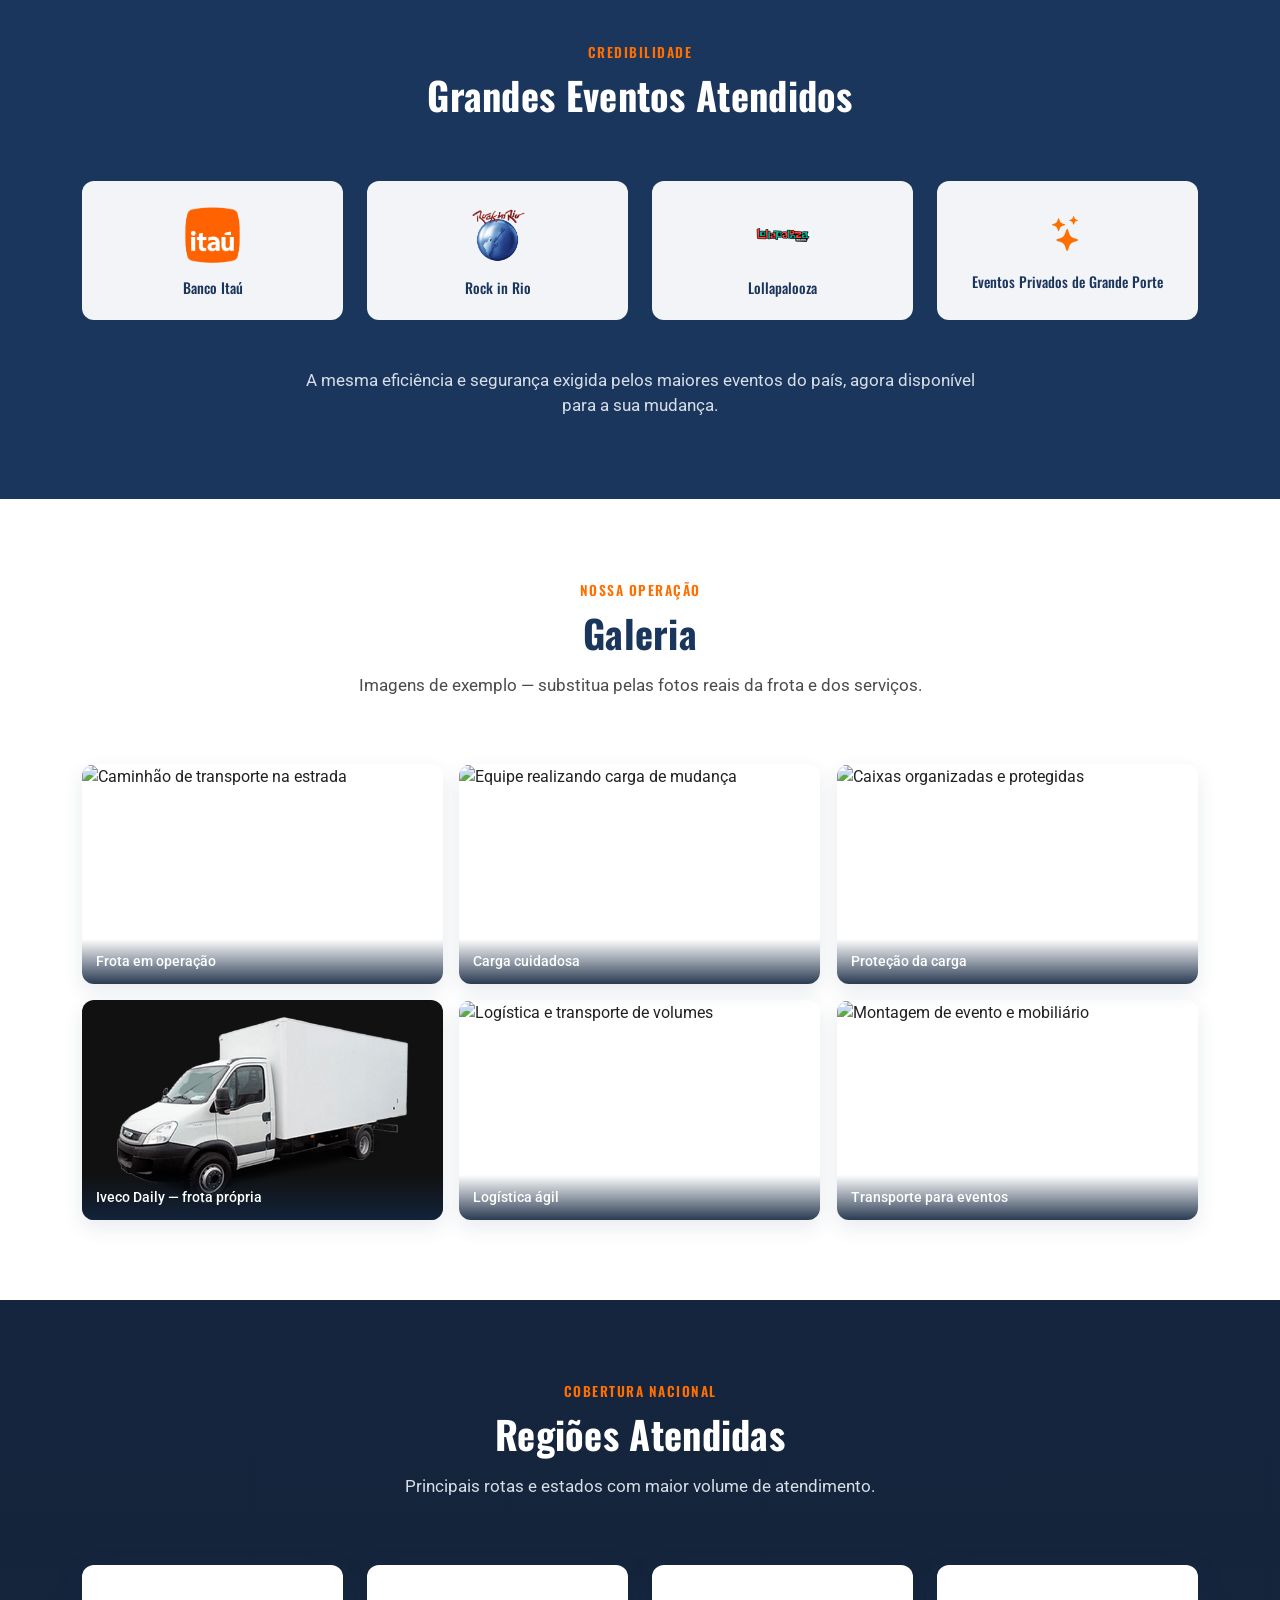
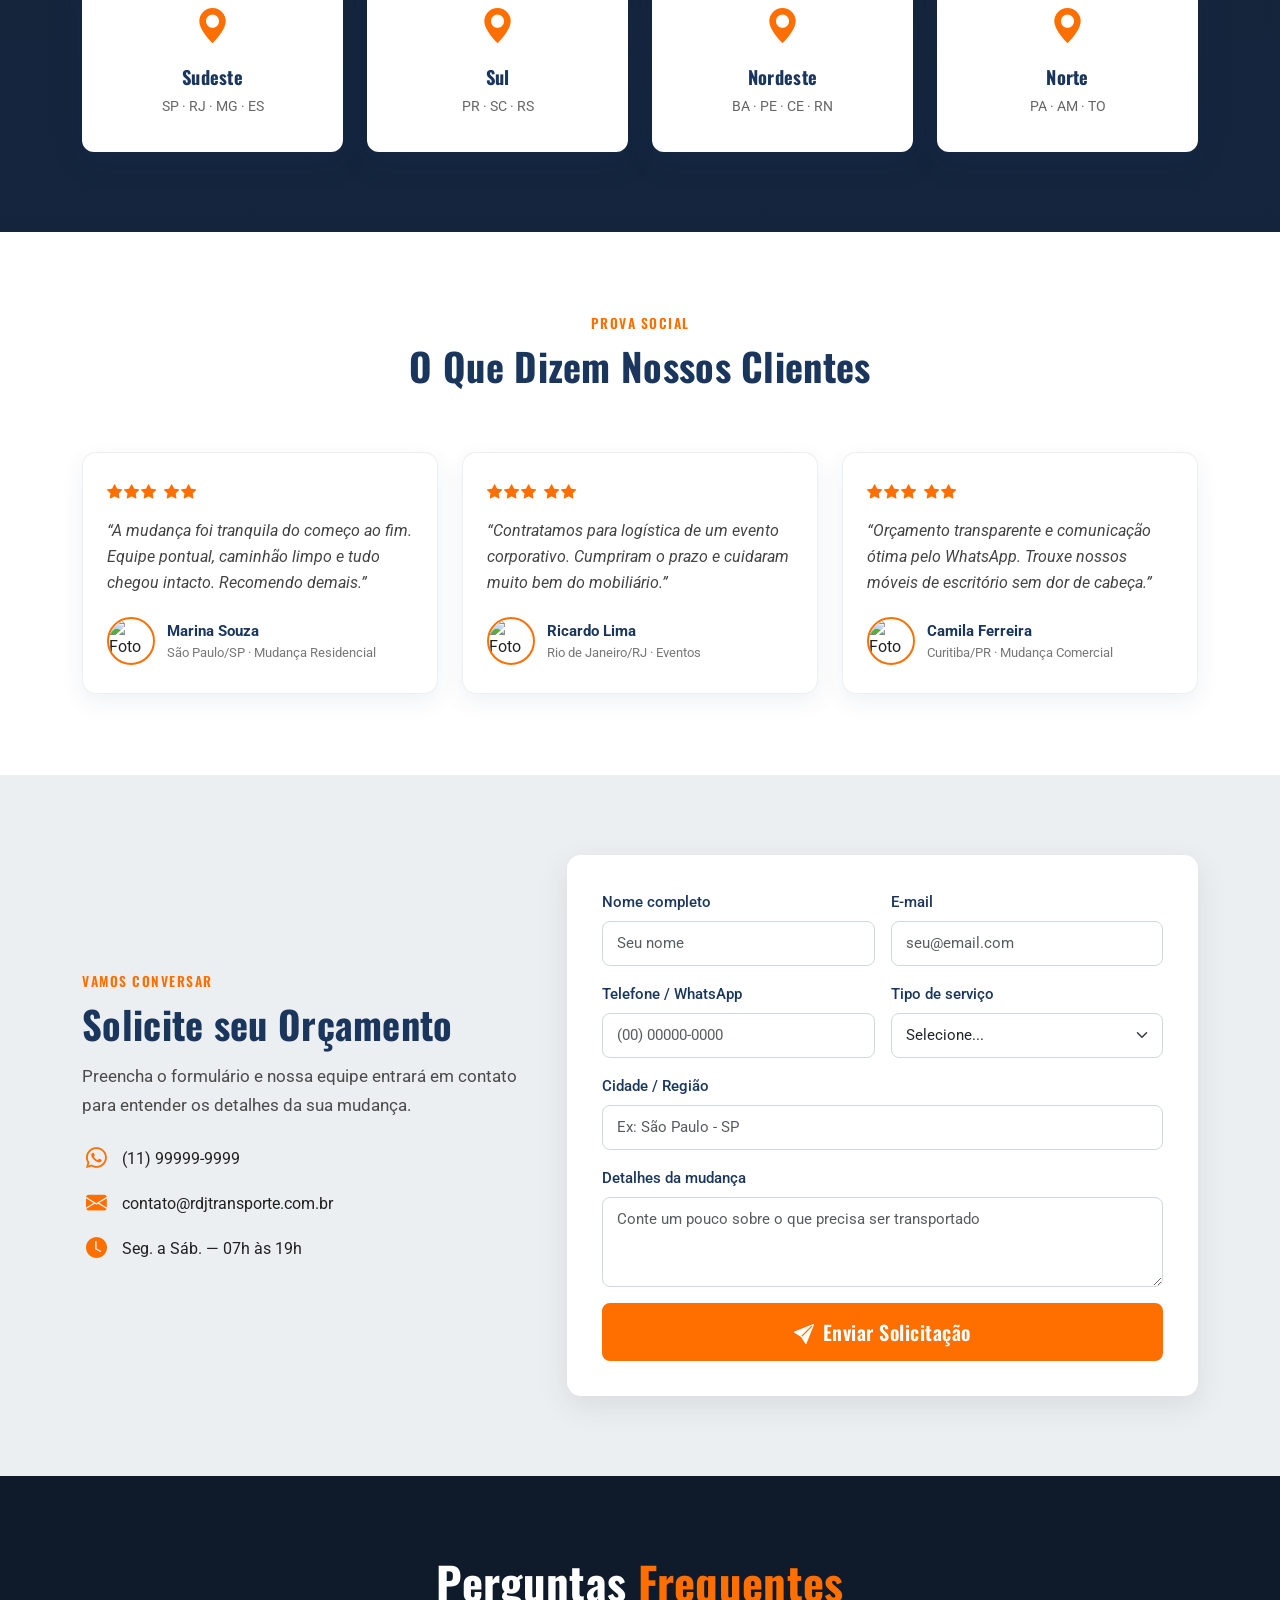
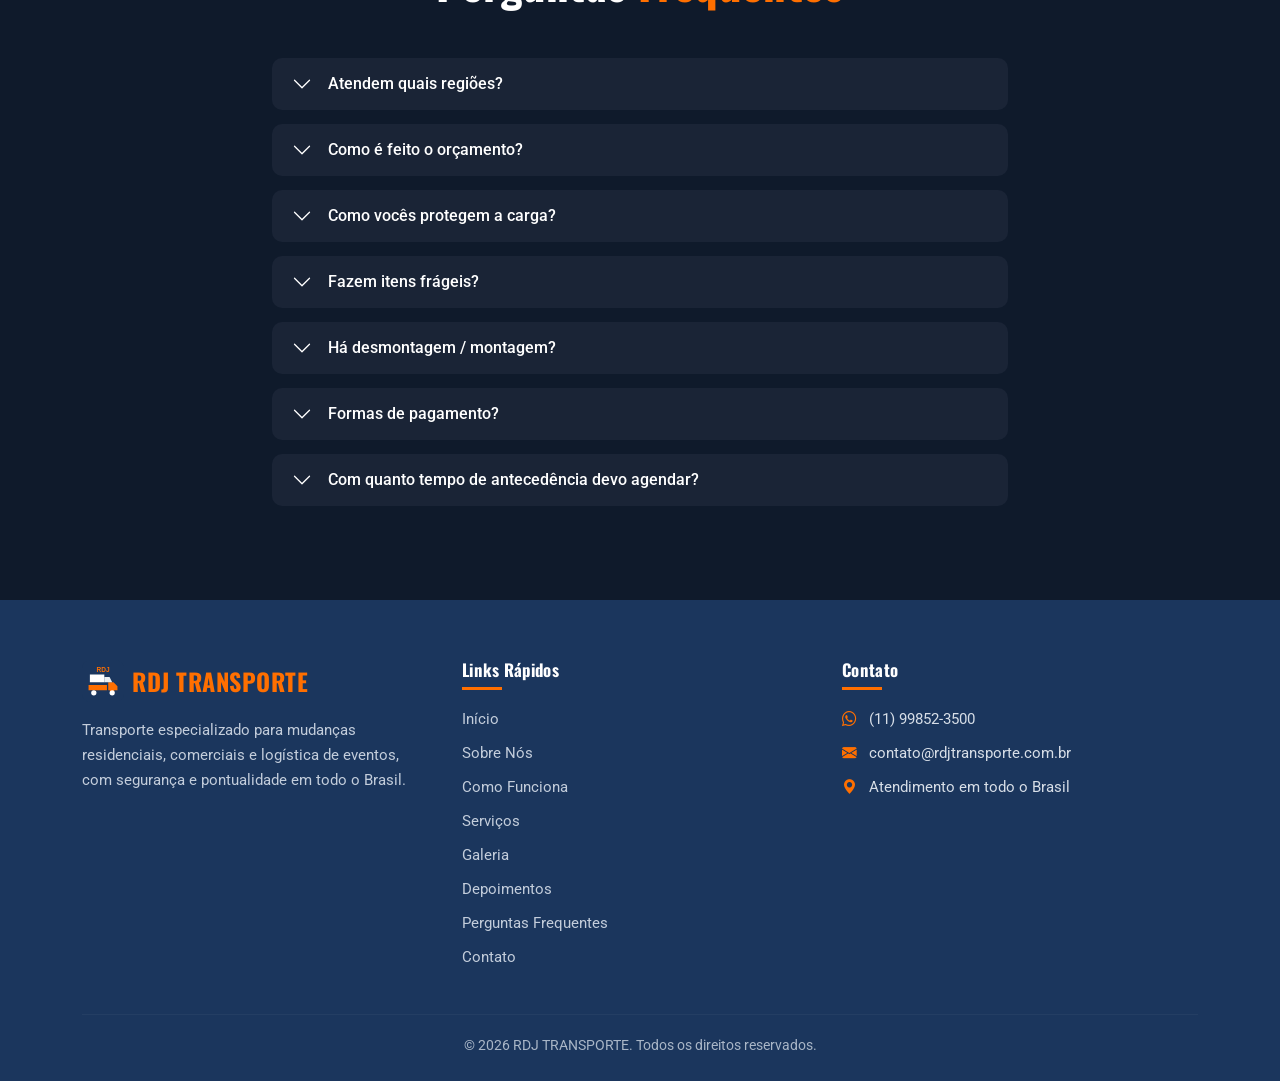
==== commit 5540955f: "Adiciona Google Analytics com consentimento em card. Exibe um card no canto esquerdo pedindo permiss" ====
--- a/index.html
+++ b/index.html
@@ -813,6 +813,26 @@
       <i class="bi bi-whatsapp"></i>
     </a>
 
+    <!-- Card de consentimento de cookies / Analytics (canto esquerdo) -->
+    <aside id="cookieConsent" class="cookie-consent d-none" role="dialog" aria-labelledby="cookieConsentTitle" aria-live="polite">
+      <div class="cookie-consent__icon" aria-hidden="true">
+        <i class="bi bi-shield-lock-fill"></i>
+      </div>
+      <h2 id="cookieConsentTitle" class="cookie-consent__title">Cookies e privacidade</h2>
+      <p class="cookie-consent__text">
+        Usamos cookies do Google Analytics para entender como o site é usado.
+        Só ativamos a coleta se você permitir.
+      </p>
+      <div class="cookie-consent__actions">
+        <button type="button" id="cookieAccept" class="btn btn-cta-orange cookie-consent__btn">
+          Permitir
+        </button>
+        <button type="button" id="cookieReject" class="btn cookie-consent__btn cookie-consent__btn--ghost">
+          Recusar
+        </button>
+      </div>
+    </aside>
+
     <!-- Bootstrap 5 JS Bundle (CDN) -->
     <script src="https://cdn.jsdelivr.net/npm/bootstrap@5.3.3/dist/js/bootstrap.bundle.min.js"></script>
 
--- a/css/style.css
+++ b/css/style.css
@@ -796,6 +796,95 @@
 }
 
 /* =========================================================
+   COOKIE CONSENT — card canto esquerdo
+   ========================================================= */
+.cookie-consent {
+  position: fixed;
+  left: 20px;
+  bottom: 20px;
+  z-index: 1000;
+  width: min(320px, calc(100vw - 40px));
+  background-color: var(--rdj-white);
+  border-radius: 14px;
+  padding: 20px 18px 16px;
+  box-shadow: 0 12px 32px rgba(18, 37, 63, 0.22);
+  border: 1px solid rgba(27, 54, 93, 0.1);
+  animation: cookie-slide-in 0.35s ease;
+}
+
+.cookie-consent__icon {
+  width: 40px;
+  height: 40px;
+  border-radius: 10px;
+  background-color: rgba(255, 111, 0, 0.12);
+  color: var(--rdj-orange);
+  display: flex;
+  align-items: center;
+  justify-content: center;
+  font-size: 1.2rem;
+  margin-bottom: 12px;
+}
+
+.cookie-consent__title {
+  font-family: var(--font-heading);
+  font-size: 1.1rem;
+  color: var(--rdj-navy);
+  margin-bottom: 8px;
+}
+
+.cookie-consent__text {
+  font-size: 0.88rem;
+  color: #555;
+  line-height: 1.5;
+  margin-bottom: 16px;
+}
+
+.cookie-consent__actions {
+  display: flex;
+  gap: 8px;
+}
+
+.cookie-consent__btn {
+  flex: 1;
+  font-family: var(--font-heading);
+  font-weight: 600;
+  font-size: 0.9rem;
+  padding: 10px 12px;
+  border-radius: 8px;
+}
+
+.cookie-consent__btn--ghost {
+  background-color: transparent;
+  border: 1px solid rgba(27, 54, 93, 0.25);
+  color: var(--rdj-navy);
+  transition: background-color 0.25s ease, border-color 0.25s ease, color 0.25s ease;
+}
+
+.cookie-consent__btn--ghost:hover {
+  background-color: var(--rdj-gray-light);
+  border-color: var(--rdj-navy);
+  color: var(--rdj-navy);
+}
+
+@keyframes cookie-slide-in {
+  from {
+    opacity: 0;
+    transform: translateY(16px);
+  }
+  to {
+    opacity: 1;
+    transform: translateY(0);
+  }
+}
+
+@media (max-width: 575.98px) {
+  .cookie-consent {
+    left: 12px;
+    bottom: 88px; /* acima do botão WhatsApp em mobile */
+  }
+}
+
+/* =========================================================
    NÚMEROS / STATS
    ========================================================= */
 .stat-card {
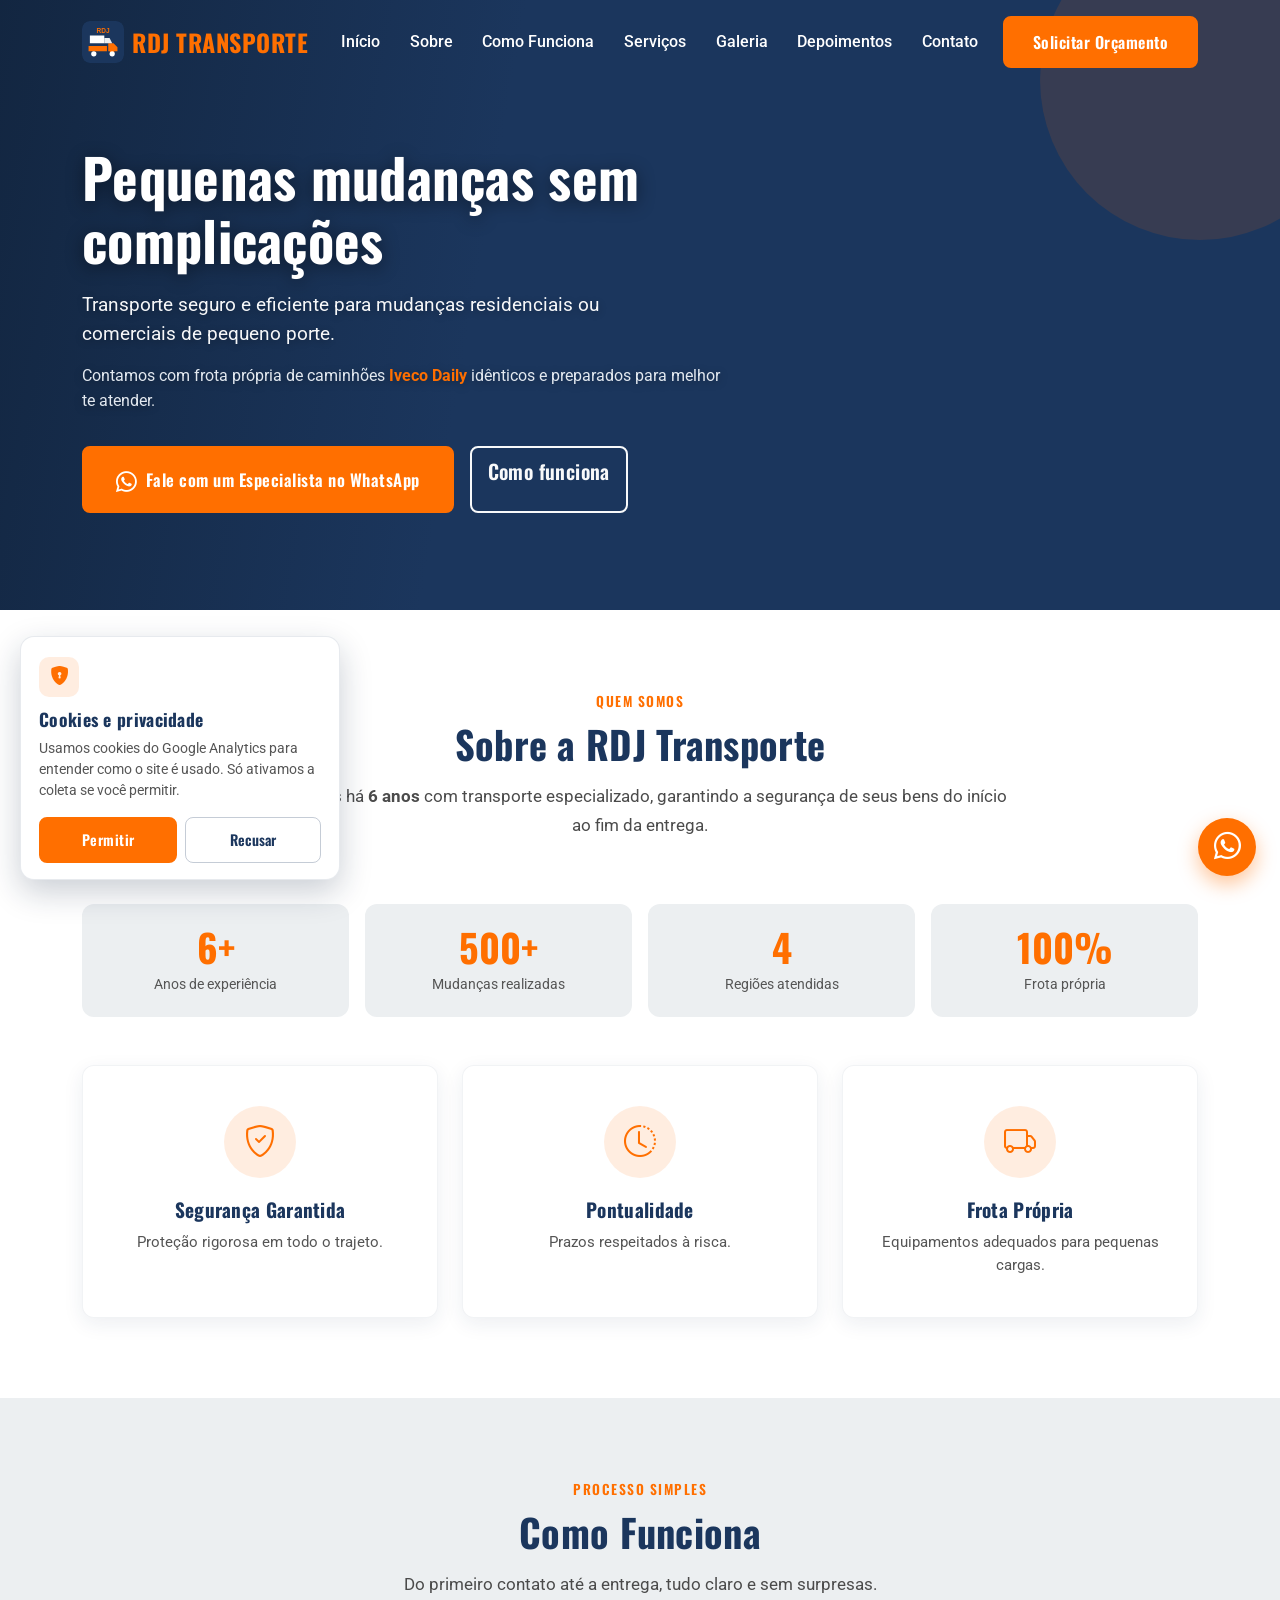
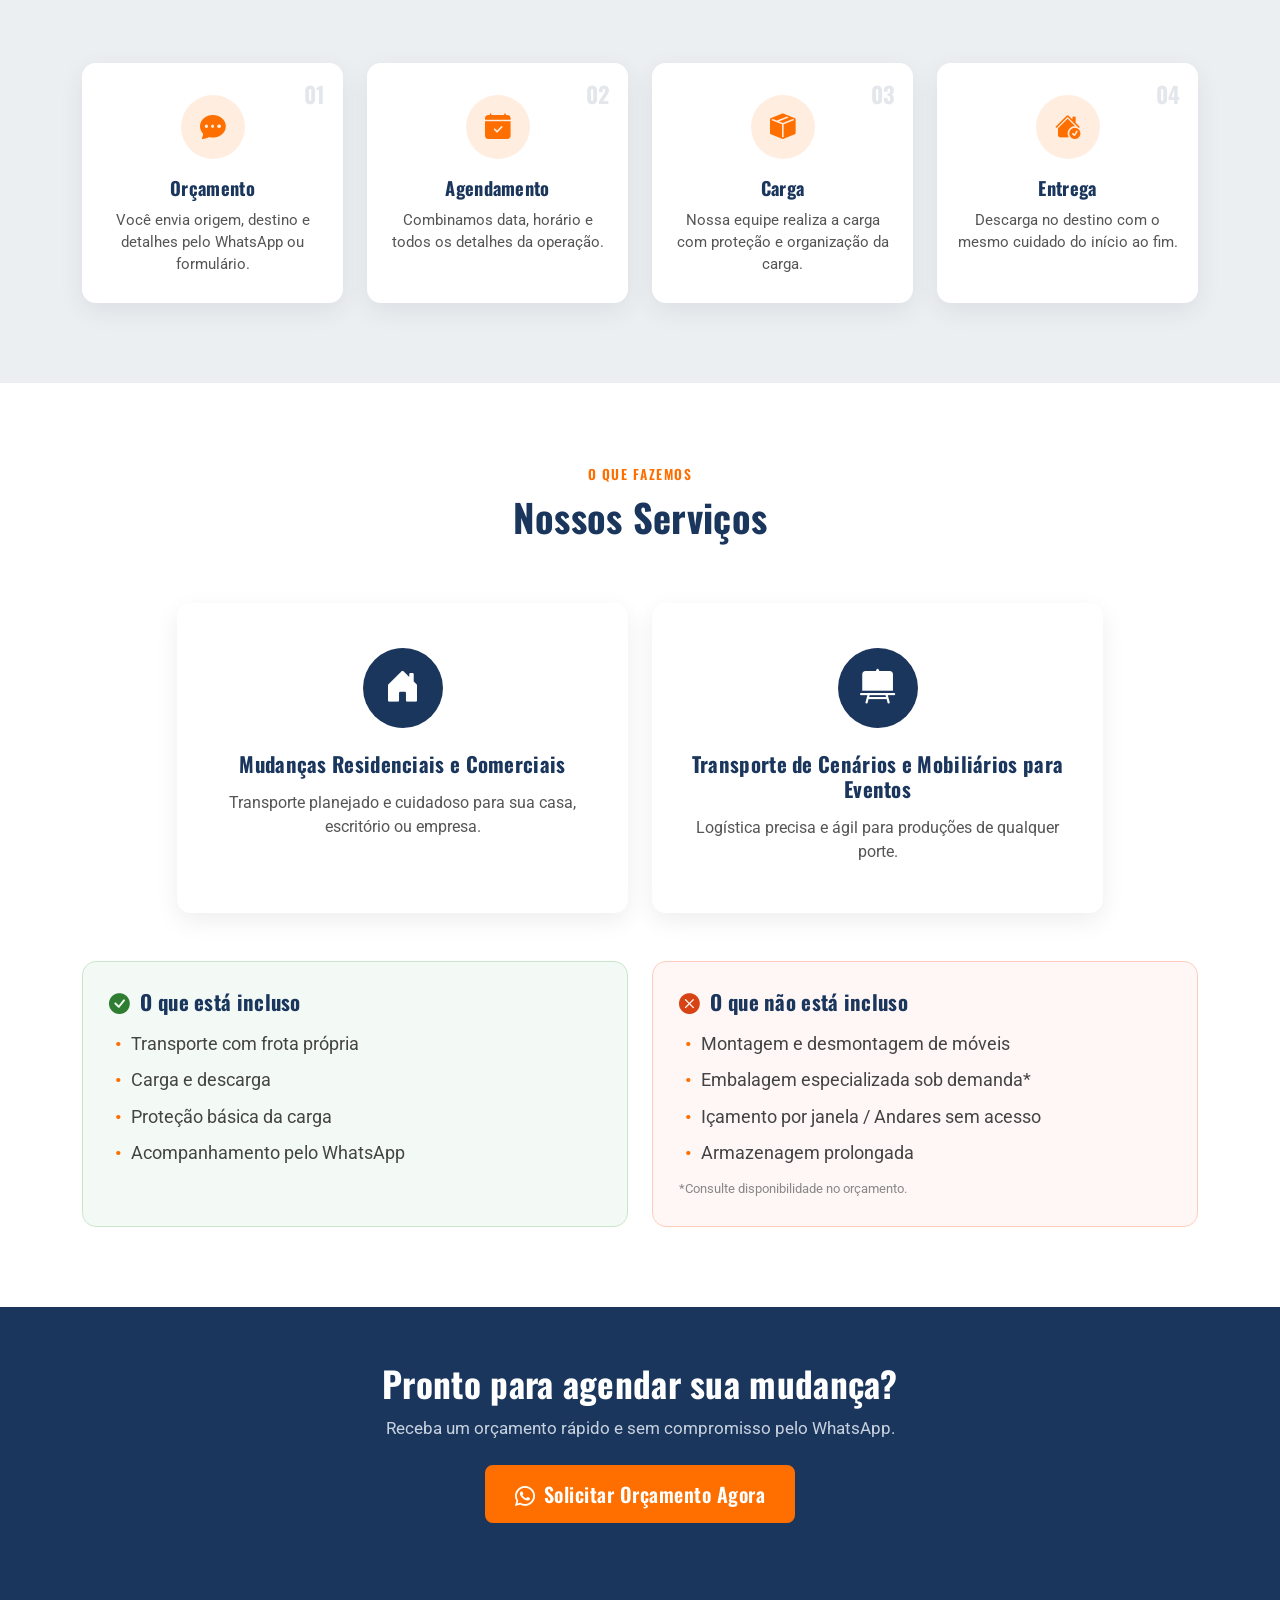
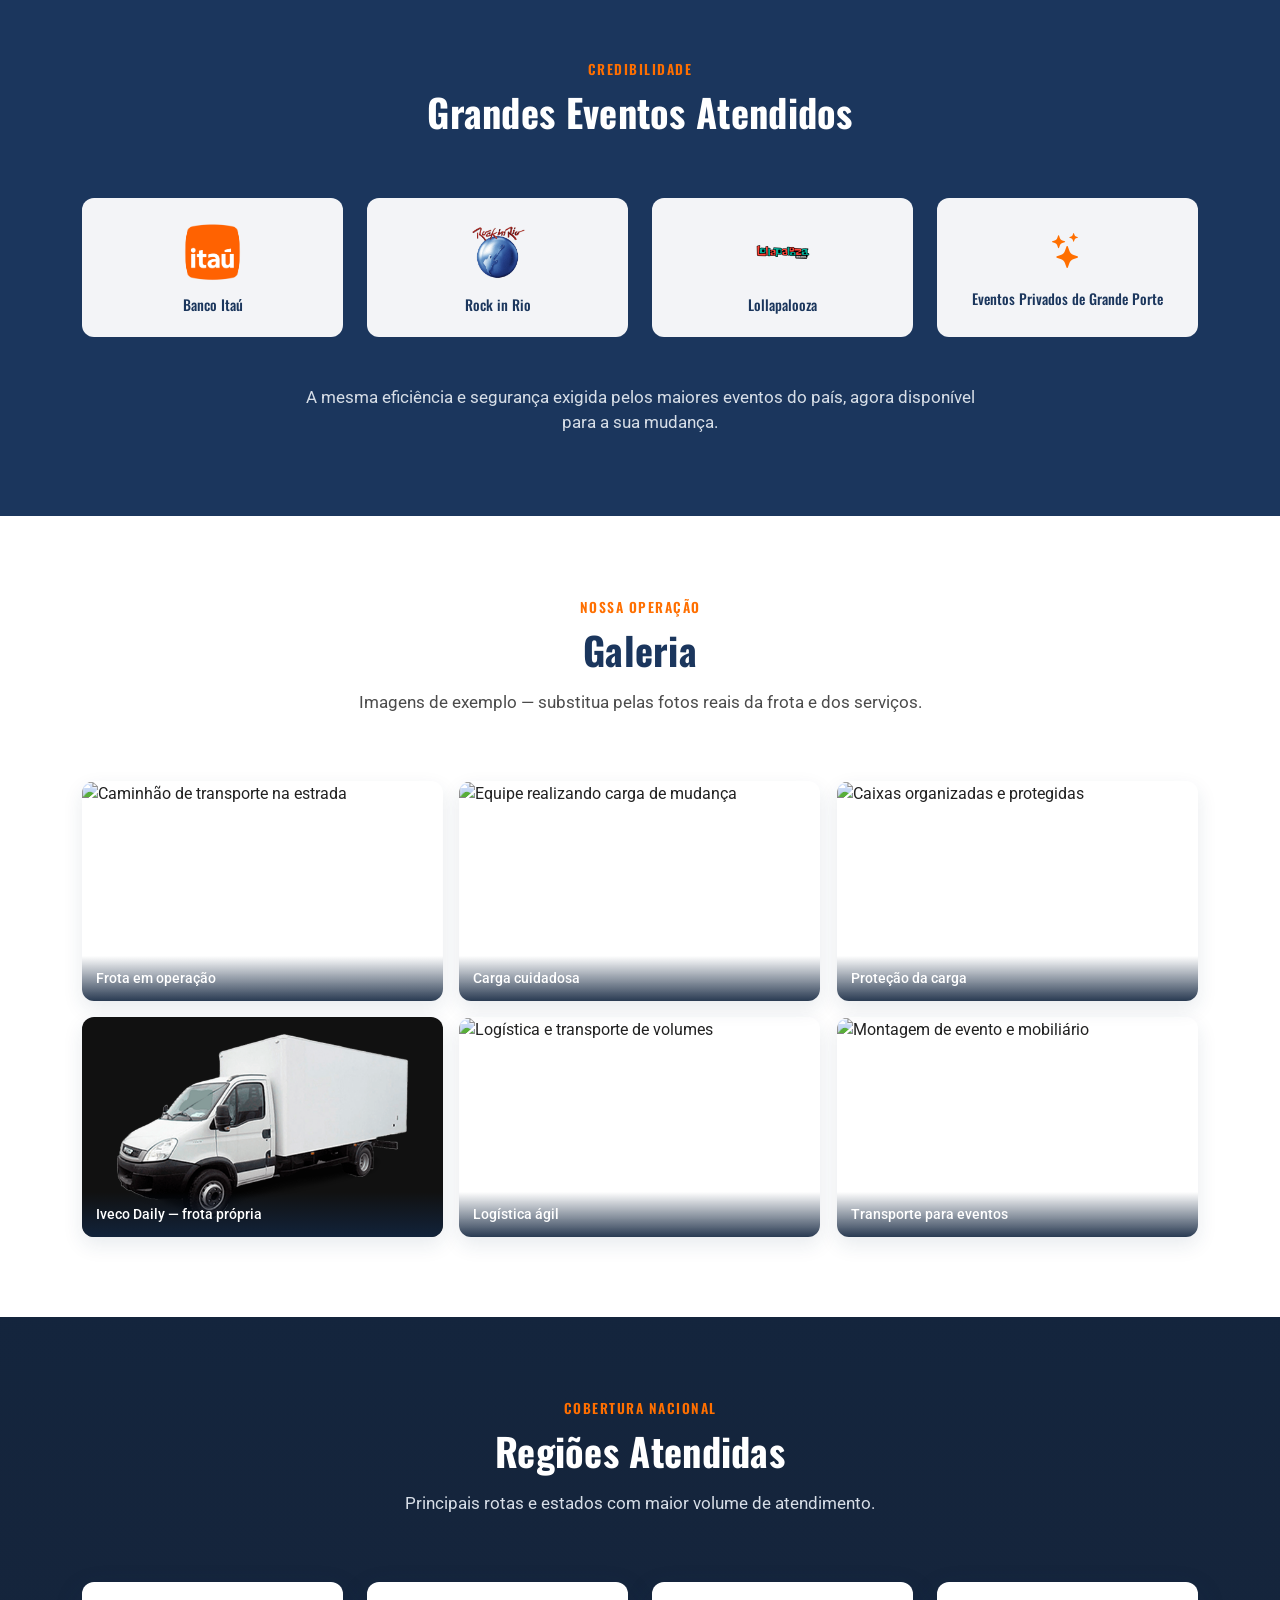
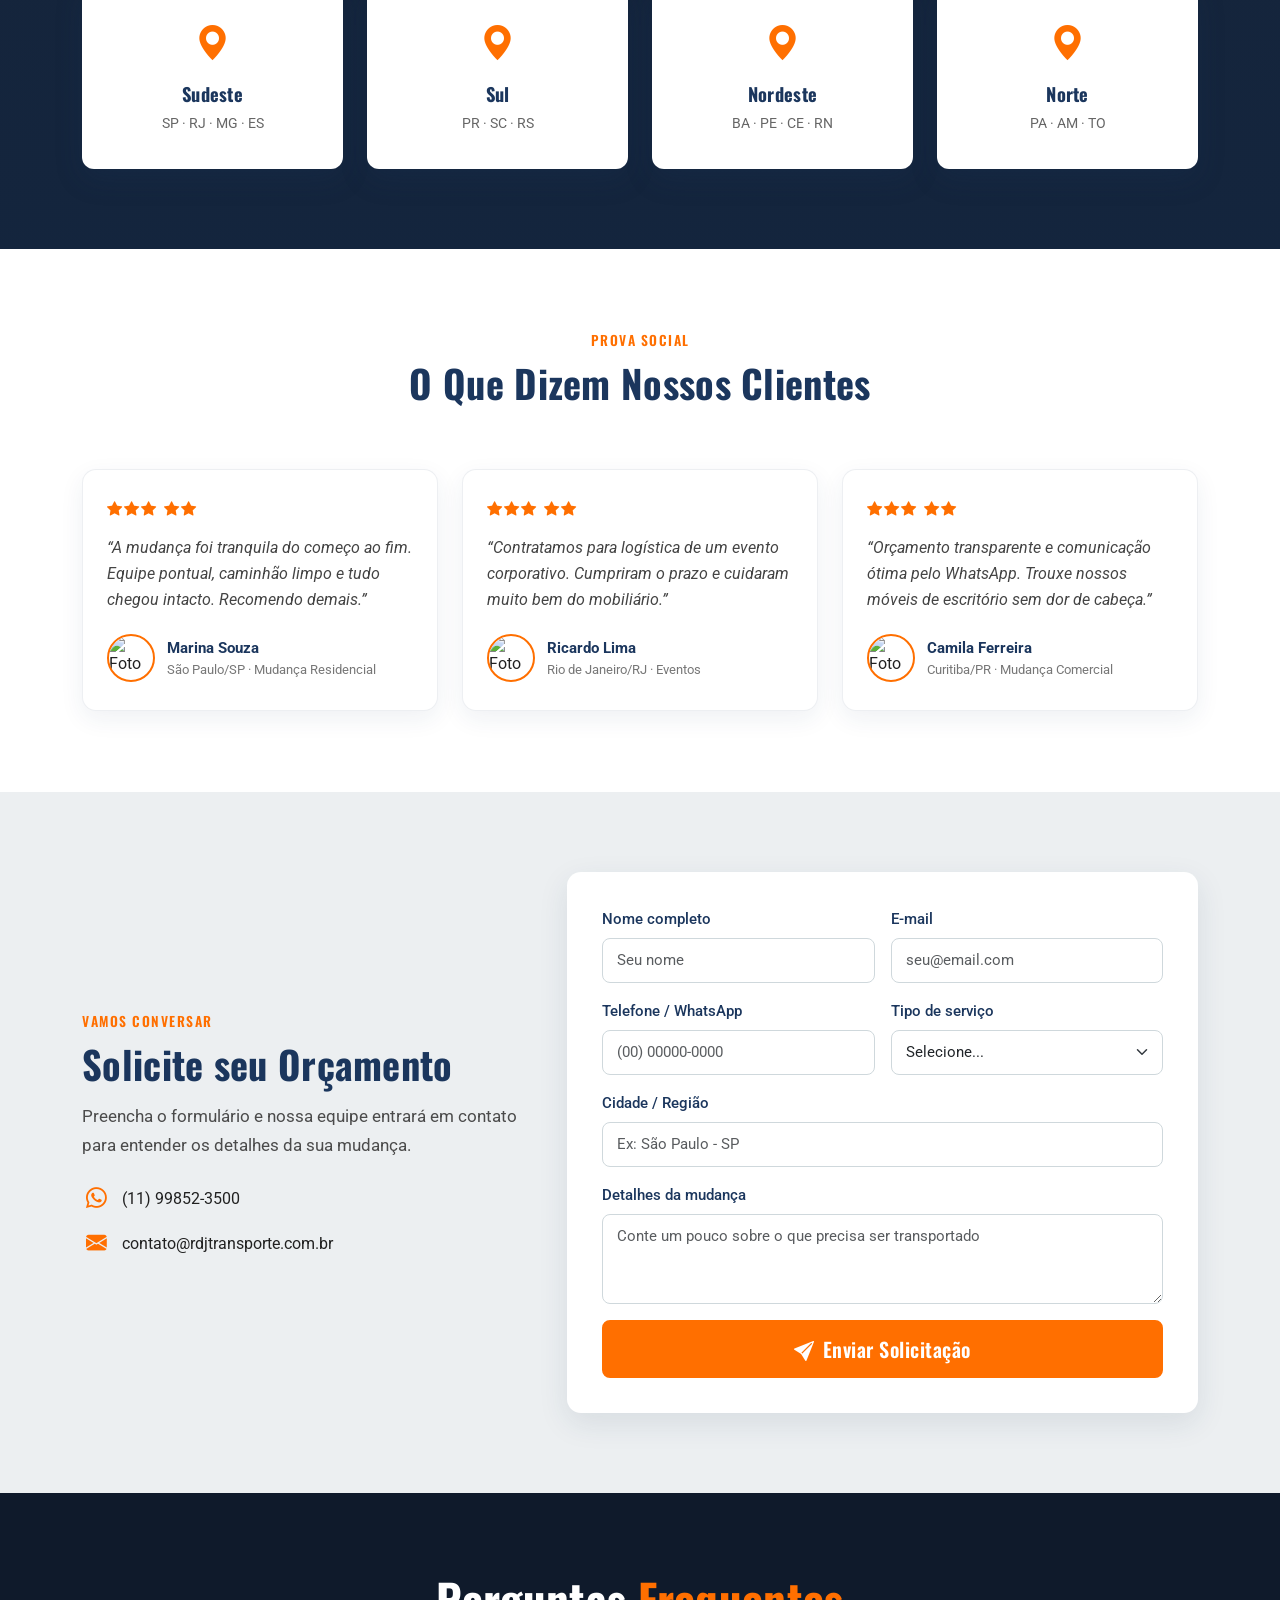
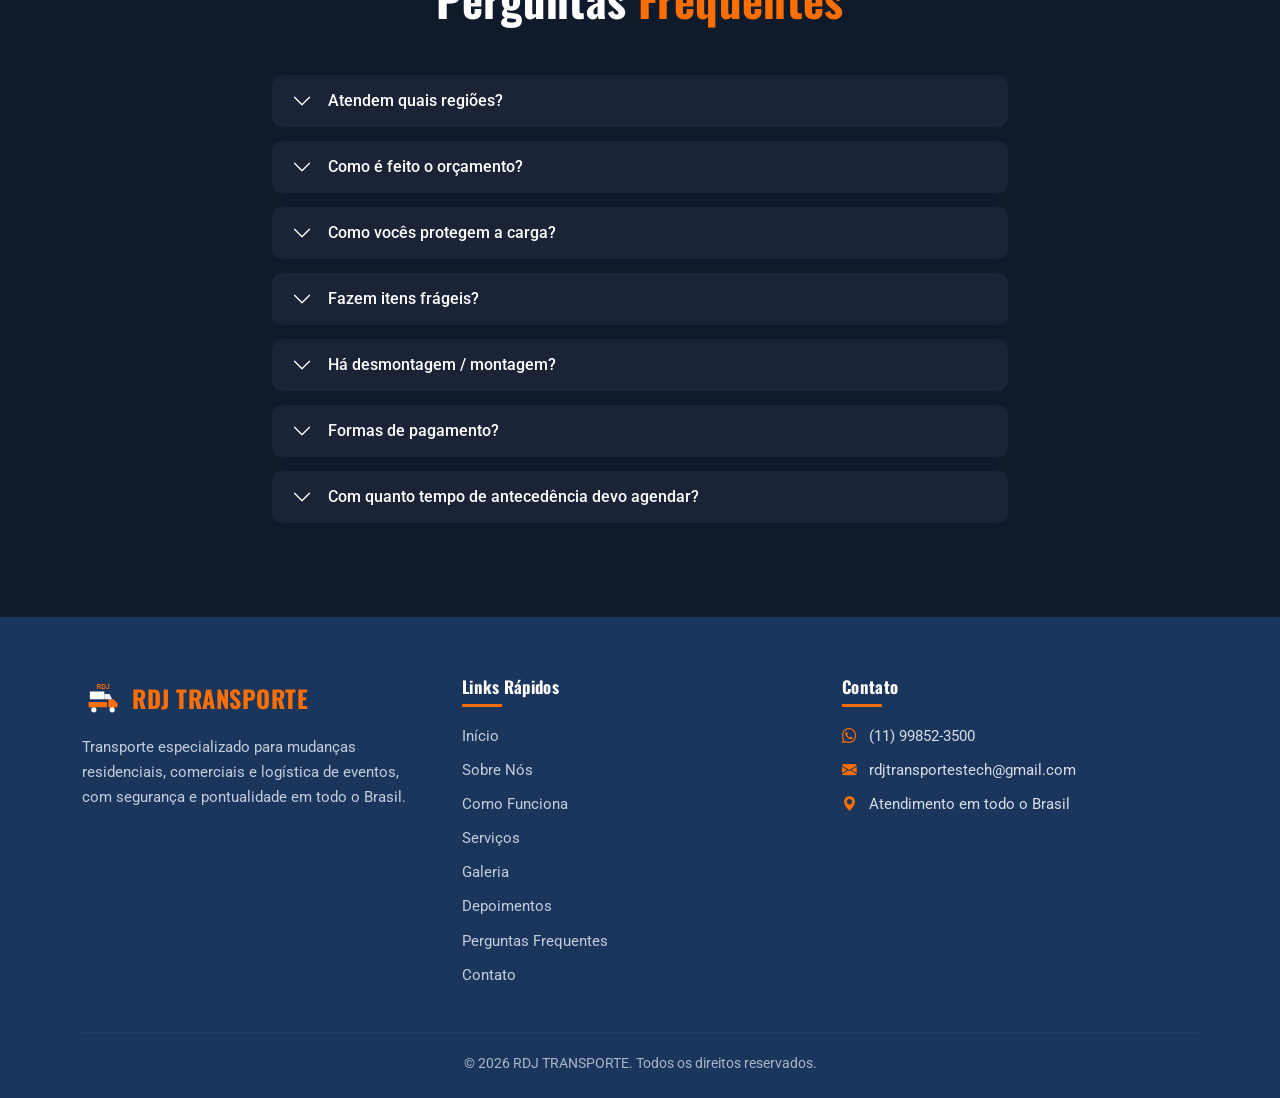
==== commit 3bc0ae4e: "FEAT: Ajuste em informações de contato e estilização" ====
--- a/index.html
+++ b/index.html
@@ -533,15 +533,11 @@
               <ul class="contact-info-list list-unstyled">
                 <li>
                   <i class="bi bi-whatsapp"></i>
-                  <span>(11) 99999-9999</span>
+                  <span>(11) 99852-3500</span>
                 </li>
                 <li>
                   <i class="bi bi-envelope-fill"></i>
                   <span>contato@rdjtransporte.com.br</span>
-                </li>
-                <li>
-                  <i class="bi bi-clock-fill"></i>
-                  <span>Seg. a Sáb. — 07h às 19h</span>
                 </li>
               </ul>
             </div>
@@ -787,7 +783,7 @@
             <h4 class="footer-heading">Contato</h4>
             <ul class="footer-contact list-unstyled">
               <li><i class="bi bi-whatsapp"></i> (11) 99852-3500</li>
-              <li><i class="bi bi-envelope-fill"></i> contato@rdjtransporte.com.br</li>
+              <li><i class="bi bi-envelope-fill"></i> rdjtransportestech@gmail.com</li>
               <li><i class="bi bi-geo-alt-fill"></i> Atendimento em todo o Brasil</li>
             </ul>
           </div>
--- a/css/style.css
+++ b/css/style.css
@@ -981,7 +981,7 @@
 }
 
 .inclusao-title {
-  font-size: 1.15rem;
+  font-size: 1.3rem;
   color: var(--rdj-navy);
   margin-bottom: 16px;
   display: flex;
@@ -1007,7 +1007,7 @@
   position: relative;
   padding-left: 22px;
   margin-bottom: 10px;
-  font-size: 0.95rem;
+  font-size: 1.1rem;
   color: #444;
 }
 
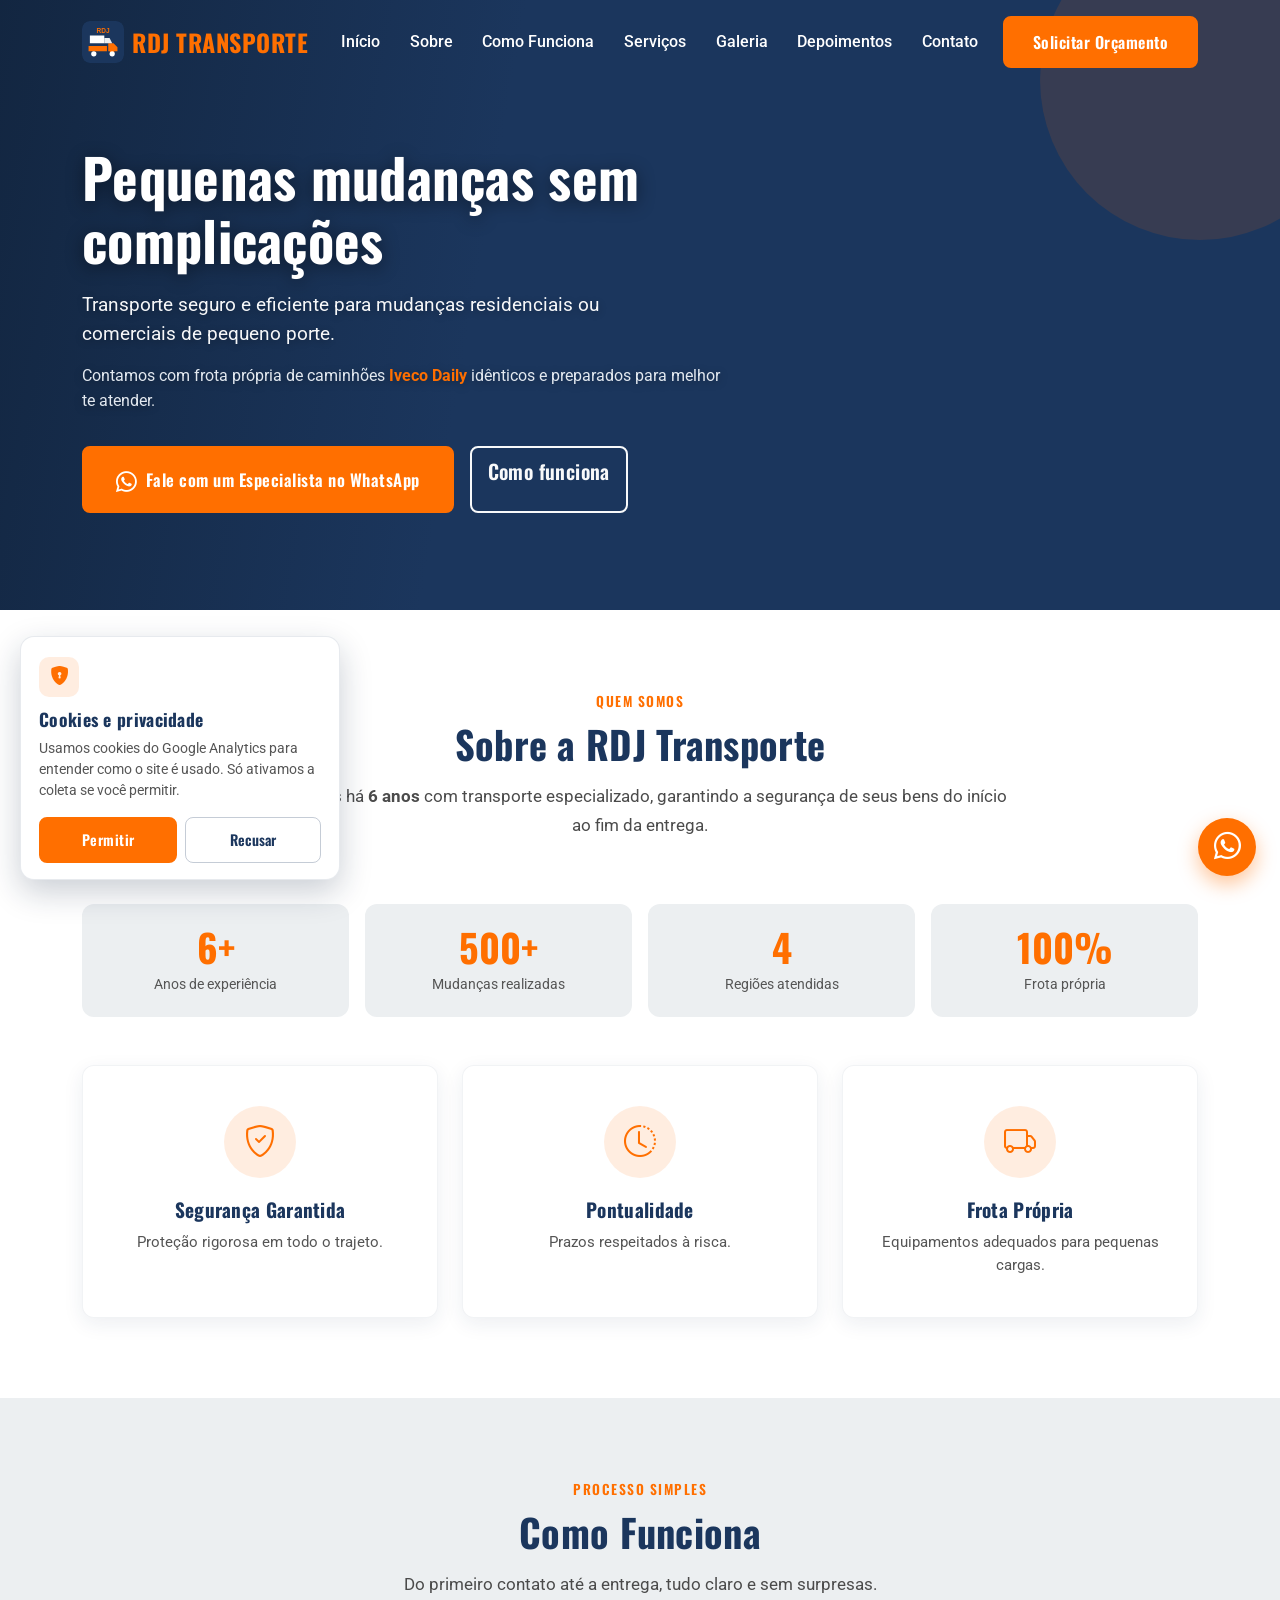
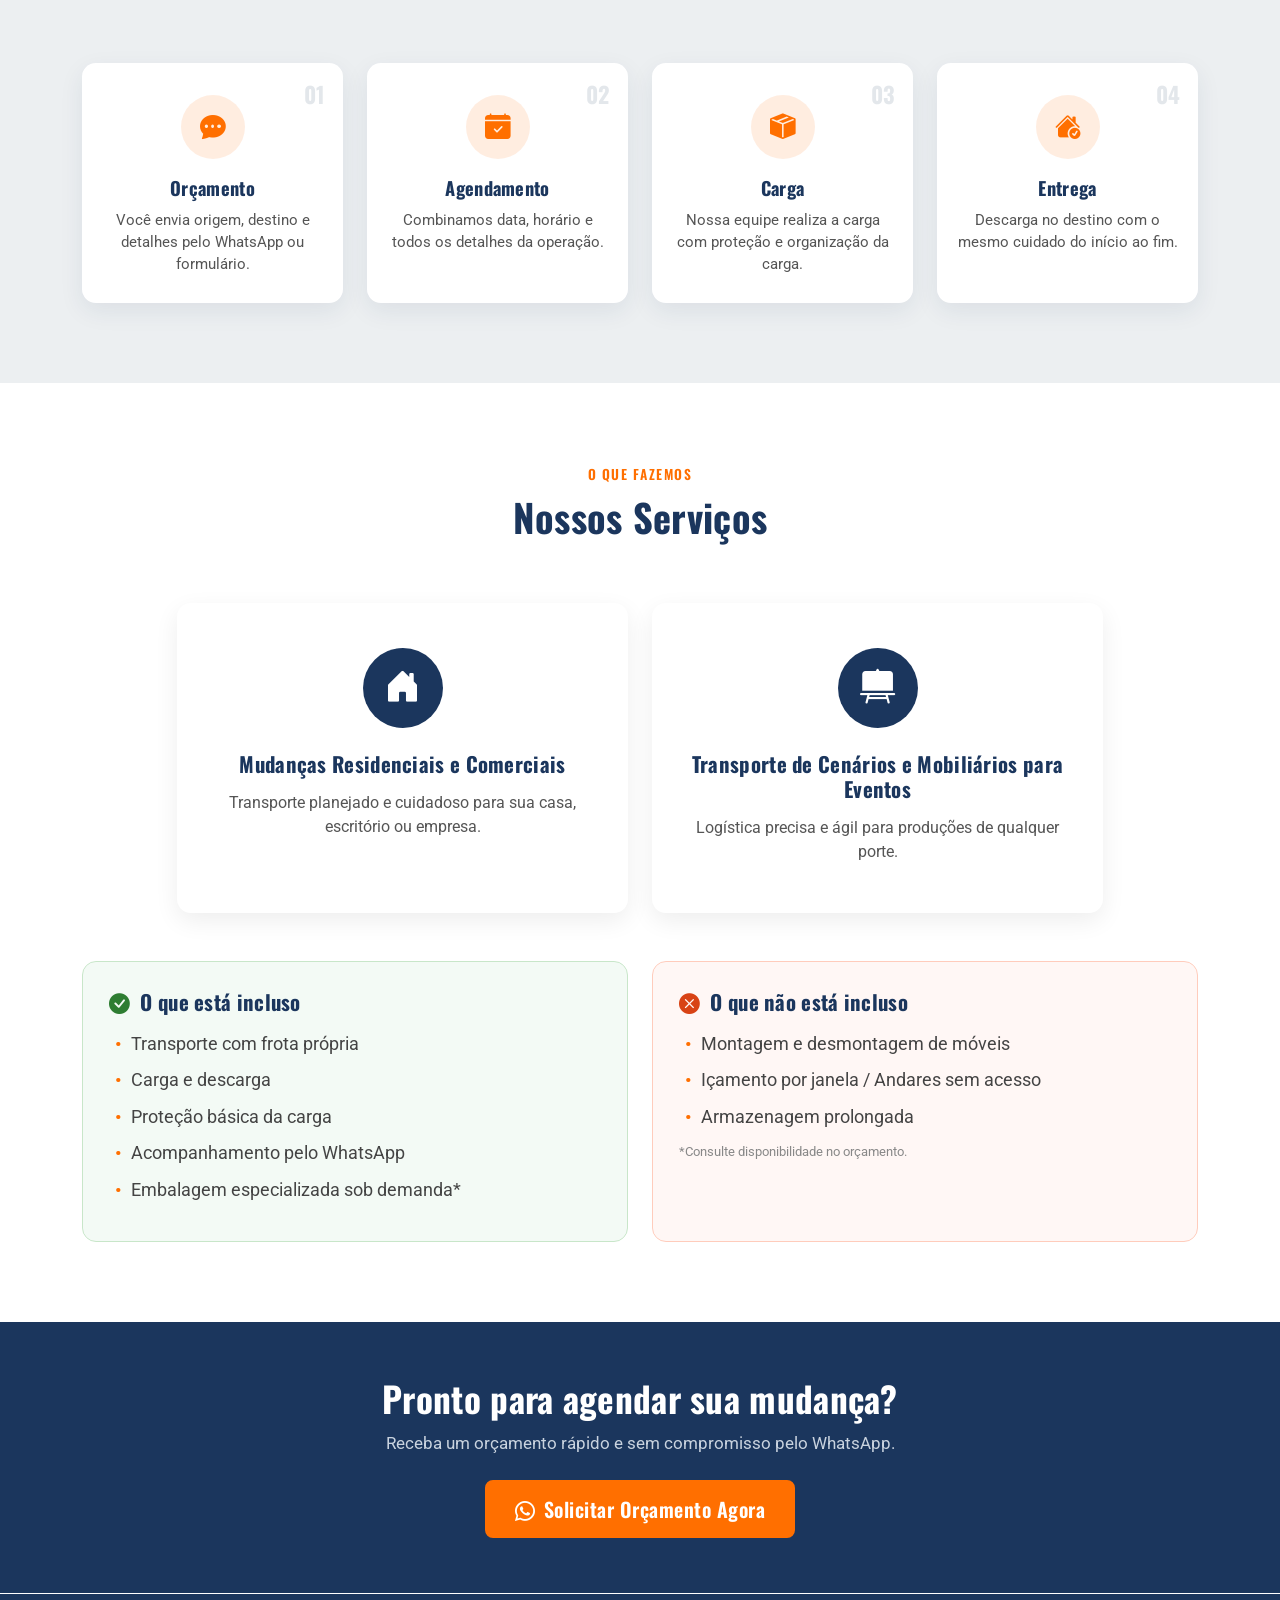
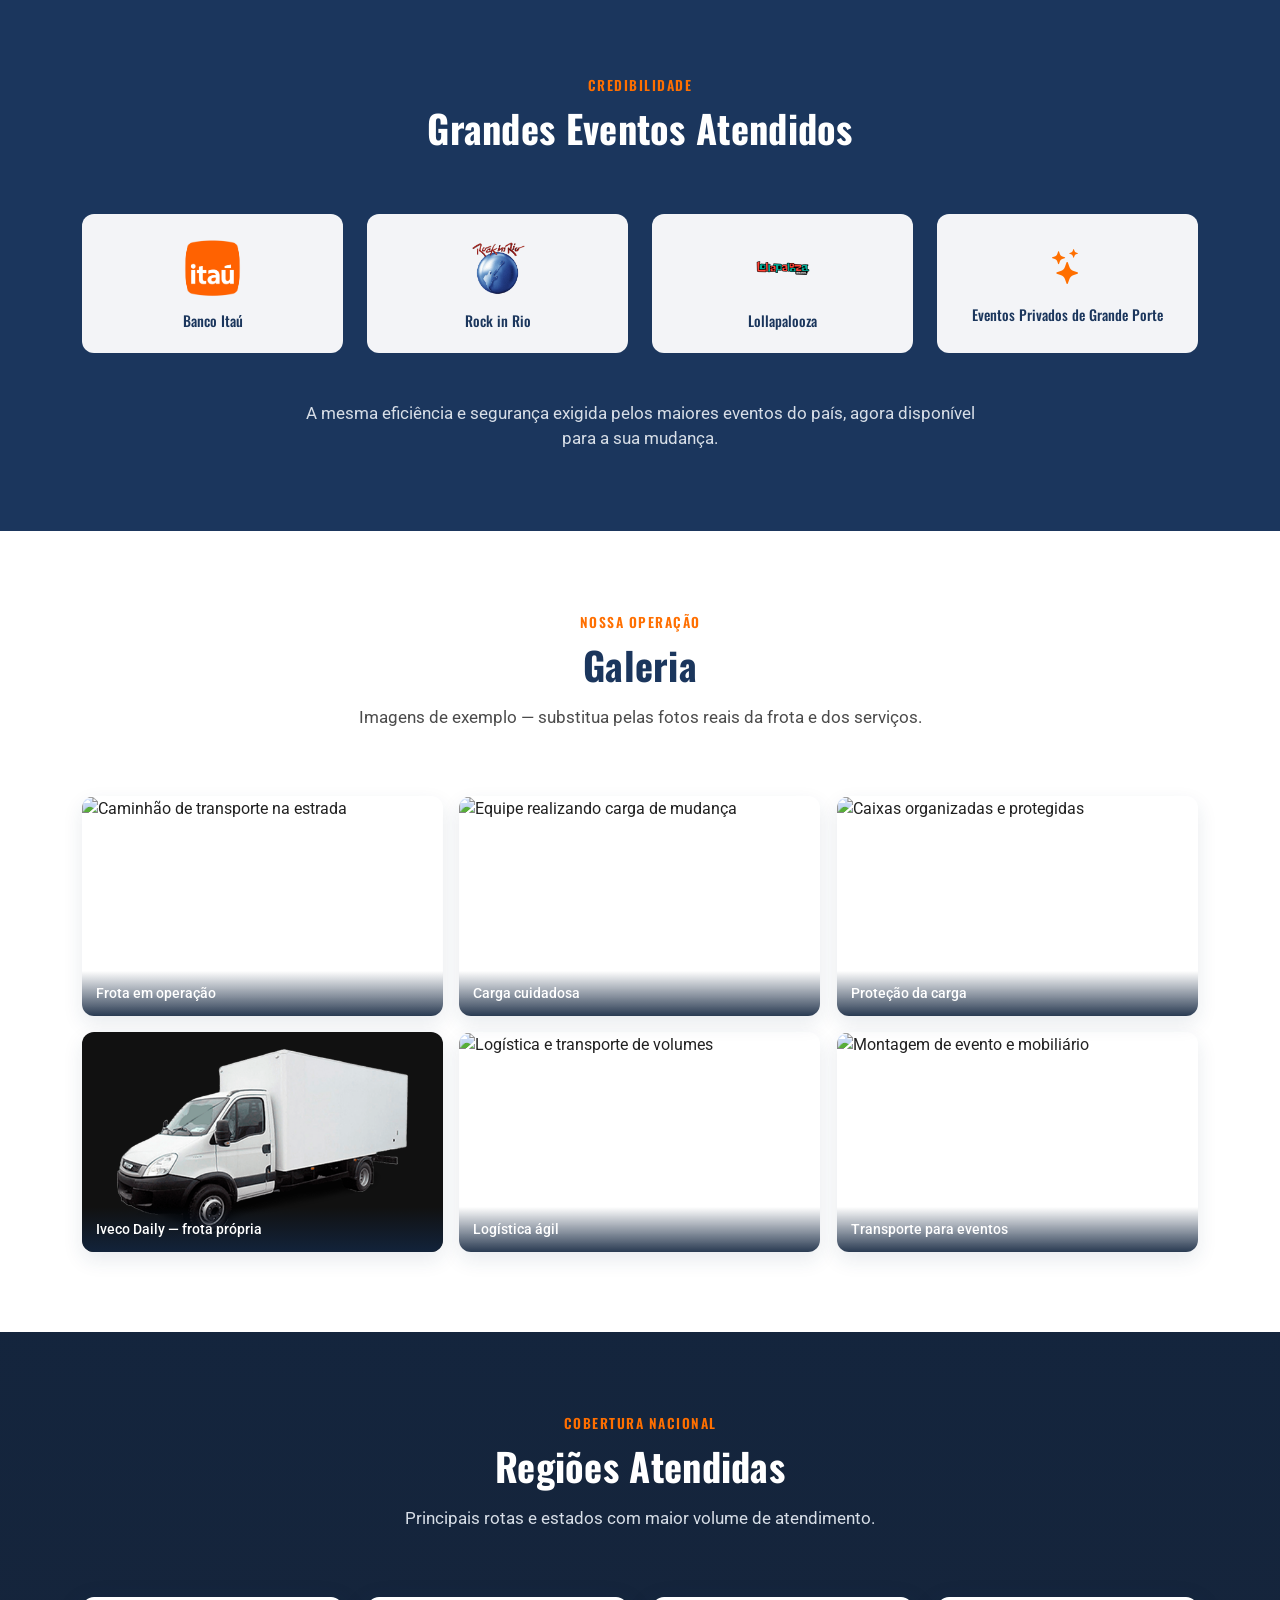
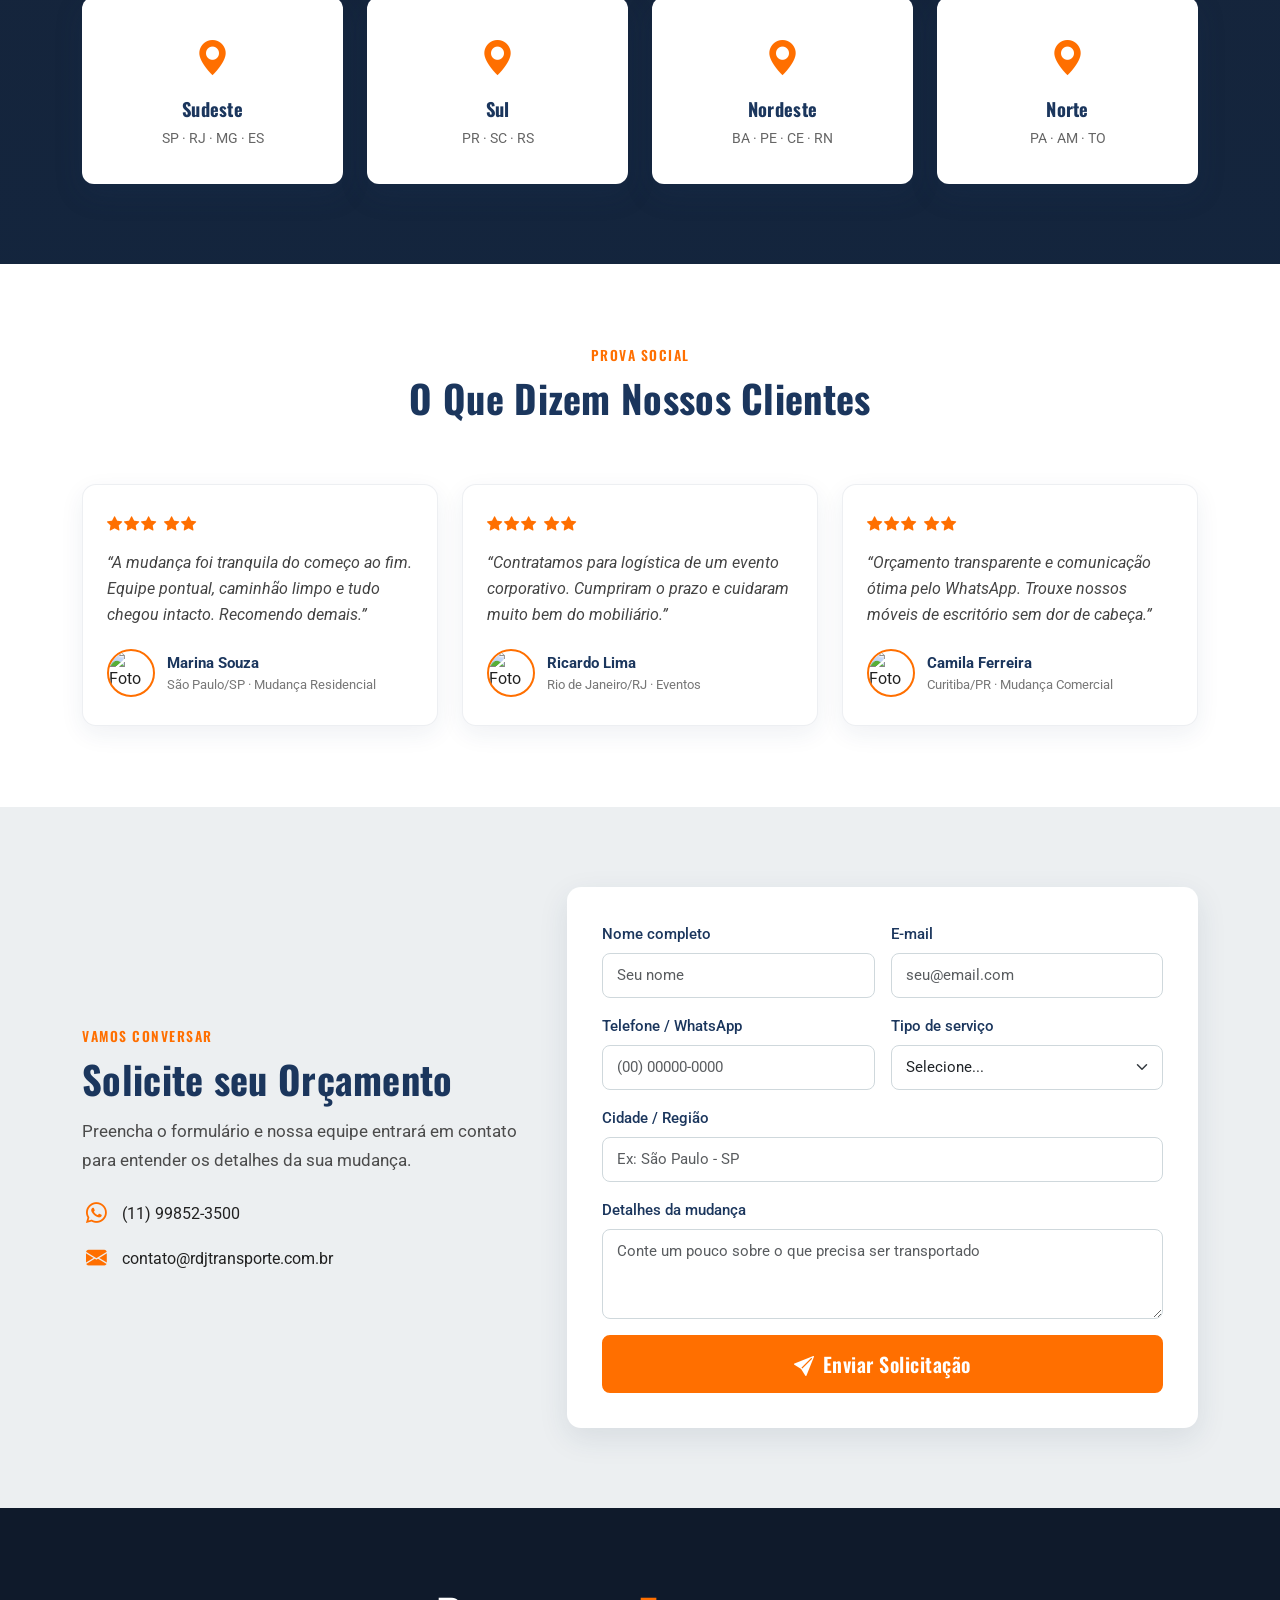
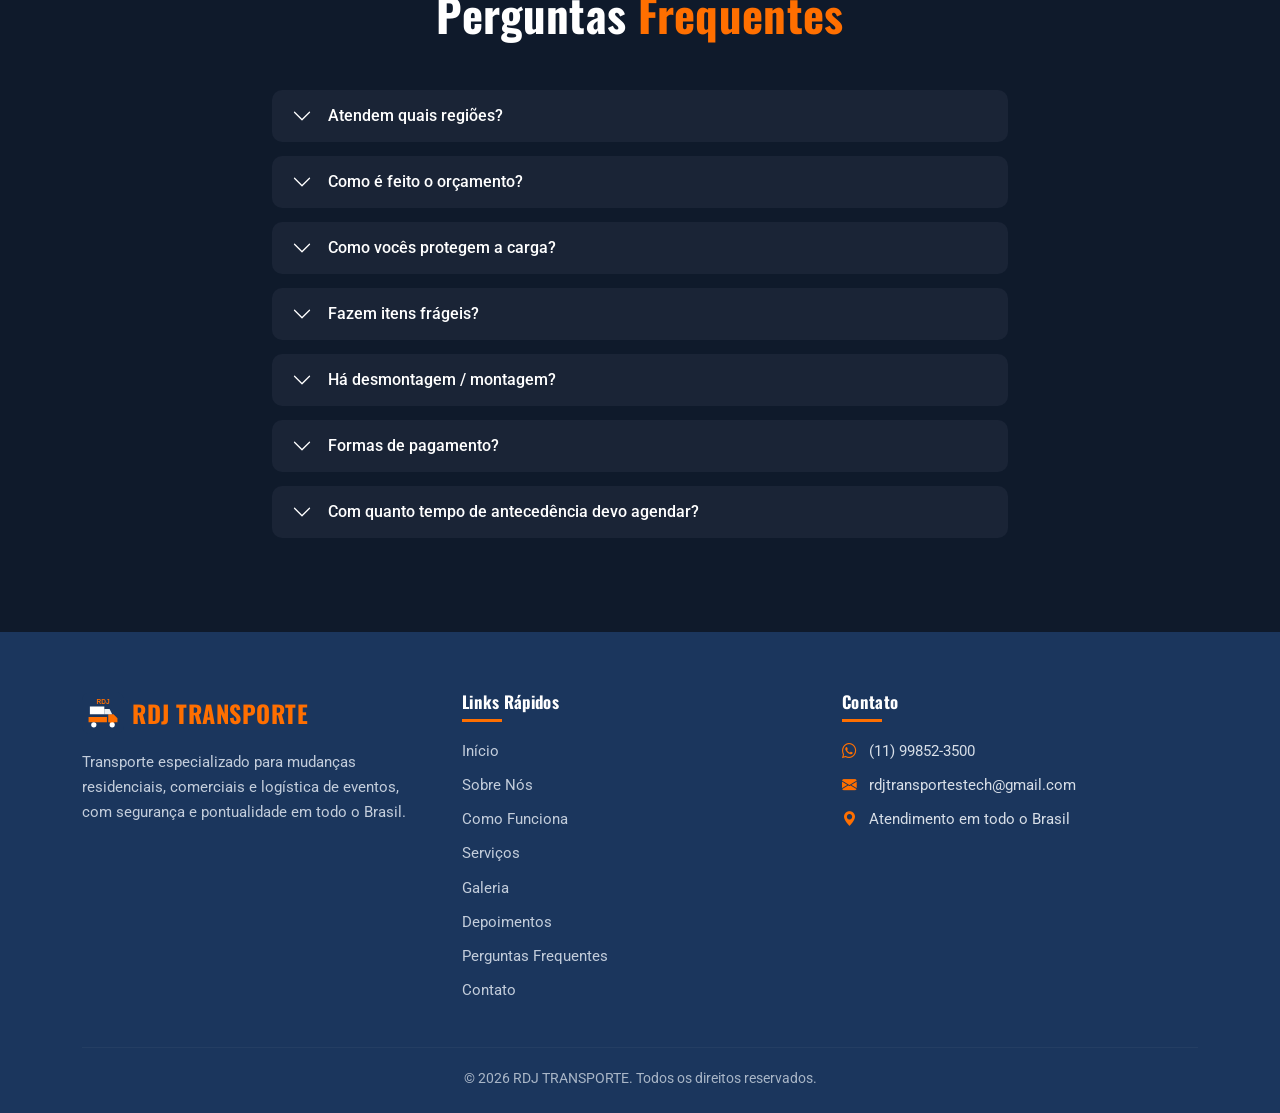
==== commit 5102f874: "FEAT: Atualizado texto de proposta" ====
--- a/index.html
+++ b/index.html
@@ -249,6 +249,7 @@
                   <li>Carga e descarga</li>
                   <li>Proteção básica da carga</li>
                   <li>Acompanhamento pelo WhatsApp</li>
+                  <li>Embalagem especializada sob demanda*</li>
                 </ul>
               </div>
             </div>
@@ -257,7 +258,6 @@
                 <h3 class="inclusao-title"><i class="bi bi-x-circle-fill"></i> O que não está incluso</h3>
                 <ul class="inclusao-list">
                   <li>Montagem e desmontagem de móveis</li>
-                  <li>Embalagem especializada sob demanda*</li>
                   <li>Içamento por janela / Andares sem acesso</li>
                   <li>Armazenagem prolongada</li>
                 </ul>
